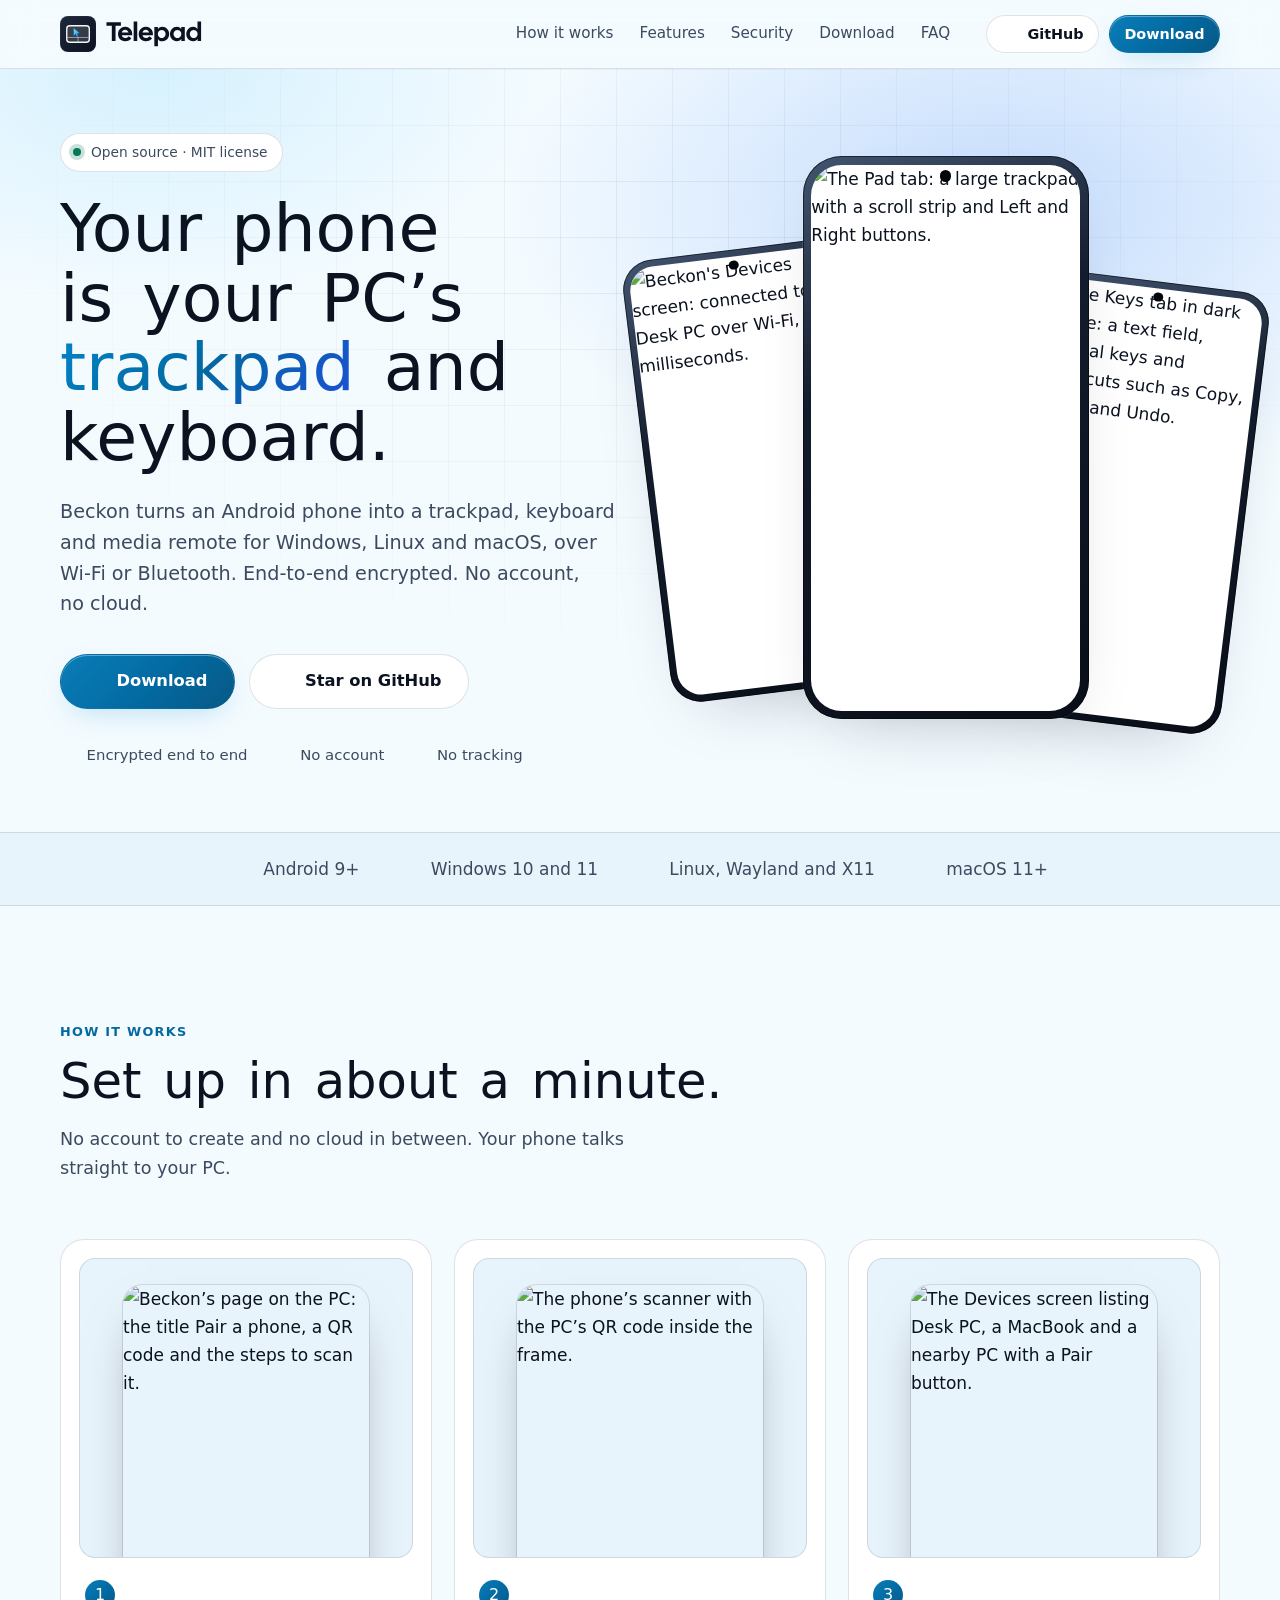
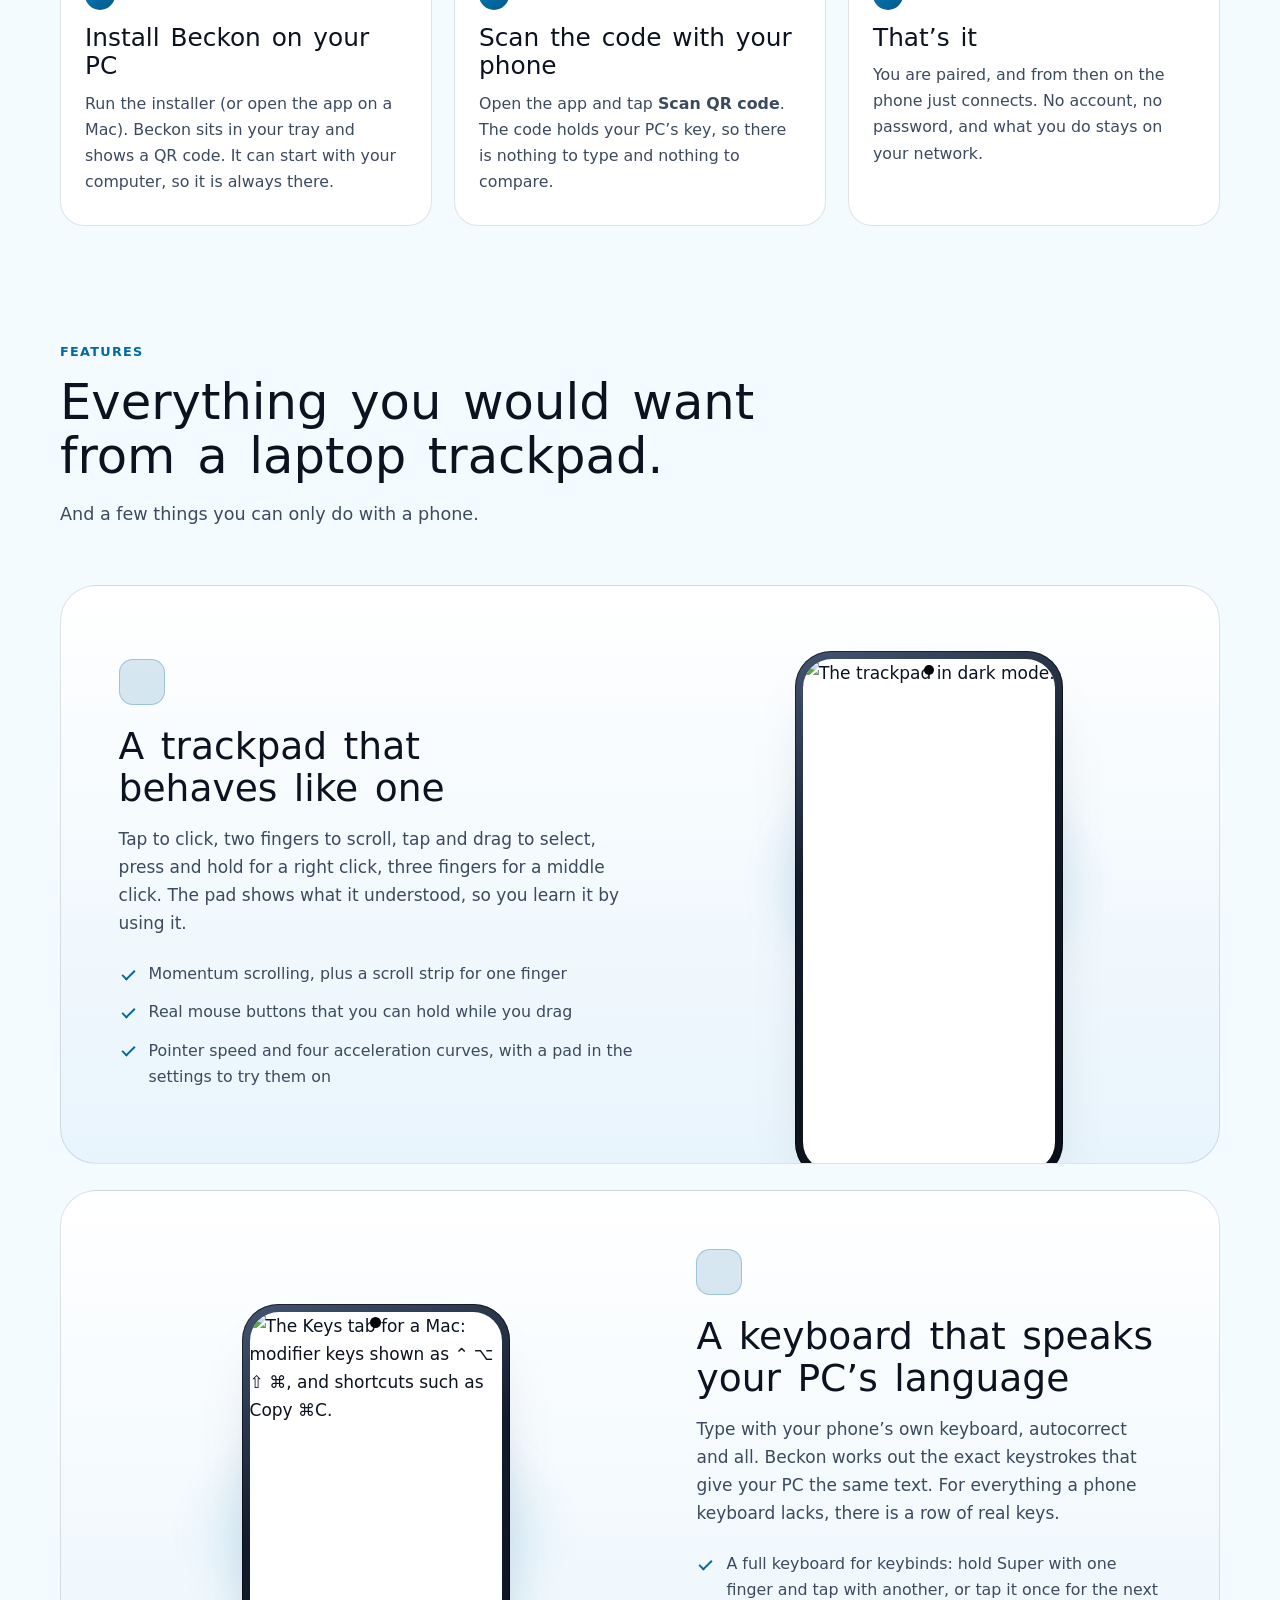
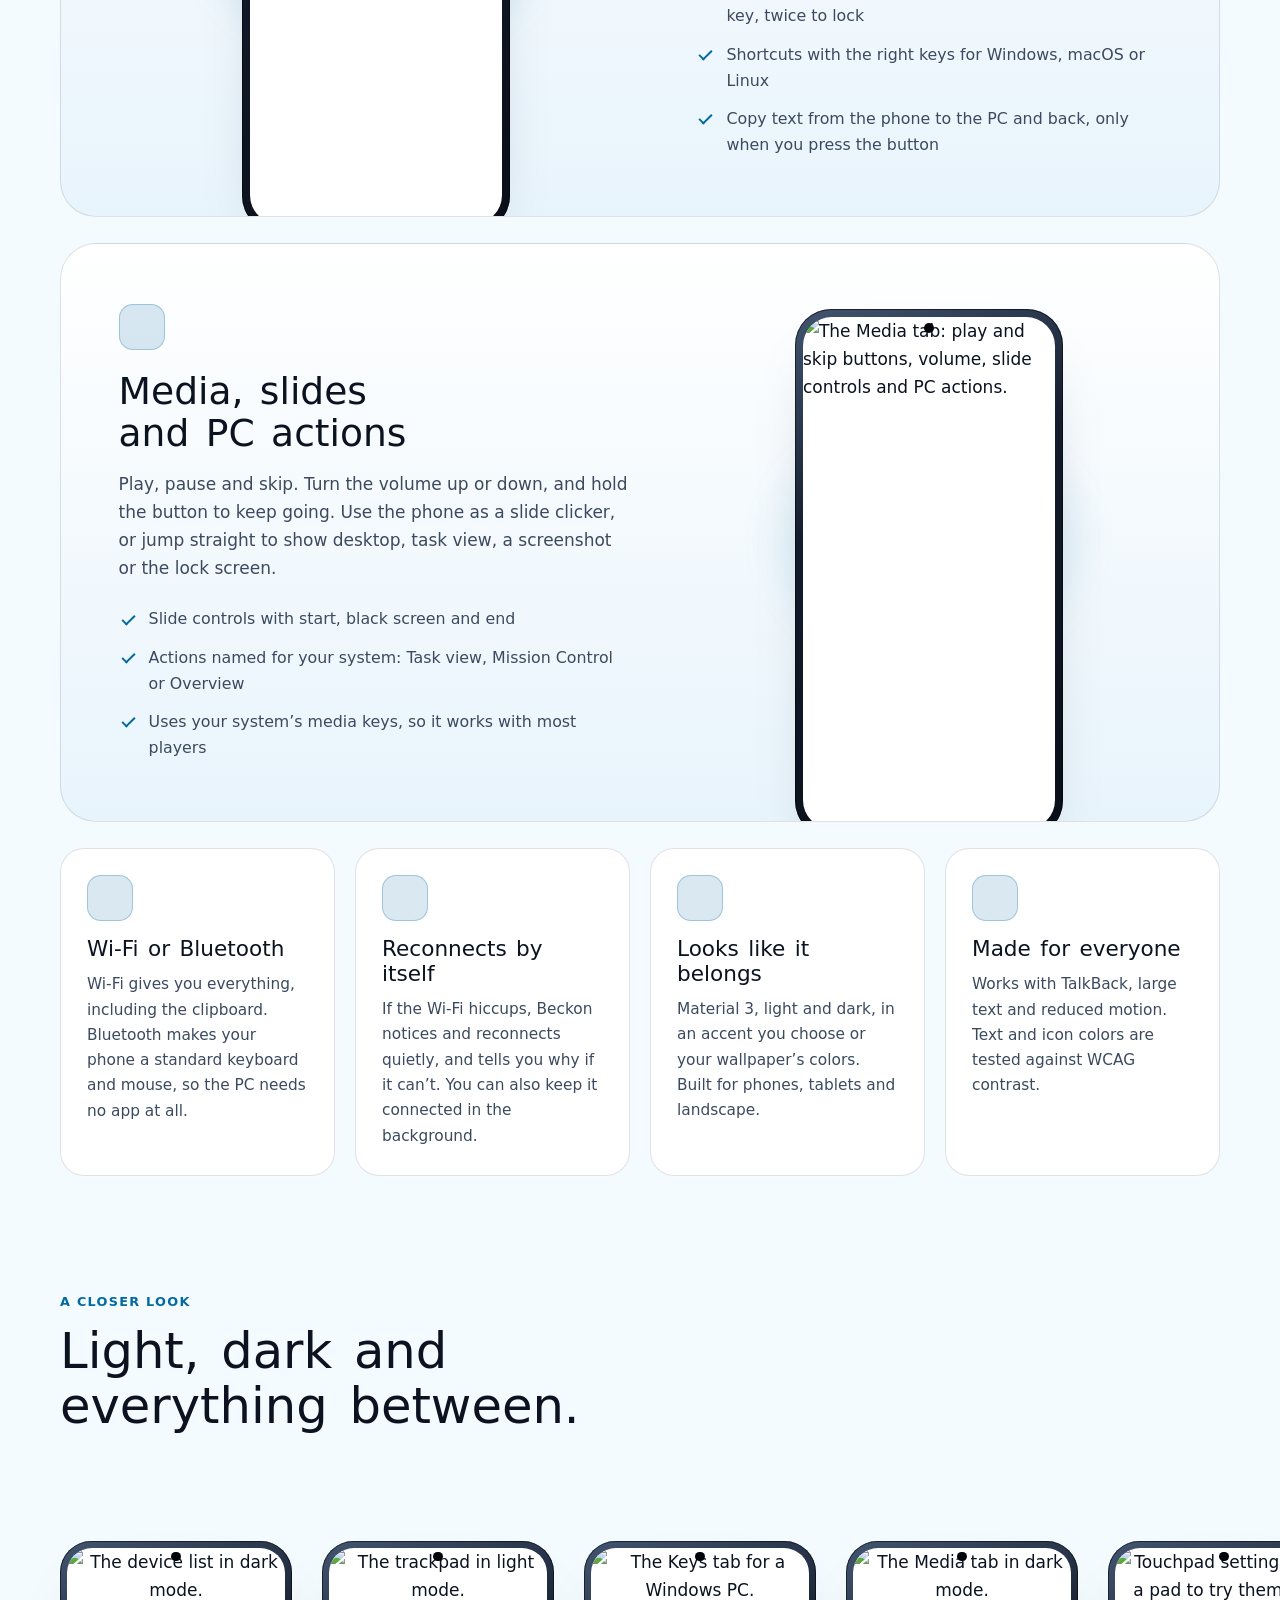
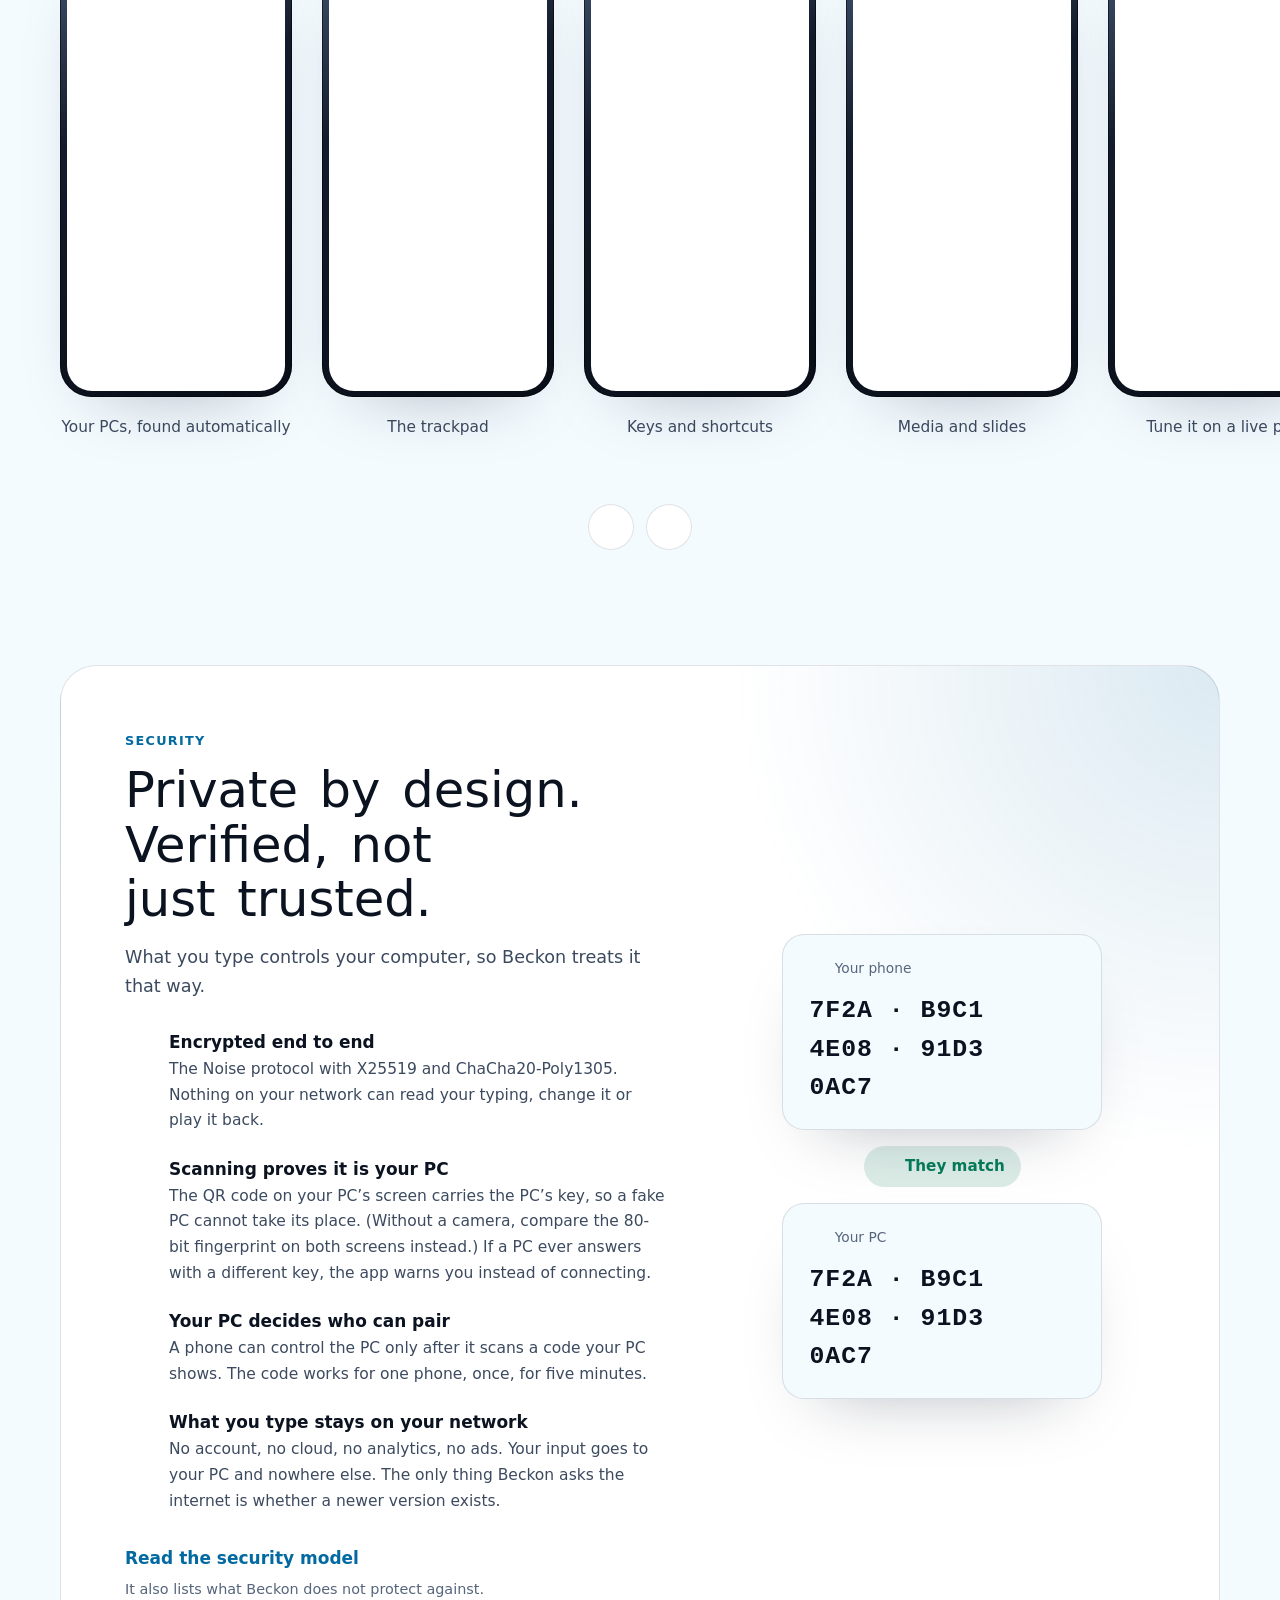
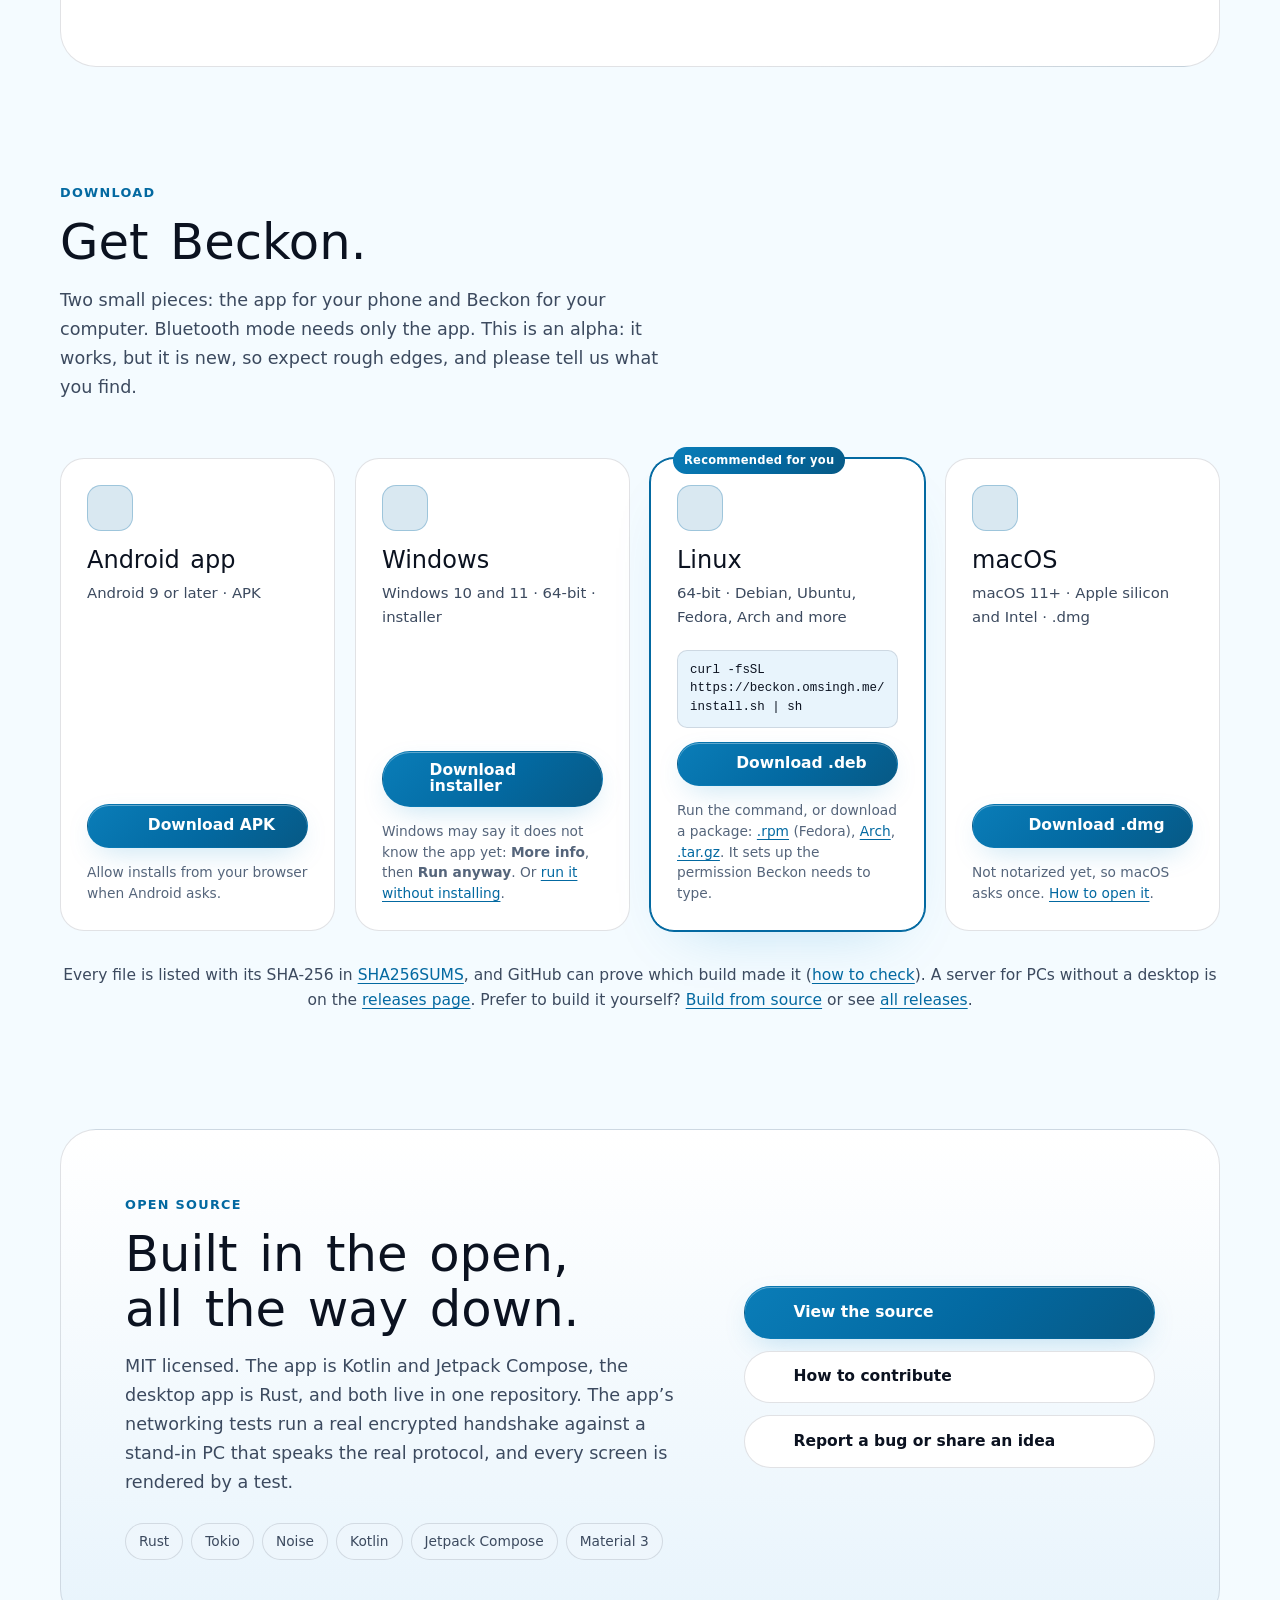
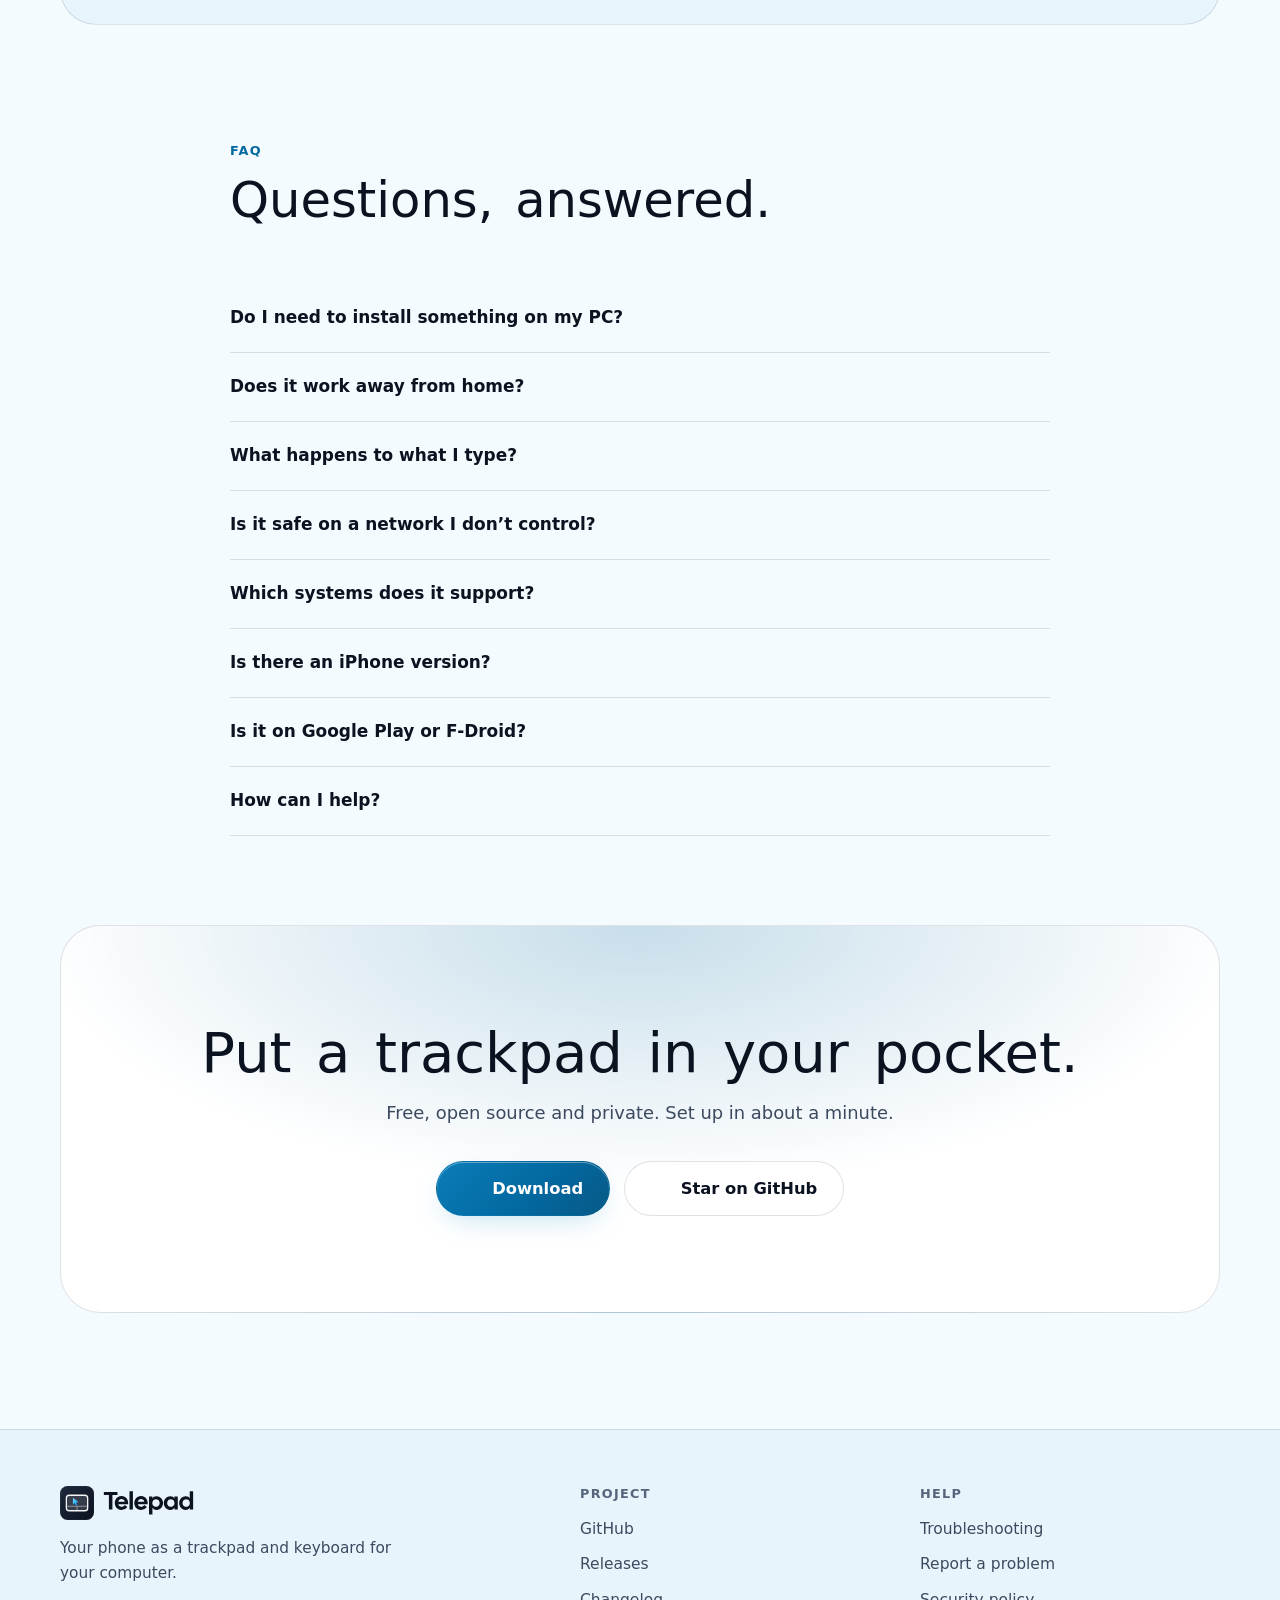
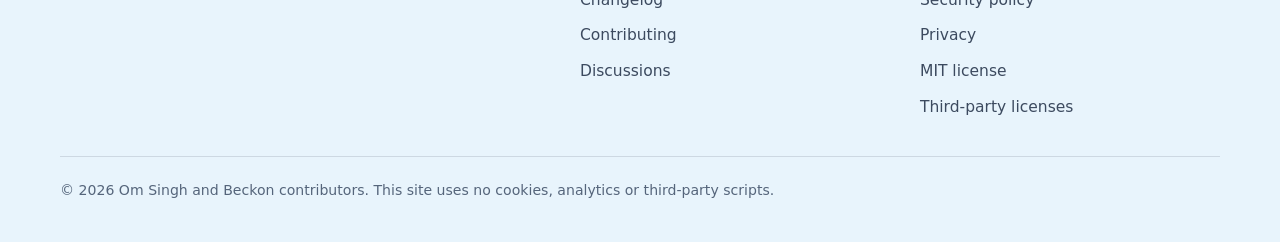
==== website/index.html @ 931a1b6a "Rename Telepad to Beckon: paths, identifiers, strings, env vars, URLs Mechanical rename with the cas" ====
<!doctype html>
<html lang="en">
<head>
  <meta charset="utf-8">
  <meta name="viewport" content="width=device-width, initial-scale=1">
  <title>Beckon: your phone as a trackpad and keyboard for your PC</title>
  <meta name="description" content="Beckon turns your Android phone into a trackpad, keyboard and media remote for Windows, Linux and macOS. Open source, end-to-end encrypted, no account.">
  <meta name="color-scheme" content="dark light">
  <meta name="theme-color" media="(prefers-color-scheme: dark)" content="#060a13">
  <meta name="theme-color" media="(prefers-color-scheme: light)" content="#f4fbff">
  <link rel="canonical" href="https://beckon.omsingh.me/">

  <link rel="icon" href="assets/img/favicon.svg" type="image/svg+xml">
  <link rel="icon" href="assets/img/favicon.ico" sizes="32x32">
  <link rel="apple-touch-icon" href="assets/img/apple-touch-icon.png">
  <link rel="manifest" href="site.webmanifest">

  <meta property="og:type" content="website">
  <meta property="og:site_name" content="Beckon">
  <meta property="og:title" content="Beckon: your phone as a trackpad and keyboard for your PC">
  <meta property="og:description" content="An Android trackpad, keyboard and media remote for Windows, Linux and macOS. Open source, end-to-end encrypted, no account.">
  <meta property="og:url" content="https://beckon.omsingh.me/">
  <meta property="og:image" content="https://beckon.omsingh.me/assets/img/og.png">
  <meta property="og:image:width" content="1200">
  <meta property="og:image:height" content="630">
  <meta property="og:image:alt" content="The Beckon logo next to three phone screens showing its trackpad, keyboard and device list.">
  <meta name="twitter:card" content="summary_large_image">

  <link rel="preload" href="assets/fonts/cal-sans.woff2" as="font" type="font/woff2" crossorigin>
  <link rel="preload" href="assets/fonts/inter-var.woff2" as="font" type="font/woff2" crossorigin>
  <link rel="stylesheet" href="assets/site.css">

  <script type="application/ld+json">
  {
    "@context": "https://schema.org",
    "@type": "SoftwareApplication",
    "name": "Beckon",
    "description": "Use your Android phone as a trackpad, keyboard and media remote for Windows, Linux and macOS.",
    "applicationCategory": "UtilitiesApplication",
    "operatingSystem": "Android 9+, Windows 10+, Linux, macOS 11+",
    "license": "https://opensource.org/license/mit",
    "isAccessibleForFree": true,
    "offers": { "@type": "Offer", "price": "0", "priceCurrency": "USD" },
    "codeRepository": "https://github.com/omsingh02/beckon",
    "image": "https://beckon.omsingh.me/assets/img/og.png"
  }
  </script>
</head>
<body>
  <a class="skip" href="#main">Skip to content</a>

  <header class="site-header">
    <div class="wrap bar">
      <a class="brand" href="./" aria-label="Beckon home">
        <picture>
          <source srcset="assets/img/logo-dark.svg" media="(prefers-color-scheme: dark)">
          <img src="assets/img/logo.svg" width="170" height="43" alt="Beckon">
        </picture>
      </a>
      <nav class="nav" aria-label="Main">
        <a href="#how">How it works</a>
        <a href="#features">Features</a>
        <a href="#security">Security</a>
        <a href="#download">Download</a>
        <a href="#faq">FAQ</a>
      </nav>
      <div class="bar-actions">
        <a class="btn btn-small btn-secondary" href="https://github.com/omsingh02/beckon">
          <svg class="ic" aria-hidden="true"><use href="assets/img/icons.svg#i-star"/></svg>
          <span>GitHub</span>
        </a>
        <a class="btn btn-small btn-primary bar-download" href="#download">Download</a>
      </div>
    </div>
  </header>

  <main id="main">

    <!-- Hero -->
    <section class="hero">
      <div class="wrap hero-grid">
        <div class="hero-copy">
          <p class="eyebrow"><span class="dot" aria-hidden="true"></span> Open source · MIT license</p>
          <h1>Your phone is your PC’s <span class="grad">trackpad</span> and keyboard.</h1>
          <p class="lede">Beckon turns an Android phone into a trackpad, keyboard and media remote for Windows, Linux and macOS, over Wi‑Fi or Bluetooth. End-to-end encrypted. No account, no cloud.</p>
          <div class="cta-row">
            <a class="btn btn-primary btn-large" href="#download">
              <svg class="ic" aria-hidden="true"><use href="assets/img/icons.svg#i-download"/></svg>
              Download
            </a>
            <a class="btn btn-secondary btn-large" href="https://github.com/omsingh02/beckon">
              <svg class="ic" aria-hidden="true"><use href="assets/img/icons.svg#i-star"/></svg>
              Star on GitHub
            </a>
          </div>
          <ul class="trust">
            <li><svg class="ic" aria-hidden="true"><use href="assets/img/icons.svg#i-lock"/></svg> Encrypted end to end</li>
            <li><svg class="ic" aria-hidden="true"><use href="assets/img/icons.svg#i-user-off"/></svg> No account</li>
            <li><svg class="ic" aria-hidden="true"><use href="assets/img/icons.svg#i-eye-off"/></svg> No tracking</li>
          </ul>
        </div>

        <div class="hero-art">
          <div class="art-glow" aria-hidden="true"></div>
          <figure class="device d-left">
            <picture>
              <source srcset="assets/img/screens/devices-connected.avif" type="image/avif">
              <img src="assets/img/screens/devices-connected.webp" width="640" height="1300" alt="Beckon's Devices screen: connected to Desk PC over Wi‑Fi, 4 milliseconds." decoding="async">
            </picture>
          </figure>
          <figure class="device d-right">
            <picture>
              <source srcset="assets/img/screens/remote-keys-dark.avif" type="image/avif">
              <img src="assets/img/screens/remote-keys-dark.webp" width="640" height="1300" alt="The Keys tab in dark mode: a text field, special keys and shortcuts such as Copy, Paste and Undo." decoding="async">
            </picture>
          </figure>
          <figure class="device d-center">
            <picture>
              <source srcset="assets/img/screens/remote-pad.avif" type="image/avif">
              <img src="assets/img/screens/remote-pad.webp" width="640" height="1300" alt="The Pad tab: a large trackpad with a scroll strip and Left and Right buttons." fetchpriority="high" decoding="async">
            </picture>
          </figure>
        </div>
      </div>
    </section>

    <!-- Platforms -->
    <section class="platforms" aria-label="Supported systems">
      <div class="wrap">
        <ul>
          <li><svg class="ic" aria-hidden="true"><use href="assets/img/icons.svg#i-phone"/></svg> Android 9+</li>
          <li><svg class="ic" aria-hidden="true"><use href="assets/img/icons.svg#i-monitor"/></svg> Windows 10 and 11</li>
          <li><svg class="ic" aria-hidden="true"><use href="assets/img/icons.svg#i-terminal"/></svg> Linux, Wayland and X11</li>
          <li><svg class="ic" aria-hidden="true"><use href="assets/img/icons.svg#i-laptop"/></svg> macOS 11+</li>
        </ul>
      </div>
    </section>

    <!-- How it works -->
    <section class="section" id="how">
      <div class="wrap">
        <header class="section-head reveal">
          <p class="kicker">How it works</p>
          <h2>Set up in about a minute.</h2>
          <p>No account to create and no cloud in between. Your phone talks straight to your PC.</p>
        </header>

        <ol class="steps">
          <li class="step reveal">
            <div class="step-art step-shot">
              <picture>
                <source srcset="assets/img/screens/pc-page.avif" type="image/avif">
                <img src="assets/img/screens/pc-page.webp" width="640" height="1120" alt="Beckon’s page on the PC: the title Pair a phone, a QR code and the steps to scan it." loading="lazy" decoding="async">
              </picture>
            </div>
            <span class="step-n">1</span>
            <h3>Install Beckon on your PC</h3>
            <p>Run the installer (or open the app on a Mac). Beckon sits in your tray and shows a QR code. It can start with your computer, so it is always there.</p>
          </li>
          <li class="step reveal">
            <div class="step-art step-shot from-middle">
              <picture>
                <source srcset="assets/img/screens/scan-qr.avif" type="image/avif">
                <img src="assets/img/screens/scan-qr.webp" width="640" height="1300" alt="The phone’s scanner with the PC’s QR code inside the frame." loading="lazy" decoding="async">
              </picture>
            </div>
            <span class="step-n">2</span>
            <h3>Scan the code with your phone</h3>
            <p>Open the app and tap <b>Scan QR code</b>. The code holds your PC’s key, so there is nothing to type and nothing to compare.</p>
          </li>
          <li class="step reveal">
            <div class="step-art step-shot">
              <picture>
                <source srcset="assets/img/screens/devices-connected.avif" type="image/avif">
                <img src="assets/img/screens/devices-connected.webp" width="640" height="1300" alt="The Devices screen listing Desk PC, a MacBook and a nearby PC with a Pair button." loading="lazy" decoding="async">
              </picture>
            </div>
            <span class="step-n">3</span>
            <h3>That’s it</h3>
            <p>You are paired, and from then on the phone just connects. No account, no password, and what you do stays on your network.</p>
          </li>
        </ol>
      </div>
    </section>

    <!-- Features -->
    <section class="section" id="features">
      <div class="wrap">
        <header class="section-head reveal">
          <p class="kicker">Features</p>
          <h2>Everything you would want from a laptop trackpad.</h2>
          <p>And a few things you can only do with a phone.</p>
        </header>

        <article class="feature reveal">
          <div class="feature-text">
            <span class="badge"><svg class="ic" aria-hidden="true"><use href="assets/img/icons.svg#i-touchpad"/></svg></span>
            <h3>A trackpad that behaves like one</h3>
            <p>Tap to click, two fingers to scroll, tap and drag to select, press and hold for a right click, three fingers for a middle click. The pad shows what it understood, so you learn it by using it.</p>
            <ul class="ticks">
              <li>Momentum scrolling, plus a scroll strip for one finger</li>
              <li>Real mouse buttons that you can hold while you drag</li>
              <li>Pointer speed and four acceleration curves, with a pad in the settings to try them on</li>
            </ul>
          </div>
          <div class="feature-art">
            <figure class="device d-feature">
              <picture>
                <source srcset="assets/img/screens/remote-pad-dark.avif" type="image/avif">
                <img src="assets/img/screens/remote-pad-dark.webp" width="640" height="1300" alt="The trackpad in dark mode." loading="lazy" decoding="async">
              </picture>
            </figure>
          </div>
        </article>

        <article class="feature feature-flip reveal">
          <div class="feature-text">
            <span class="badge"><svg class="ic" aria-hidden="true"><use href="assets/img/icons.svg#i-keyboard"/></svg></span>
            <h3>A keyboard that speaks your PC’s language</h3>
            <p>Type with your phone’s own keyboard, autocorrect and all. Beckon works out the exact keystrokes that give your PC the same text. For everything a phone keyboard lacks, there is a row of real keys.</p>
            <ul class="ticks">
              <li>A full keyboard for keybinds: hold Super with one finger and tap with another, or tap it once for the next key, twice to lock</li>
              <li>Shortcuts with the right keys for Windows, macOS or Linux</li>
              <li>Copy text from the phone to the PC and back, only when you press the button</li>
            </ul>
          </div>
          <div class="feature-art">
            <figure class="device d-feature">
              <picture>
                <source srcset="assets/img/screens/remote-keys-mac.avif" type="image/avif">
                <img src="assets/img/screens/remote-keys-mac.webp" width="640" height="1300" alt="The Keys tab for a Mac: modifier keys shown as ⌃ ⌥ ⇧ ⌘, and shortcuts such as Copy ⌘C." loading="lazy" decoding="async">
              </picture>
            </figure>
          </div>
        </article>

        <article class="feature reveal">
          <div class="feature-text">
            <span class="badge"><svg class="ic" aria-hidden="true"><use href="assets/img/icons.svg#i-play"/></svg></span>
            <h3>Media, slides and PC actions</h3>
            <p>Play, pause and skip. Turn the volume up or down, and hold the button to keep going. Use the phone as a slide clicker, or jump straight to show desktop, task view, a screenshot or the lock screen.</p>
            <ul class="ticks">
              <li>Slide controls with start, black screen and end</li>
              <li>Actions named for your system: Task view, Mission Control or Overview</li>
              <li>Uses your system’s media keys, so it works with most players</li>
            </ul>
          </div>
          <div class="feature-art">
            <figure class="device d-feature">
              <picture>
                <source srcset="assets/img/screens/remote-media.avif" type="image/avif">
                <img src="assets/img/screens/remote-media.webp" width="640" height="1300" alt="The Media tab: play and skip buttons, volume, slide controls and PC actions." loading="lazy" decoding="async">
              </picture>
            </figure>
          </div>
        </article>

        <div class="minis">
          <article class="mini reveal">
            <span class="badge"><svg class="ic" aria-hidden="true"><use href="assets/img/icons.svg#i-wifi"/></svg></span>
            <h3>Wi‑Fi or Bluetooth</h3>
            <p>Wi‑Fi gives you everything, including the clipboard. Bluetooth makes your phone a standard keyboard and mouse, so the PC needs no app at all.</p>
          </article>
          <article class="mini reveal">
            <span class="badge"><svg class="ic" aria-hidden="true"><use href="assets/img/icons.svg#i-refresh"/></svg></span>
            <h3>Reconnects by itself</h3>
            <p>If the Wi‑Fi hiccups, Beckon notices and reconnects quietly, and tells you why if it can’t. You can also keep it connected in the background.</p>
          </article>
          <article class="mini reveal">
            <span class="badge"><svg class="ic" aria-hidden="true"><use href="assets/img/icons.svg#i-palette"/></svg></span>
            <h3>Looks like it belongs</h3>
            <p>Material 3, light and dark, in an accent you choose or your wallpaper’s colors. Built for phones, tablets and landscape.</p>
          </article>
          <article class="mini reveal">
            <span class="badge"><svg class="ic" aria-hidden="true"><use href="assets/img/icons.svg#i-access"/></svg></span>
            <h3>Made for everyone</h3>
            <p>Works with TalkBack, large text and reduced motion. Text and icon colors are tested against WCAG contrast.</p>
          </article>
        </div>
      </div>
    </section>

    <!-- Gallery -->
    <section class="section section-tight" id="gallery" aria-labelledby="gallery-title">
      <div class="wrap">
        <header class="section-head reveal">
          <p class="kicker">A closer look</p>
          <h2 id="gallery-title">Light, dark and everything between.</h2>
        </header>
      </div>
      <div class="gallery-wrap">
        <div class="gallery" id="gallery-track" tabindex="0" role="group" aria-label="App screenshots, scroll sideways">
          <figure class="shot">
            <div class="device d-gallery"><picture><source srcset="assets/img/screens/devices-list-dark.avif" type="image/avif"><img src="assets/img/screens/devices-list-dark.webp" width="640" height="1300" alt="The device list in dark mode." loading="lazy" decoding="async"></picture></div>
            <figcaption>Your PCs, found automatically</figcaption>
          </figure>
          <figure class="shot">
            <div class="device d-gallery"><picture><source srcset="assets/img/screens/remote-pad.avif" type="image/avif"><img src="assets/img/screens/remote-pad.webp" width="640" height="1300" alt="The trackpad in light mode." loading="lazy" decoding="async"></picture></div>
            <figcaption>The trackpad</figcaption>
          </figure>
          <figure class="shot">
            <div class="device d-gallery"><picture><source srcset="assets/img/screens/remote-keys.avif" type="image/avif"><img src="assets/img/screens/remote-keys.webp" width="640" height="1300" alt="The Keys tab for a Windows PC." loading="lazy" decoding="async"></picture></div>
            <figcaption>Keys and shortcuts</figcaption>
          </figure>
          <figure class="shot">
            <div class="device d-gallery"><picture><source srcset="assets/img/screens/remote-media-dark.avif" type="image/avif"><img src="assets/img/screens/remote-media-dark.webp" width="640" height="1300" alt="The Media tab in dark mode." loading="lazy" decoding="async"></picture></div>
            <figcaption>Media and slides</figcaption>
          </figure>
          <figure class="shot">
            <div class="device d-gallery"><picture><source srcset="assets/img/screens/settings-touchpad.avif" type="image/avif"><img src="assets/img/screens/settings-touchpad.webp" width="640" height="1300" alt="Touchpad settings with a pad to try them on." loading="lazy" decoding="async"></picture></div>
            <figcaption>Tune it on a live pad</figcaption>
          </figure>
          <figure class="shot">
            <div class="device d-gallery"><picture><source srcset="assets/img/screens/settings-appearance.avif" type="image/avif"><img src="assets/img/screens/settings-appearance.webp" width="640" height="1300" alt="Appearance settings: theme and accent color." loading="lazy" decoding="async"></picture></div>
            <figcaption>Your accent color</figcaption>
          </figure>
          <figure class="shot">
            <div class="device d-gallery"><picture><source srcset="assets/img/screens/settings-privacy.avif" type="image/avif"><img src="assets/img/screens/settings-privacy.webp" width="640" height="1300" alt="Privacy and security settings listing paired PCs and their fingerprints." loading="lazy" decoding="async"></picture></div>
            <figcaption>You decide who is paired</figcaption>
          </figure>
          <figure class="shot">
            <div class="device d-gallery"><picture><source srcset="assets/img/screens/onboarding.avif" type="image/avif"><img src="assets/img/screens/onboarding.webp" width="640" height="1300" alt="The first screen of the walkthrough." loading="lazy" decoding="async"></picture></div>
            <figcaption>A short walkthrough</figcaption>
          </figure>
          <figure class="shot">
            <div class="device d-tablet"><picture><source srcset="assets/img/screens/remote-pad-tablet.avif" type="image/avif"><img src="assets/img/screens/remote-pad-tablet.webp" width="900" height="1368" alt="The trackpad on a tablet, with a larger pad." loading="lazy" decoding="async"></picture></div>
            <figcaption>Tablets get a bigger pad</figcaption>
          </figure>
          <figure class="shot">
            <div class="device d-landscape"><picture><source srcset="assets/img/screens/remote-pad-landscape.avif" type="image/avif"><img src="assets/img/screens/remote-pad-landscape.webp" width="1100" height="448" alt="The trackpad with the phone held sideways." loading="lazy" decoding="async"></picture></div>
            <figcaption>And sideways, too</figcaption>
          </figure>
        </div>
        <div class="gallery-controls">
          <button class="icon-btn" type="button" data-gallery="prev" aria-label="Scroll screenshots left"><svg class="ic" aria-hidden="true"><use href="assets/img/icons.svg#i-left"/></svg></button>
          <button class="icon-btn" type="button" data-gallery="next" aria-label="Scroll screenshots right"><svg class="ic" aria-hidden="true"><use href="assets/img/icons.svg#i-arrow"/></svg></button>
        </div>
      </div>
    </section>

    <!-- Security -->
    <section class="section" id="security">
      <div class="wrap">
        <div class="security reveal">
          <div class="security-copy">
            <p class="kicker">Security</p>
            <h2>Private by design. Verified, not just trusted.</h2>
            <p class="lead">What you type controls your computer, so Beckon treats it that way.</p>
            <ul class="points">
              <li>
                <svg class="ic" aria-hidden="true"><use href="assets/img/icons.svg#i-lock"/></svg>
                <div><h3>Encrypted end to end</h3><p>The Noise protocol with X25519 and ChaCha20-Poly1305. Nothing on your network can read your typing, change it or play it back.</p></div>
              </li>
              <li>
                <svg class="ic" aria-hidden="true"><use href="assets/img/icons.svg#i-key"/></svg>
                <div><h3>Scanning proves it is your PC</h3><p>The QR code on your PC’s screen carries the PC’s key, so a fake PC cannot take its place. (Without a camera, compare the 80-bit fingerprint on both screens instead.) If a PC ever answers with a different key, the app warns you instead of connecting.</p></div>
              </li>
              <li>
                <svg class="ic" aria-hidden="true"><use href="assets/img/icons.svg#i-shield"/></svg>
                <div><h3>Your PC decides who can pair</h3><p>A phone can control the PC only after it scans a code your PC shows. The code works for one phone, once, for five minutes.</p></div>
              </li>
              <li>
                <svg class="ic" aria-hidden="true"><use href="assets/img/icons.svg#i-cloud-off"/></svg>
                <div><h3>What you type stays on your network</h3><p>No account, no cloud, no analytics, no ads. Your input goes to your PC and nowhere else. The only thing Beckon asks the internet is whether a newer version exists.</p></div>
              </li>
            </ul>
            <a class="link-arrow" href="https://github.com/omsingh02/beckon/blob/main/SECURITY.md">Read the security model <svg class="ic" aria-hidden="true"><use href="assets/img/icons.svg#i-arrow"/></svg></a>
            <p class="fine">It also lists what Beckon does not protect against.</p>
          </div>

          <div class="security-art" role="img" aria-label="Two devices showing the same fingerprint code, 7F2A B9C1 4E08 91D3 0AC7, with a check mark between them.">
            <div class="fp-card">
              <span class="fp-label"><svg class="ic" aria-hidden="true"><use href="assets/img/icons.svg#i-phone"/></svg> Your phone</span>
              <code>7F2A · B9C1<br>4E08 · 91D3<br>0AC7</code>
            </div>
            <div class="fp-match">
              <svg class="ic" aria-hidden="true"><use href="assets/img/icons.svg#i-check"/></svg>
              <span>They match</span>
            </div>
            <div class="fp-card">
              <span class="fp-label"><svg class="ic" aria-hidden="true"><use href="assets/img/icons.svg#i-monitor"/></svg> Your PC</span>
              <code>7F2A · B9C1<br>4E08 · 91D3<br>0AC7</code>
            </div>
          </div>
        </div>
      </div>
    </section>

    <!-- Download -->
    <section class="section" id="download">
      <div class="wrap">
        <header class="section-head reveal">
          <p class="kicker">Download</p>
          <h2>Get Beckon.</h2>
          <p>Two small pieces: the app for your phone and Beckon for your computer. Bluetooth mode needs only the app. This is an alpha: it works, but it is new, so expect rough edges, and please tell us what you find.</p>
        </header>

        <div class="downloads">
          <article class="dl reveal" data-os="android">
            <span class="badge"><svg class="ic" aria-hidden="true"><use href="assets/img/icons.svg#i-phone"/></svg></span>
            <h3>Android app</h3>
            <p class="dl-meta">Android 9 or later · APK</p>
            <a class="btn btn-primary" href="https://github.com/omsingh02/beckon/releases/download/v2.0.0-alpha.4/beckon-android.apk"><svg class="ic" aria-hidden="true"><use href="assets/img/icons.svg#i-download"/></svg> Download APK</a>
            <p class="dl-note">Allow installs from your browser when Android asks.</p>
          </article>
          <article class="dl reveal" data-os="windows">
            <span class="badge"><svg class="ic" aria-hidden="true"><use href="assets/img/icons.svg#i-monitor"/></svg></span>
            <h3>Windows</h3>
            <p class="dl-meta">Windows 10 and 11 · 64-bit · installer</p>
            <a class="btn btn-primary" href="https://github.com/omsingh02/beckon/releases/download/v2.0.0-alpha.4/beckon-windows-x86_64-setup.exe"><svg class="ic" aria-hidden="true"><use href="assets/img/icons.svg#i-download"/></svg> Download installer</a>
            <p class="dl-note">Windows may say it does not know the app yet: <b>More info</b>, then <b>Run anyway</b>. Or <a href="https://github.com/omsingh02/beckon/releases/download/v2.0.0-alpha.4/beckon-windows-x86_64.exe">run it without installing</a>.</p>
          </article>
          <article class="dl reveal" data-os="linux">
            <span class="badge"><svg class="ic" aria-hidden="true"><use href="assets/img/icons.svg#i-terminal"/></svg></span>
            <h3>Linux</h3>
            <p class="dl-meta">64-bit · Debian, Ubuntu, Fedora, Arch and more</p>
            <code class="dl-cmd">curl -fsSL https://beckon.omsingh.me/install.sh | sh</code>
            <a class="btn btn-primary" href="https://github.com/omsingh02/beckon/releases/download/v2.0.0-alpha.4/beckon-linux-x86_64.deb"><svg class="ic" aria-hidden="true"><use href="assets/img/icons.svg#i-download"/></svg> Download .deb</a>
            <p class="dl-note">Run the command, or download a package: <a href="https://github.com/omsingh02/beckon/releases/download/v2.0.0-alpha.4/beckon-linux-x86_64.rpm">.rpm</a> (Fedora), <a href="https://github.com/omsingh02/beckon/releases/download/v2.0.0-alpha.4/beckon-linux-x86_64.pkg.tar.zst">Arch</a>, <a href="https://github.com/omsingh02/beckon/releases/download/v2.0.0-alpha.4/beckon-linux-x86_64.tar.gz">.tar.gz</a>. It sets up the permission Beckon needs to type.</p>
          </article>
          <article class="dl reveal" data-os="macos">
            <span class="badge"><svg class="ic" aria-hidden="true"><use href="assets/img/icons.svg#i-laptop"/></svg></span>
            <h3>macOS</h3>
            <p class="dl-meta">macOS 11+ · Apple silicon and Intel · .dmg</p>
            <a class="btn btn-primary" href="https://github.com/omsingh02/beckon/releases/download/v2.0.0-alpha.4/beckon-macos-universal.dmg"><svg class="ic" aria-hidden="true"><use href="assets/img/icons.svg#i-download"/></svg> Download .dmg</a>
            <p class="dl-note">Not notarized yet, so macOS asks once. <a href="https://github.com/omsingh02/beckon#macos">How to open it</a>.</p>
          </article>
        </div>

        <p class="dl-foot reveal">
          Every file is listed with its SHA-256 in <a href="https://github.com/omsingh02/beckon/releases/download/v2.0.0-alpha.4/SHA256SUMS">SHA256SUMS</a>, and GitHub can prove which build made it (<a href="https://github.com/omsingh02/beckon#checking-a-download">how to check</a>). A server for PCs without a desktop is on the <a href="https://github.com/omsingh02/beckon/releases">releases page</a>.
          Prefer to build it yourself? <a href="https://github.com/omsingh02/beckon#building-from-source">Build from source</a> or see <a href="https://github.com/omsingh02/beckon/releases">all releases</a>.
        </p>
      </div>
    </section>

    <!-- Open source -->
    <section class="section" id="open">
      <div class="wrap">
        <div class="open reveal">
          <div>
            <p class="kicker">Open source</p>
            <h2>Built in the open, all the way down.</h2>
            <p class="lead">MIT licensed. The app is Kotlin and Jetpack Compose, the desktop app is Rust, and both live in one repository. The app’s networking tests run a real encrypted handshake against a stand-in PC that speaks the real protocol, and every screen is rendered by a test.</p>
            <ul class="chips" aria-label="Built with">
              <li>Rust</li><li>Tokio</li><li>Noise</li><li>Kotlin</li><li>Jetpack Compose</li><li>Material 3</li>
            </ul>
          </div>
          <div class="open-actions">
            <a class="btn btn-primary" href="https://github.com/omsingh02/beckon"><svg class="ic" aria-hidden="true"><use href="assets/img/icons.svg#i-code"/></svg> View the source</a>
            <a class="btn btn-secondary" href="https://github.com/omsingh02/beckon/blob/main/CONTRIBUTING.md"><svg class="ic" aria-hidden="true"><use href="assets/img/icons.svg#i-layers"/></svg> How to contribute</a>
            <a class="btn btn-secondary" href="https://github.com/omsingh02/beckon/issues/new/choose"><svg class="ic" aria-hidden="true"><use href="assets/img/icons.svg#i-sparkle"/></svg> Report a bug or share an idea</a>
          </div>
        </div>
      </div>
    </section>

    <!-- FAQ -->
    <section class="section" id="faq">
      <div class="wrap narrow">
        <header class="section-head reveal">
          <p class="kicker">FAQ</p>
          <h2>Questions, answered.</h2>
        </header>
        <div class="faq reveal">
          <details>
            <summary>Do I need to install something on my PC? <svg class="ic" aria-hidden="true"><use href="assets/img/icons.svg#i-chevron"/></svg></summary>
            <p>For Wi‑Fi mode, yes: Beckon for your computer, a small app that sits in the tray (the menu bar on a Mac) and can start with your computer. Bluetooth mode needs nothing on the PC: your phone shows up as a Bluetooth keyboard and mouse.</p>
          </details>
          <details>
            <summary>Does it work away from home? <svg class="ic" aria-hidden="true"><use href="assets/img/icons.svg#i-chevron"/></svg></summary>
            <p>Beckon is made for a trusted local network: your phone and your PC on the same Wi‑Fi, or paired over Bluetooth. It is not meant to be reachable from the internet, and you should not forward its port.</p>
          </details>
          <details>
            <summary>What happens to what I type? <svg class="ic" aria-hidden="true"><use href="assets/img/icons.svg#i-chevron"/></svg></summary>
            <p>It goes straight to your PC, encrypted. There is no server in between, and nothing is sent to the developers or anyone else. The app has no analytics, ads or accounts. The one thing it asks the internet is GitHub&rsquo;s public list of releases, once a day, to tell you when a newer version exists; that request carries no identifier, and you can switch it off.</p>
          </details>
          <details>
            <summary>Is it safe on a network I don’t control? <svg class="ic" aria-hidden="true"><use href="assets/img/icons.svg#i-chevron"/></svg></summary>
            <p>Once a phone is paired, other devices on the network can’t type on your PC, and they can’t read what you send. Do your first pairing on a network you trust, because that is the moment your PC lets a new phone in. Some public networks stop devices from seeing each other. Bluetooth works there.</p>
          </details>
          <details>
            <summary>Which systems does it support? <svg class="ic" aria-hidden="true"><use href="assets/img/icons.svg#i-chevron"/></svg></summary>
            <p>The phone must run Android 9 or later. The PC can run Windows 10 or 11, Linux (X11 and Wayland, through the kernel’s <code>uinput</code>) or macOS 11 and later. The Windows and macOS versions are built and tested on every change, but have had less hands-on testing than Linux, so please tell us if anything is odd.</p>
          </details>
          <details>
            <summary>Is there an iPhone version? <svg class="ic" aria-hidden="true"><use href="assets/img/icons.svg#i-chevron"/></svg></summary>
            <p>Not at the moment. Beckon is Android only.</p>
          </details>
          <details>
            <summary>Is it on Google Play or F-Droid? <svg class="ic" aria-hidden="true"><use href="assets/img/icons.svg#i-chevron"/></svg></summary>
            <p>Not yet. Download the signed APK from the GitHub releases. Every file is listed with its checksum, and has a build attestation that shows it was built from this repository.</p>
          </details>
          <details>
            <summary>How can I help? <svg class="ic" aria-hidden="true"><use href="assets/img/icons.svg#i-chevron"/></svg></summary>
            <p>Try it and tell us what you find. Bug reports, ideas, translations and patches are all welcome, and the <a href="https://github.com/omsingh02/beckon/blob/main/CONTRIBUTING.md">contributing guide</a> explains how to build and test both halves.</p>
          </details>
        </div>
      </div>
    </section>

    <!-- Final call -->
    <section class="final">
      <div class="wrap final-box reveal">
        <h2>Put a trackpad in your pocket.</h2>
        <p>Free, open source and private. Set up in about a minute.</p>
        <div class="cta-row cta-center">
          <a class="btn btn-primary btn-large" href="#download"><svg class="ic" aria-hidden="true"><use href="assets/img/icons.svg#i-download"/></svg> Download</a>
          <a class="btn btn-secondary btn-large" href="https://github.com/omsingh02/beckon"><svg class="ic" aria-hidden="true"><use href="assets/img/icons.svg#i-star"/></svg> Star on GitHub</a>
        </div>
      </div>
    </section>
  </main>

  <footer class="site-footer">
    <div class="wrap foot">
      <div class="foot-brand">
        <picture>
          <source srcset="assets/img/logo-dark.svg" media="(prefers-color-scheme: dark)">
          <img src="assets/img/logo.svg" width="136" height="34" alt="Beckon" loading="lazy">
        </picture>
        <p>Your phone as a trackpad and keyboard for your computer.</p>
      </div>
      <nav class="foot-links" aria-label="Project">
        <h2>Project</h2>
        <a href="https://github.com/omsingh02/beckon">GitHub</a>
        <a href="https://github.com/omsingh02/beckon/releases">Releases</a>
        <a href="https://github.com/omsingh02/beckon/blob/main/CHANGELOG.md">Changelog</a>
        <a href="https://github.com/omsingh02/beckon/blob/main/CONTRIBUTING.md">Contributing</a>
        <a href="https://github.com/omsingh02/beckon/discussions">Discussions</a>
      </nav>
      <nav class="foot-links" aria-label="Help">
        <h2>Help</h2>
        <a href="https://github.com/omsingh02/beckon#troubleshooting">Troubleshooting</a>
        <a href="https://github.com/omsingh02/beckon/issues/new/choose">Report a problem</a>
        <a href="https://github.com/omsingh02/beckon/blob/main/SECURITY.md">Security policy</a>
        <a href="https://github.com/omsingh02/beckon/blob/main/PRIVACY.md">Privacy</a>
        <a href="https://github.com/omsingh02/beckon/blob/main/LICENSE">MIT license</a>
        <a href="https://github.com/omsingh02/beckon/blob/main/THIRD_PARTY_LICENSES.md">Third-party licenses</a>
      </nav>
    </div>
    <div class="wrap foot-legal">
      <p>© 2026 Om Singh and Beckon contributors. This site uses no cookies, analytics or third-party scripts.</p>
    </div>
  </footer>

  <script src="assets/site.js" defer></script>
</body>
</html>
---- website/assets/site.css ----
/* Beckon landing page. No frameworks, no third-party requests. */

@font-face {
  font-family: "Cal Sans";
  src: url("fonts/cal-sans.woff2") format("woff2");
  font-weight: 400;
  font-display: swap;
}
@font-face {
  font-family: "Inter";
  src: url("fonts/inter-var.woff2") format("woff2");
  font-weight: 400 700;
  font-display: swap;
}

:root {
  color-scheme: dark light;

  --display: "Cal Sans", "Inter", system-ui, sans-serif;
  --sans: "Inter", system-ui, -apple-system, "Segoe UI", Roboto, "Helvetica Neue", Arial, sans-serif;
  --mono: ui-monospace, "SF Mono", SFMono-Regular, Menlo, Consolas, "Liberation Mono", monospace;

  --bg: #060a13;
  --bg-2: #0a111d;
  --surface: #0e1626;
  --surface-2: #131d31;
  --line: rgba(148, 163, 184, 0.16);
  --text: #e8eef8;
  --text-2: #a9b6ca;
  --text-3: #8392a9;
  --accent: #38bdf8;
  --accent-2: #7dd3fc;
  --success: #34d399;
  --grad: linear-gradient(135deg, #7dd3fc 0%, #38bdf8 45%, #3b82f6 100%);
  --btn: linear-gradient(135deg, #9be5ff 0%, #4cc3fa 55%, #29a9ea 100%);
  --btn-ink: #04121f;
  --glow: rgba(56, 189, 248, 0.38);
  --grid: rgba(148, 163, 184, 0.07);
  --header: rgba(6, 10, 19, 0.72);
  --shadow: 0 30px 80px -40px rgba(0, 0, 0, 0.8);

  --radius: 24px;
  --ease: cubic-bezier(0.2, 0.7, 0.2, 1);
}

@media (prefers-color-scheme: light) {
  :root {
    --bg: #f4fbff;
    --bg-2: #e8f4fc;
    --surface: #ffffff;
    --surface-2: #eef6fc;
    --line: rgba(15, 23, 42, 0.12);
    --text: #0b1220;
    --text-2: #3c4a5f;
    --text-3: #55657b;
    --accent: #0369a1;
    --accent-2: #0284c7;
    --success: #047857;
    --grad: linear-gradient(135deg, #0284c7 0%, #0369a1 50%, #1d4ed8 100%);
    --btn: linear-gradient(135deg, #0a7db8 0%, #0369a1 55%, #075985 100%);
    --btn-ink: #ffffff;
    --glow: rgba(2, 132, 199, 0.28);
    --grid: rgba(15, 23, 42, 0.06);
    --header: rgba(244, 251, 255, 0.78);
    --shadow: 0 30px 70px -40px rgba(15, 23, 42, 0.35);
  }
}

*, *::before, *::after { box-sizing: border-box; }

html {
  -webkit-text-size-adjust: 100%;
  scroll-padding-top: 88px;
}
@media (prefers-reduced-motion: no-preference) {
  html { scroll-behavior: smooth; }
}

body {
  margin: 0;
  background: var(--bg);
  color: var(--text);
  font: 400 1.0625rem/1.65 var(--sans);
  -webkit-font-smoothing: antialiased;
  text-rendering: optimizeLegibility;
  overflow-x: hidden;
}

img, picture, svg { display: block; max-width: 100%; }
h1, h2, h3, p, ul, ol, figure { margin: 0; }
ul, ol { padding: 0; list-style: none; }
a { color: var(--accent); text-underline-offset: 3px; }
a:hover { text-decoration-thickness: 2px; }
code { font: 500 0.92em var(--mono); background: var(--surface-2); padding: 0.1em 0.4em; border-radius: 6px; }
b { font-weight: 600; }

:focus-visible { outline: 2px solid var(--accent); outline-offset: 3px; border-radius: 8px; }

.wrap { width: min(1160px, 100% - 48px); margin-inline: auto; }
.narrow { width: min(820px, 100% - 48px); }

.skip {
  position: absolute; left: 16px; top: -60px; z-index: 100;
  background: var(--accent); color: var(--btn-ink);
  padding: 10px 16px; border-radius: 10px; font-weight: 600; text-decoration: none;
}
.skip:focus { top: 12px; }

.ic { width: 1.25em; height: 1.25em; flex: none; }

/* Buttons */
.btn {
  display: inline-flex; align-items: center; justify-content: center; gap: 0.55em;
  padding: 0.75em 1.2em; border-radius: 999px;
  font: 600 0.97rem/1 var(--sans); text-decoration: none; cursor: pointer;
  border: 1px solid transparent;
  transition: transform 0.2s var(--ease), box-shadow 0.2s var(--ease), border-color 0.2s, background 0.2s, filter 0.2s;
}
.btn:hover { transform: translateY(-1px); text-decoration: none; }
.btn-primary {
  background: var(--btn); color: var(--btn-ink);
  box-shadow: 0 10px 30px -10px var(--glow), inset 0 1px 0 rgba(255, 255, 255, 0.35);
}
.btn-primary:hover { filter: brightness(1.06); box-shadow: 0 14px 36px -10px var(--glow), inset 0 1px 0 rgba(255, 255, 255, 0.4); }
.btn-secondary { background: var(--surface); color: var(--text); border-color: var(--line); }
.btn-secondary:hover { border-color: var(--accent); }
.btn-large { padding: 1em 1.6em; font-size: 1.02rem; }
.btn-small { padding: 0.62em 1em; font-size: 0.9rem; }

/* Header */
.site-header {
  position: sticky; top: 0; z-index: 50;
  background: var(--header);
  -webkit-backdrop-filter: saturate(1.4) blur(16px); backdrop-filter: saturate(1.4) blur(16px);
  border-bottom: 1px solid var(--line);
}
.bar { display: flex; align-items: center; gap: 24px; height: 68px; }
.brand { display: block; line-height: 0; border-radius: 10px; }
.brand img { height: 36px; width: auto; }
.nav { display: flex; gap: 2px; margin-left: auto; }
.nav a {
  padding: 8px 12px; border-radius: 999px; color: var(--text-2);
  font-size: 0.95rem; font-weight: 500; text-decoration: none; transition: color 0.2s, background 0.2s;
}
.nav a:hover { color: var(--text); background: var(--surface-2); }
.bar-actions { display: flex; gap: 10px; }

/* Hero */
.hero { position: relative; isolation: isolate; padding-block: clamp(32px, 5vw, 72px) clamp(40px, 5vw, 64px); }
.hero::before {
  content: ""; position: absolute; inset: 0; z-index: -2;
  background:
    radial-gradient(55% 55% at 78% 18%, rgba(59, 130, 246, 0.26), transparent 70%),
    radial-gradient(45% 45% at 12% 0%, rgba(56, 189, 248, 0.16), transparent 70%);
}
.hero::after {
  content: ""; position: absolute; inset: 0; z-index: -1;
  background-image: linear-gradient(var(--grid) 1px, transparent 1px), linear-gradient(90deg, var(--grid) 1px, transparent 1px);
  background-size: 56px 56px;
  -webkit-mask-image: radial-gradient(ellipse 75% 70% at 55% 25%, #000 15%, transparent 78%);
  mask-image: radial-gradient(ellipse 75% 70% at 55% 25%, #000 15%, transparent 78%);
}
.hero-grid { display: grid; grid-template-columns: 1.02fr 0.98fr; gap: 40px; align-items: center; }

.eyebrow {
  display: inline-flex; align-items: center; gap: 10px;
  padding: 7px 14px 7px 12px; border-radius: 999px;
  background: var(--surface); border: 1px solid var(--line);
  color: var(--text-2); font-size: 0.86rem; font-weight: 500;
}
.eyebrow .dot { width: 8px; height: 8px; border-radius: 50%; background: var(--success); box-shadow: 0 0 0 4px color-mix(in srgb, var(--success) 22%, transparent); }

h1, h2, h3.display { font-family: var(--display); font-weight: 400; }
h1, h2, .step h3, .feature h3, .mini h3, .dl h3 { word-spacing: 0.12em; }
h1 {
  margin-top: 22px;
  font-size: clamp(2.5rem, 5.2vw, 4.3rem); line-height: 1.05; letter-spacing: 0;
  text-wrap: balance;
}
.grad { background: var(--grad); -webkit-background-clip: text; background-clip: text; color: transparent; }
.lede { margin-top: 24px; max-width: 33em; color: var(--text-2); font-size: clamp(1.05rem, 1.5vw, 1.22rem); line-height: 1.6; text-wrap: pretty; }
.cta-row { display: flex; flex-wrap: wrap; gap: 14px; margin-top: 34px; }
.cta-center { justify-content: center; }
.trust { display: flex; flex-wrap: wrap; gap: 10px 26px; margin-top: 34px; color: var(--text-2); font-size: 0.93rem; }
.trust li { display: inline-flex; align-items: center; gap: 8px; }
.trust .ic { color: var(--accent); }

/* Phones */
.device {
  --w: 260px;
  position: relative; width: var(--w);
  padding: calc(var(--w) * 0.03);
  border-radius: calc(var(--w) * 0.135);
  background: linear-gradient(155deg, #435571 0%, #131c2c 36%, #090e18 100%);
  box-shadow: 0 0 0 1px rgba(255, 255, 255, 0.1), inset 0 0 0 1px rgba(0, 0, 0, 0.55), var(--shadow);
}
.device img { width: 100%; height: auto; border-radius: calc(var(--w) * 0.108); background: var(--surface); }
.device::after {
  content: ""; position: absolute; top: calc(var(--w) * 0.05); left: 50%;
  width: calc(var(--w) * 0.04); height: calc(var(--w) * 0.04); margin-left: calc(var(--w) * -0.02);
  border-radius: 50%; background: #02050a; box-shadow: 0 0 0 2px rgba(255, 255, 255, 0.05);
}

.hero-art { position: relative; height: clamp(520px, 46vw, 610px); }
.art-glow {
  position: absolute; inset: 4% 2%; z-index: 0;
  background: radial-gradient(closest-side at 50% 48%, var(--glow), transparent 72%);
  filter: blur(14px);
}
.hero-art .device { position: absolute; }
.d-center { --w: 286px; top: 0; left: 50%; margin-left: -143px; z-index: 3; }
.d-left { --w: 226px; top: 92px; left: 50%; margin-left: -300px; transform: rotate(-7deg); z-index: 2; }
.d-right { --w: 226px; top: 124px; left: 50%; margin-left: 74px; transform: rotate(7deg); z-index: 1; }

@keyframes bob { 50% { translate: 0 -12px; } }
@media (prefers-reduced-motion: no-preference) {
  .d-center { animation: bob 7s ease-in-out infinite; }
  .d-left { animation: bob 8s ease-in-out -2s infinite; }
  .d-right { animation: bob 9s ease-in-out -4s infinite; }
}

/* Supported systems */
.platforms { border-block: 1px solid var(--line); background: var(--bg-2); }
.platforms ul { display: flex; flex-wrap: wrap; justify-content: center; gap: 12px 40px; padding-block: 22px; color: var(--text-2); font-weight: 500; }
.platforms li { display: inline-flex; align-items: center; gap: 10px; }
.platforms .ic { color: var(--accent); }

/* Sections */
.section { padding-block: clamp(64px, 9vw, 120px) 0; }
.section:last-of-type { padding-bottom: clamp(64px, 9vw, 120px); }
.section-head { max-width: 46rem; margin-bottom: clamp(32px, 5vw, 56px); }
.kicker { color: var(--accent); font-size: 0.8rem; font-weight: 600; letter-spacing: 0.1em; text-transform: uppercase; }
h2 { margin-top: 12px; font-size: clamp(2rem, 4.2vw, 3.1rem); line-height: 1.1; letter-spacing: 0; text-wrap: balance; }
.section-head p:not(.kicker) { margin-top: 16px; color: var(--text-2); font-size: 1.1rem; max-width: 36em; }
.lead { margin-top: 16px; color: var(--text-2); font-size: 1.1rem; }

/* How it works */
.steps { display: grid; grid-template-columns: repeat(3, 1fr); gap: 22px; }
.step {
  display: flex; flex-direction: column; padding: 18px 18px 30px;
  background: var(--surface); border: 1px solid var(--line); border-radius: var(--radius);
}
.step-art {
  height: 300px; margin-bottom: 22px; overflow: hidden;
  background: var(--bg-2); border-radius: 16px; border: 1px solid var(--line);
  display: grid; place-items: start center;
}
.step-shot picture { width: 246px; margin-top: 26px; }
.step-shot img {
  width: 246px; height: 380px; object-fit: cover; object-position: 50% 0;
  border-radius: 20px 20px 0 0;
  box-shadow: 0 0 0 1px var(--line), 0 24px 50px -24px rgba(0, 0, 0, 0.55);
}
.step-shot.from-bottom img { object-position: 50% 100%; }
.step-shot.from-middle img { object-position: 50% 50%; }
.step-n {
  display: grid; place-items: center; width: 30px; height: 30px; margin: 0 6px 14px;
  border-radius: 50%; background: var(--btn); color: var(--btn-ink);
  font: 400 1rem var(--display);
}
.step h3 { margin: 0 6px; font: 400 1.55rem/1.15 var(--display); }
.step p { margin: 10px 6px 0; color: var(--text-2); font-size: 0.99rem; }

.terminal { width: 100%; height: 100%; background: #050912; color: #cfe3f7; font: 400 0.8rem/1.65 var(--mono); }
.terminal-bar { display: flex; gap: 7px; padding: 13px 15px; }
.terminal-bar span { width: 10px; height: 10px; border-radius: 50%; background: #26334a; }
.terminal pre { margin: 0; padding: 4px 18px 18px; white-space: pre; overflow: hidden; font: inherit; }
.terminal b { color: #fff; font-weight: 500; }
.terminal em { font-style: normal; color: #7dd3fc; }

/* Feature rows */
.feature {
  position: relative; overflow: hidden;
  display: grid; grid-template-columns: 1.05fr 0.95fr; gap: clamp(24px, 5vw, 64px); align-items: center;
  margin-bottom: 26px; padding: clamp(28px, 4.5vw, 60px) clamp(28px, 4.5vw, 60px) 0;
  background: linear-gradient(180deg, var(--surface), var(--bg-2));
  border: 1px solid var(--line); border-radius: 36px;
}
.feature-text { padding-bottom: clamp(28px, 4.5vw, 60px); }
.feature-flip .feature-text { order: 2; }
.feature-art {
  position: relative; align-self: end; display: flex; justify-content: center; align-items: flex-start;
  height: clamp(420px, 42vw, 520px); overflow: hidden;
}
.feature-art::before {
  content: ""; position: absolute; inset: 10% 0 0; z-index: 0;
  background: radial-gradient(closest-side at 50% 40%, var(--glow), transparent 75%); filter: blur(12px);
}
.d-feature { --w: 268px; position: relative; z-index: 1; margin-top: 8px; }
.badge {
  display: inline-grid; place-items: center; width: 46px; height: 46px; margin-bottom: 20px;
  border-radius: 14px; color: var(--accent);
  background: color-mix(in srgb, var(--accent) 15%, transparent);
  box-shadow: inset 0 0 0 1px color-mix(in srgb, var(--accent) 28%, transparent);
}
.badge .ic { width: 24px; height: 24px; }
.feature h3 { font: 400 clamp(1.7rem, 3vw, 2.35rem)/1.12 var(--display); text-wrap: balance; }
.feature p { margin-top: 16px; color: var(--text-2); }
.ticks { display: grid; gap: 12px; margin-top: 24px; }
.ticks li { position: relative; padding-left: 30px; color: var(--text-2); font-size: 0.99rem; }
.ticks li::before {
  content: ""; position: absolute; left: 6px; top: 0.34em; width: 7px; height: 13px;
  border: solid var(--accent); border-width: 0 2.4px 2.4px 0; transform: rotate(45deg);
}

.minis { display: grid; grid-template-columns: repeat(4, 1fr); gap: 20px; }
.mini { padding: 26px; background: var(--surface); border: 1px solid var(--line); border-radius: var(--radius); transition: transform 0.3s var(--ease), border-color 0.3s; }
.mini:hover { transform: translateY(-3px); border-color: color-mix(in srgb, var(--accent) 45%, var(--line)); }
.mini .badge { margin-bottom: 16px; }
.mini h3 { font: 400 1.35rem/1.15 var(--display); }
.mini p { margin-top: 10px; color: var(--text-2); font-size: 0.96rem; }

/* Gallery */
.section-tight { overflow: hidden; }
.gallery-wrap { position: relative; }
.gallery {
  display: flex; align-items: center; gap: 30px; overflow-x: auto; scroll-snap-type: x mandatory;
  padding: 28px max(24px, calc((100vw - 1160px) / 2)) 36px;
  scroll-padding-inline: max(24px, calc((100vw - 1160px) / 2));
  scrollbar-width: thin; scrollbar-color: var(--line) transparent;
  -webkit-overflow-scrolling: touch;
}
.shot { flex: none; scroll-snap-align: start; text-align: center; }
.d-gallery { --w: 232px; margin-inline: auto; }
.d-tablet { --w: 338px; padding: 10px; border-radius: 28px; margin-inline: auto; }
.d-tablet img { border-radius: 19px; }
.d-landscape { --w: 470px; padding: 9px; border-radius: 34px; margin-inline: auto; }
.d-landscape img { border-radius: 26px; }
.d-tablet::after, .d-landscape::after { display: none; }
.shot figcaption { margin-top: 18px; color: var(--text-2); font-size: 0.96rem; font-weight: 500; }
.gallery-controls { display: flex; justify-content: center; gap: 12px; margin-top: 4px; }
.icon-btn {
  display: grid; place-items: center; width: 46px; height: 46px; padding: 0; cursor: pointer;
  border-radius: 50%; border: 1px solid var(--line); background: var(--surface); color: var(--text);
  transition: border-color 0.2s, transform 0.2s var(--ease);
}
.icon-btn:hover { border-color: var(--accent); transform: translateY(-1px); }

/* Security */
.security {
  display: grid; grid-template-columns: 1.12fr 0.88fr; gap: clamp(32px, 5vw, 64px); align-items: center;
  padding: clamp(28px, 5vw, 68px);
  background:
    radial-gradient(60% 70% at 100% 0%, color-mix(in srgb, var(--accent) 14%, transparent), transparent 70%),
    var(--surface);
  border: 1px solid var(--line); border-radius: 36px;
}
.points { display: grid; gap: 24px; margin: 30px 0; }
.points li { display: grid; grid-template-columns: 28px 1fr; gap: 16px; }
.points .ic { width: 26px; height: 26px; margin-top: 2px; color: var(--accent); }
.points h3 { font: 600 1.06rem/1.3 var(--sans); }
.points p { margin-top: 4px; color: var(--text-2); font-size: 0.97rem; }
.link-arrow { display: inline-flex; align-items: center; gap: 8px; font-weight: 600; text-decoration: none; }
.fine { margin-top: 6px; color: var(--text-3); font-size: 0.9rem; }
.link-arrow:hover { text-decoration: underline; }
.link-arrow .ic { width: 1.1em; height: 1.1em; transition: transform 0.2s var(--ease); }
.link-arrow:hover .ic { transform: translateX(3px); }

.security-art { display: grid; justify-items: center; gap: 16px; }
.fp-card {
  width: min(320px, 100%); padding: 22px 26px;
  background: var(--bg); border: 1px solid var(--line); border-radius: 22px;
  box-shadow: var(--shadow);
}
.fp-label { display: flex; align-items: center; gap: 8px; margin-bottom: 12px; color: var(--text-3); font-size: 0.86rem; font-weight: 500; }
.fp-card code { display: block; padding: 0; background: none; font: 600 1.55rem/1.55 var(--mono); letter-spacing: 0.04em; color: var(--text); }
.fp-match { display: inline-flex; align-items: center; gap: 8px; padding: 8px 16px; border-radius: 999px; font-weight: 600; font-size: 0.95rem; color: var(--success); background: color-mix(in srgb, var(--success) 14%, transparent); }
.fp-match .ic { width: 1.1em; height: 1.1em; }

/* Downloads */
.downloads { display: grid; grid-template-columns: repeat(4, 1fr); gap: 20px; }
.dl {
  position: relative; display: flex; flex-direction: column; padding: 26px;
  background: var(--surface); border: 1px solid var(--line); border-radius: var(--radius);
  transition: border-color 0.3s, box-shadow 0.3s;
}
.dl .badge { margin-bottom: 16px; }
.dl h3 { font: 400 1.5rem/1.15 var(--display); }
.dl-meta { margin: 6px 0 20px; color: var(--text-2); font-size: 0.93rem; }
.dl .btn { margin-top: auto; }
.dl-cmd {
  display: block; margin: 0 0 14px; padding: 10px 12px; overflow-wrap: anywhere; user-select: all;
  background: var(--bg-2); border: 1px solid var(--line); border-radius: 10px;
  font: 400 0.78rem/1.5 var(--mono); color: var(--text);
}
.dl-note { margin-top: 14px; min-height: 3em; color: var(--text-3); font-size: 0.86rem; line-height: 1.5; }
.dl.is-recommended { border-color: var(--accent); box-shadow: 0 0 0 1px var(--accent), 0 26px 60px -34px var(--glow); }
.dl.is-recommended::after {
  content: "Recommended for you"; position: absolute; top: -12px; left: 22px;
  padding: 4px 11px; border-radius: 999px; background: var(--btn); color: var(--btn-ink);
  font-size: 0.72rem; font-weight: 700; letter-spacing: 0.02em;
}
.dl-foot { margin-top: 32px; text-align: center; color: var(--text-2); font-size: 0.97rem; }

/* Open source */
.open {
  display: grid; grid-template-columns: 1.15fr 0.85fr; gap: clamp(28px, 5vw, 64px); align-items: center;
  padding: clamp(28px, 5vw, 64px);
  background: linear-gradient(180deg, var(--surface), var(--bg-2));
  border: 1px solid var(--line); border-radius: 36px;
}
.chips { display: flex; flex-wrap: wrap; gap: 8px; margin-top: 26px; }
.chips li { padding: 6px 13px; border-radius: 999px; background: var(--surface-2); border: 1px solid var(--line); color: var(--text-2); font-size: 0.86rem; font-weight: 500; }
.open-actions { display: grid; gap: 12px; }
.open-actions .btn { justify-content: flex-start; padding: 1em 1.3em; }

/* FAQ */
.faq details { border-bottom: 1px solid var(--line); }
.faq summary {
  display: flex; justify-content: space-between; align-items: center; gap: 20px;
  padding: 20px 0; cursor: pointer; list-style: none; font-weight: 600; font-size: 1.06rem;
}
.faq summary::-webkit-details-marker { display: none; }
.faq summary:hover { color: var(--accent); }
.faq summary .ic { color: var(--text-3); transition: transform 0.25s var(--ease); }
.faq details[open] summary .ic { transform: rotate(180deg); }
.faq details p { max-width: 62ch; padding-bottom: 22px; color: var(--text-2); }

/* Final call */
.final { padding-block: clamp(48px, 7vw, 96px) clamp(64px, 9vw, 120px); }
.final-box {
  padding: clamp(44px, 8vw, 96px) 24px; text-align: center; overflow: hidden; position: relative;
  background:
    radial-gradient(70% 90% at 50% 0%, color-mix(in srgb, var(--accent) 22%, transparent), transparent 75%),
    var(--surface);
  border: 1px solid var(--line); border-radius: 40px;
}
.final-box h2 { margin: 0; font-size: clamp(2.1rem, 5vw, 3.5rem); }
.final-box p { margin-top: 14px; color: var(--text-2); font-size: 1.12rem; }

/* Footer */
.site-footer { border-top: 1px solid var(--line); background: var(--bg-2); }
.foot { display: grid; grid-template-columns: 1.6fr 1fr 1fr; gap: 40px; padding-block: 56px 36px; }
.foot-brand img { height: 34px; width: auto; }
.foot-brand p { margin-top: 16px; max-width: 24em; color: var(--text-2); font-size: 0.96rem; }
.foot-links { display: grid; align-content: start; gap: 10px; }
.foot-links h2 { margin: 0 0 6px; font: 600 0.8rem var(--sans); letter-spacing: 0.1em; text-transform: uppercase; color: var(--text-3); }
.foot-links a { color: var(--text-2); text-decoration: none; font-size: 0.97rem; }
.foot-links a:hover { color: var(--text); text-decoration: underline; }
.foot-legal { padding-block: 22px 40px; border-top: 1px solid var(--line); color: var(--text-3); font-size: 0.88rem; }

/* Scroll reveal: only hide things when the script that reveals them can run. */
@media (scripting: enabled) {
  .reveal { opacity: 0; transform: translateY(20px); transition: opacity 0.8s var(--ease), transform 0.8s var(--ease); }
  .reveal.in { opacity: 1; transform: none; }
}
@media (prefers-reduced-motion: reduce) {
  .reveal, .reveal.in { opacity: 1; transform: none; transition: none; }
  .btn, .mini, .icon-btn { transition: none; }
}

/* Responsive */
@media (max-width: 1060px) {
  .minis { grid-template-columns: repeat(2, 1fr); }
  .downloads { grid-template-columns: repeat(2, 1fr); }
}
@media (max-width: 960px) {
  .nav { display: none; }
  .bar-actions { margin-left: auto; }
  .hero-grid { grid-template-columns: 1fr; gap: 24px; }
  .hero-copy { text-align: center; }
  .lede { margin-inline: auto; }
  .cta-row, .trust { justify-content: center; }
  .hero-art { height: 560px; }
  .steps { grid-template-columns: 1fr; max-width: 520px; margin-inline: auto; }
  .feature, .security, .open { grid-template-columns: 1fr; }
  .feature-flip .feature-text { order: 0; }
  .feature-art { order: 2; height: 440px; }
  .foot { grid-template-columns: 1fr 1fr; }
  .foot-brand { grid-column: 1 / -1; }
}
@media (max-width: 640px) {
  body { font-size: 1rem; }
  .wrap, .narrow { width: min(1160px, 100% - 36px); }
  .bar { gap: 12px; }
  .bar-download { display: none; }
  .hero-art { height: 500px; }
  .d-center { --w: 236px; margin-left: -118px; }
  .d-left { --w: 180px; margin-left: -190px; top: 90px; }
  .d-right { --w: 180px; margin-left: 10px; top: 110px; }
  .minis, .downloads { grid-template-columns: 1fr; }
  .feature { border-radius: 28px; }
  .feature-art { height: 380px; }
  .d-feature { --w: 236px; }
  .security, .open, .final-box { border-radius: 28px; }
  .fp-card code { font-size: 1.35rem; }
  .foot { grid-template-columns: 1fr 1fr; gap: 28px; }
  .platforms ul { gap: 10px 22px; font-size: 0.93rem; }
}

/* 404 page */
.notfound { min-height: 100vh; display: flex; flex-direction: column; justify-content: center; align-items: flex-start; padding-block: 48px; }
.notfound .brand { margin-bottom: 56px; }
.notfound h1 { margin-top: 10px; }
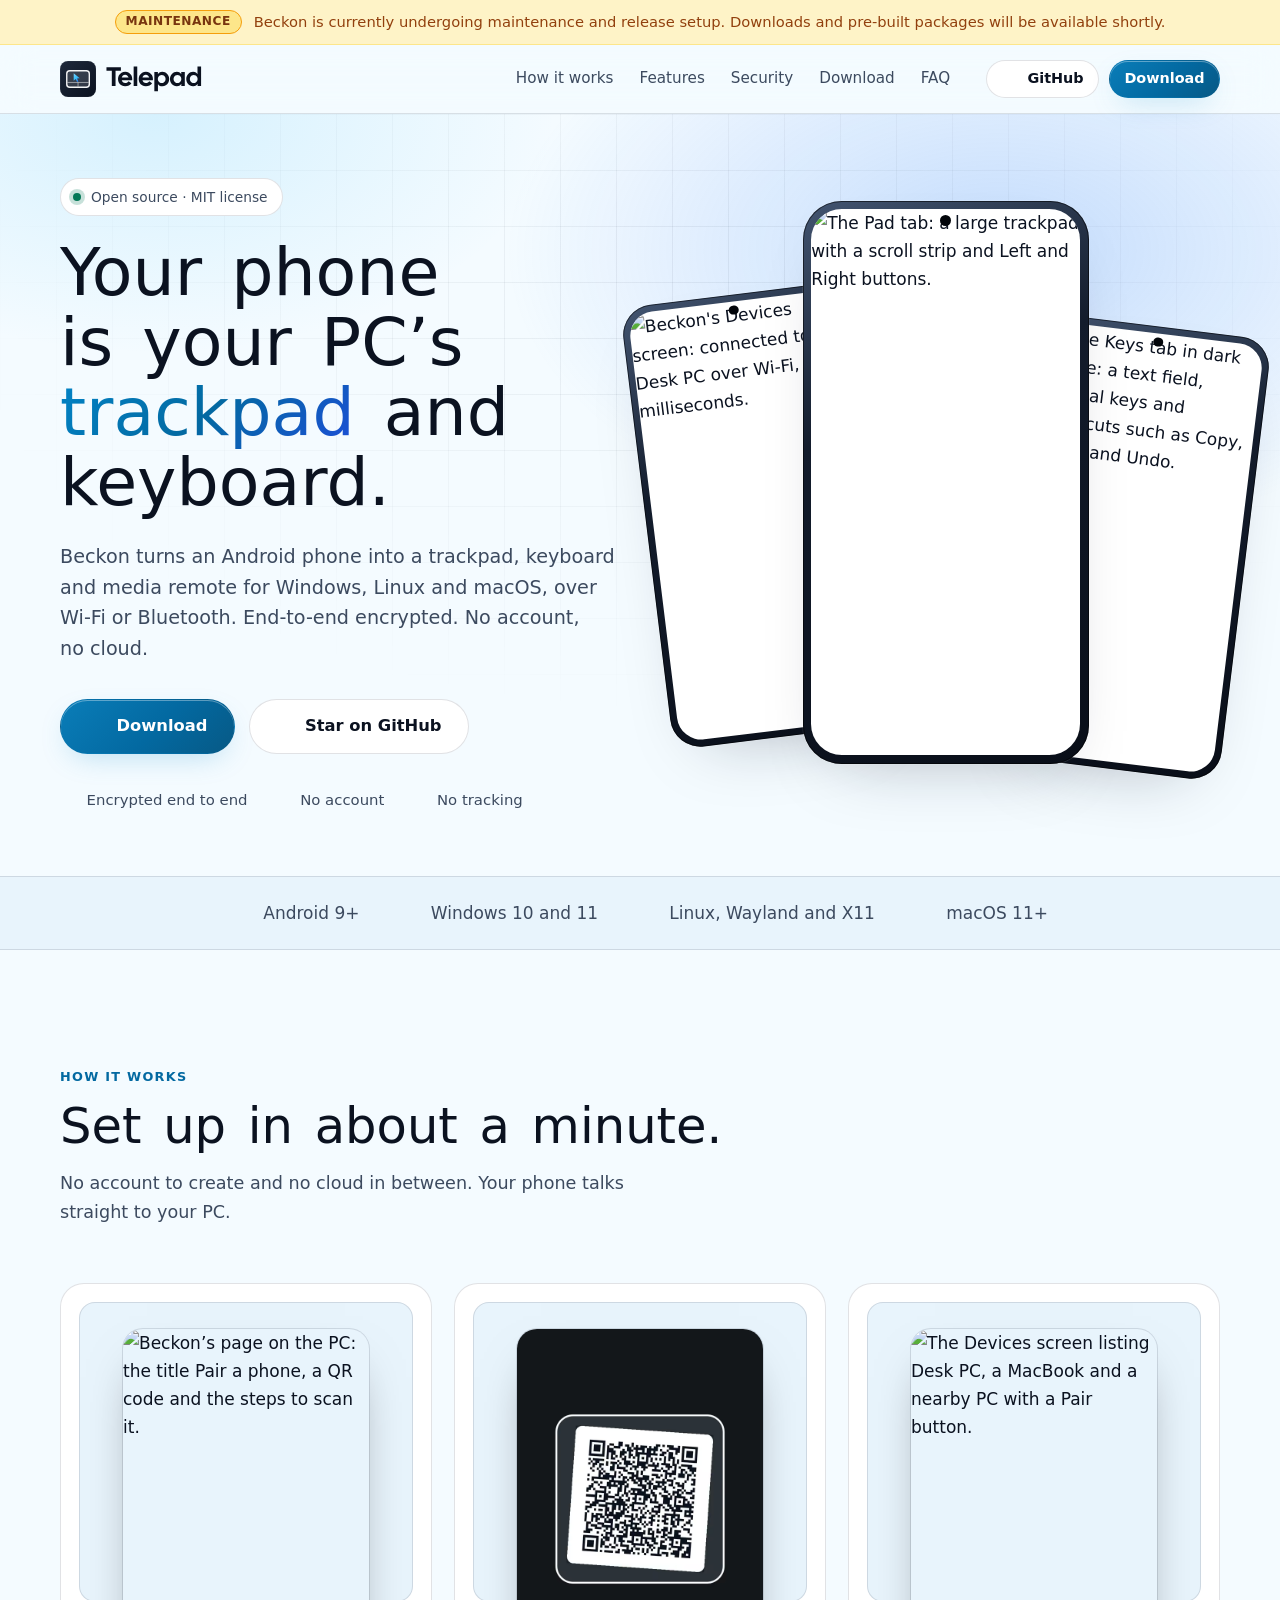
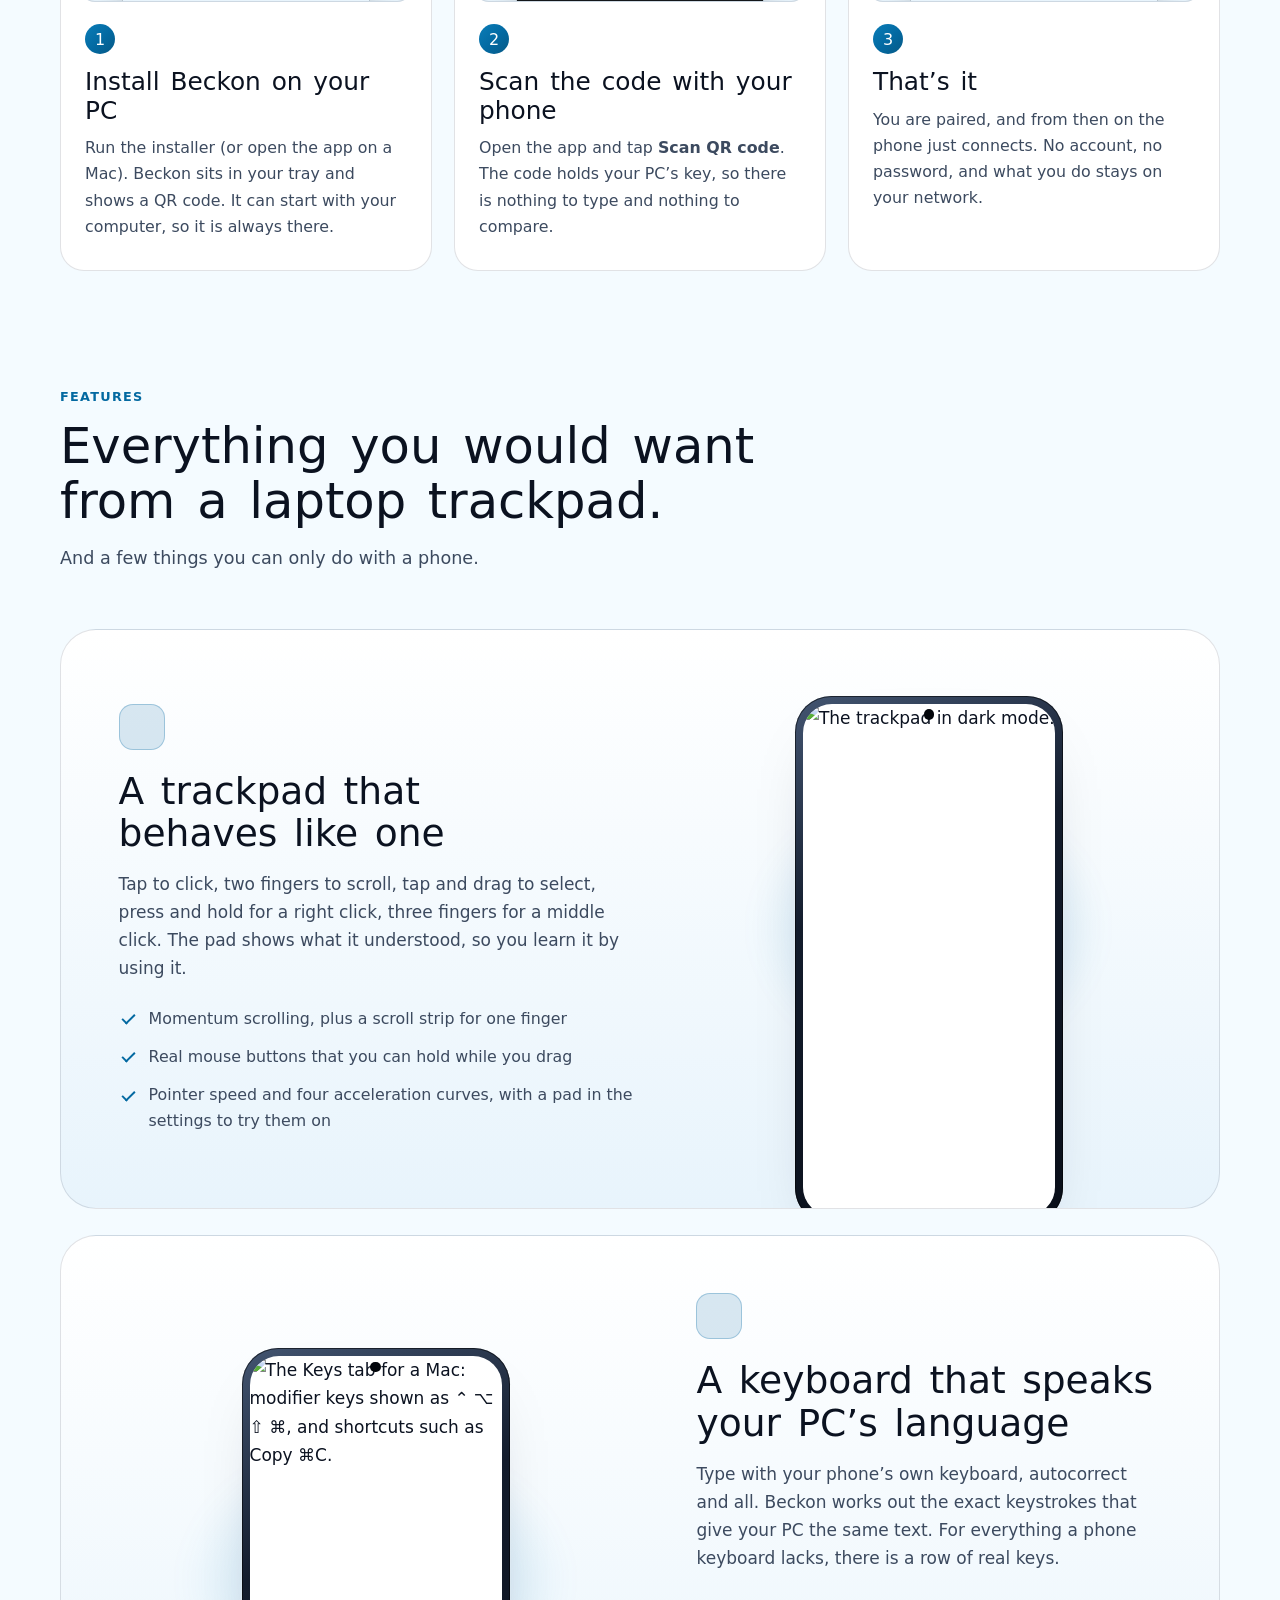
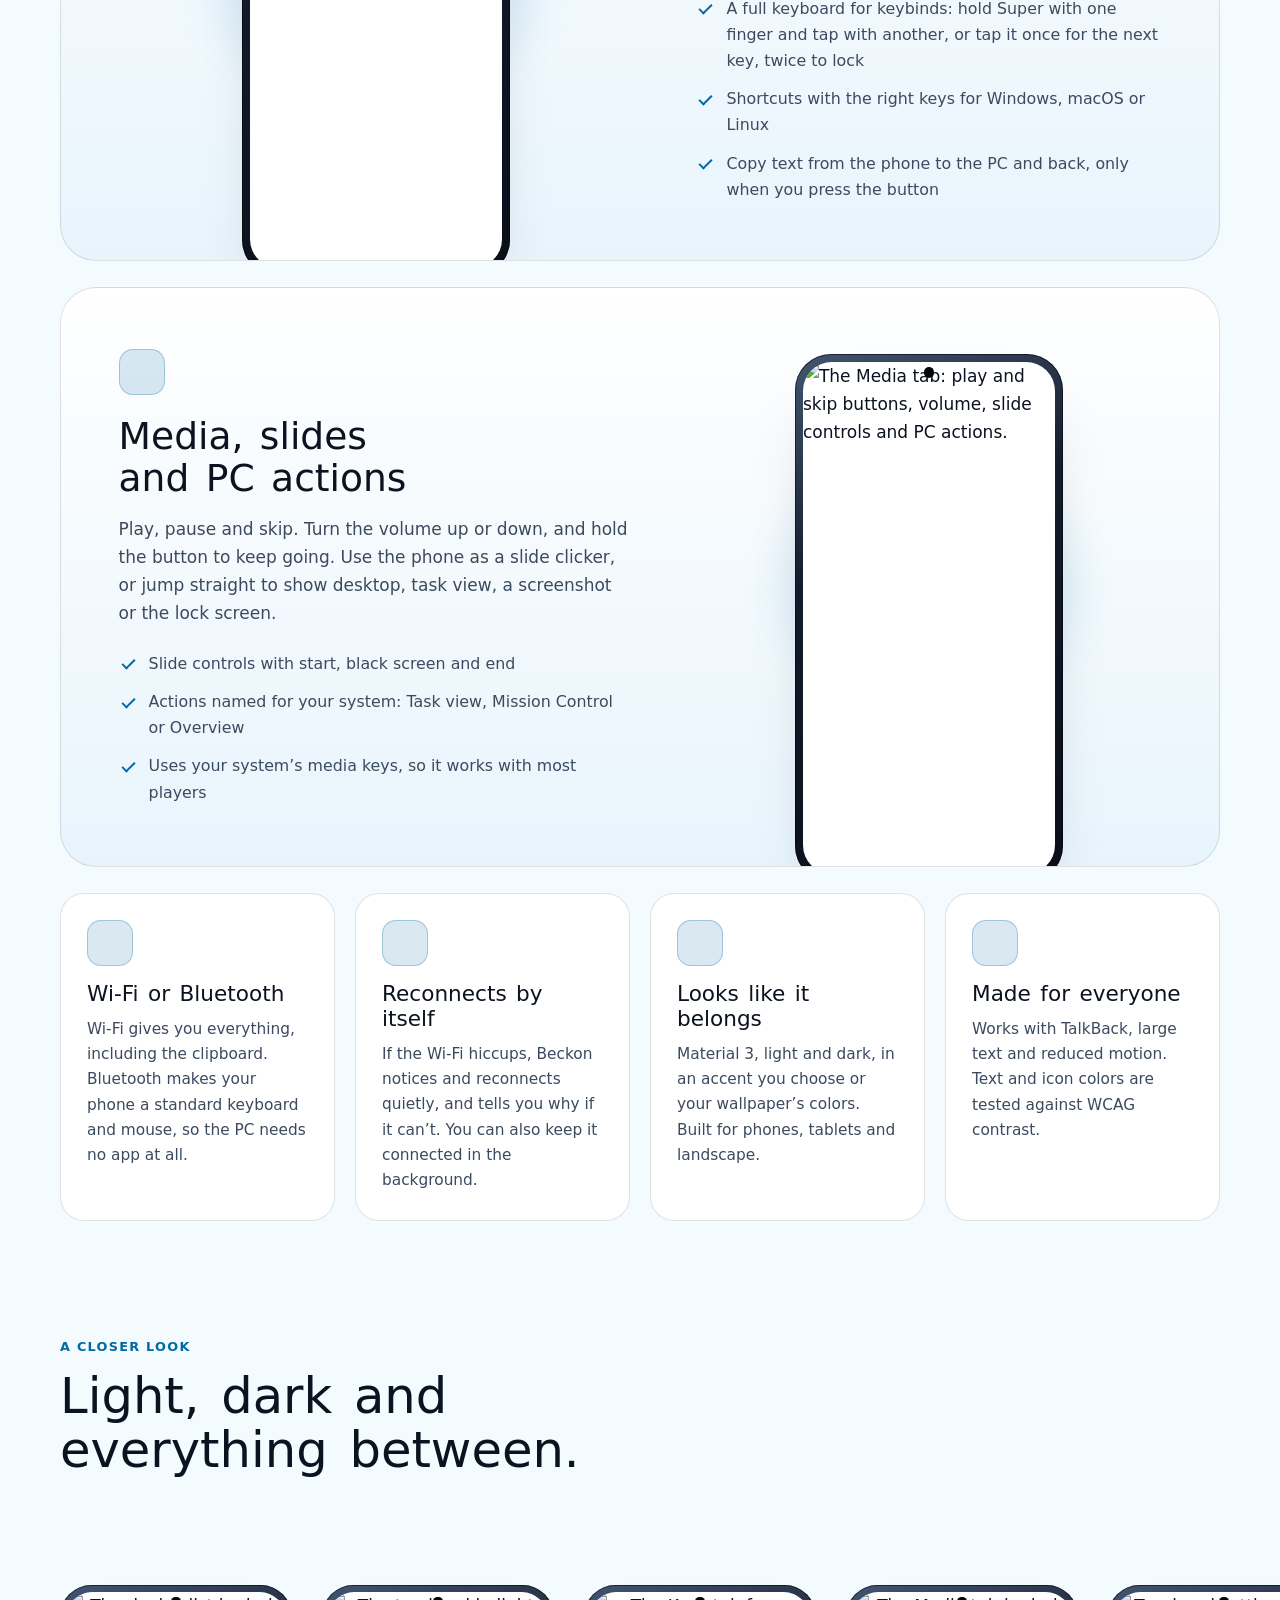
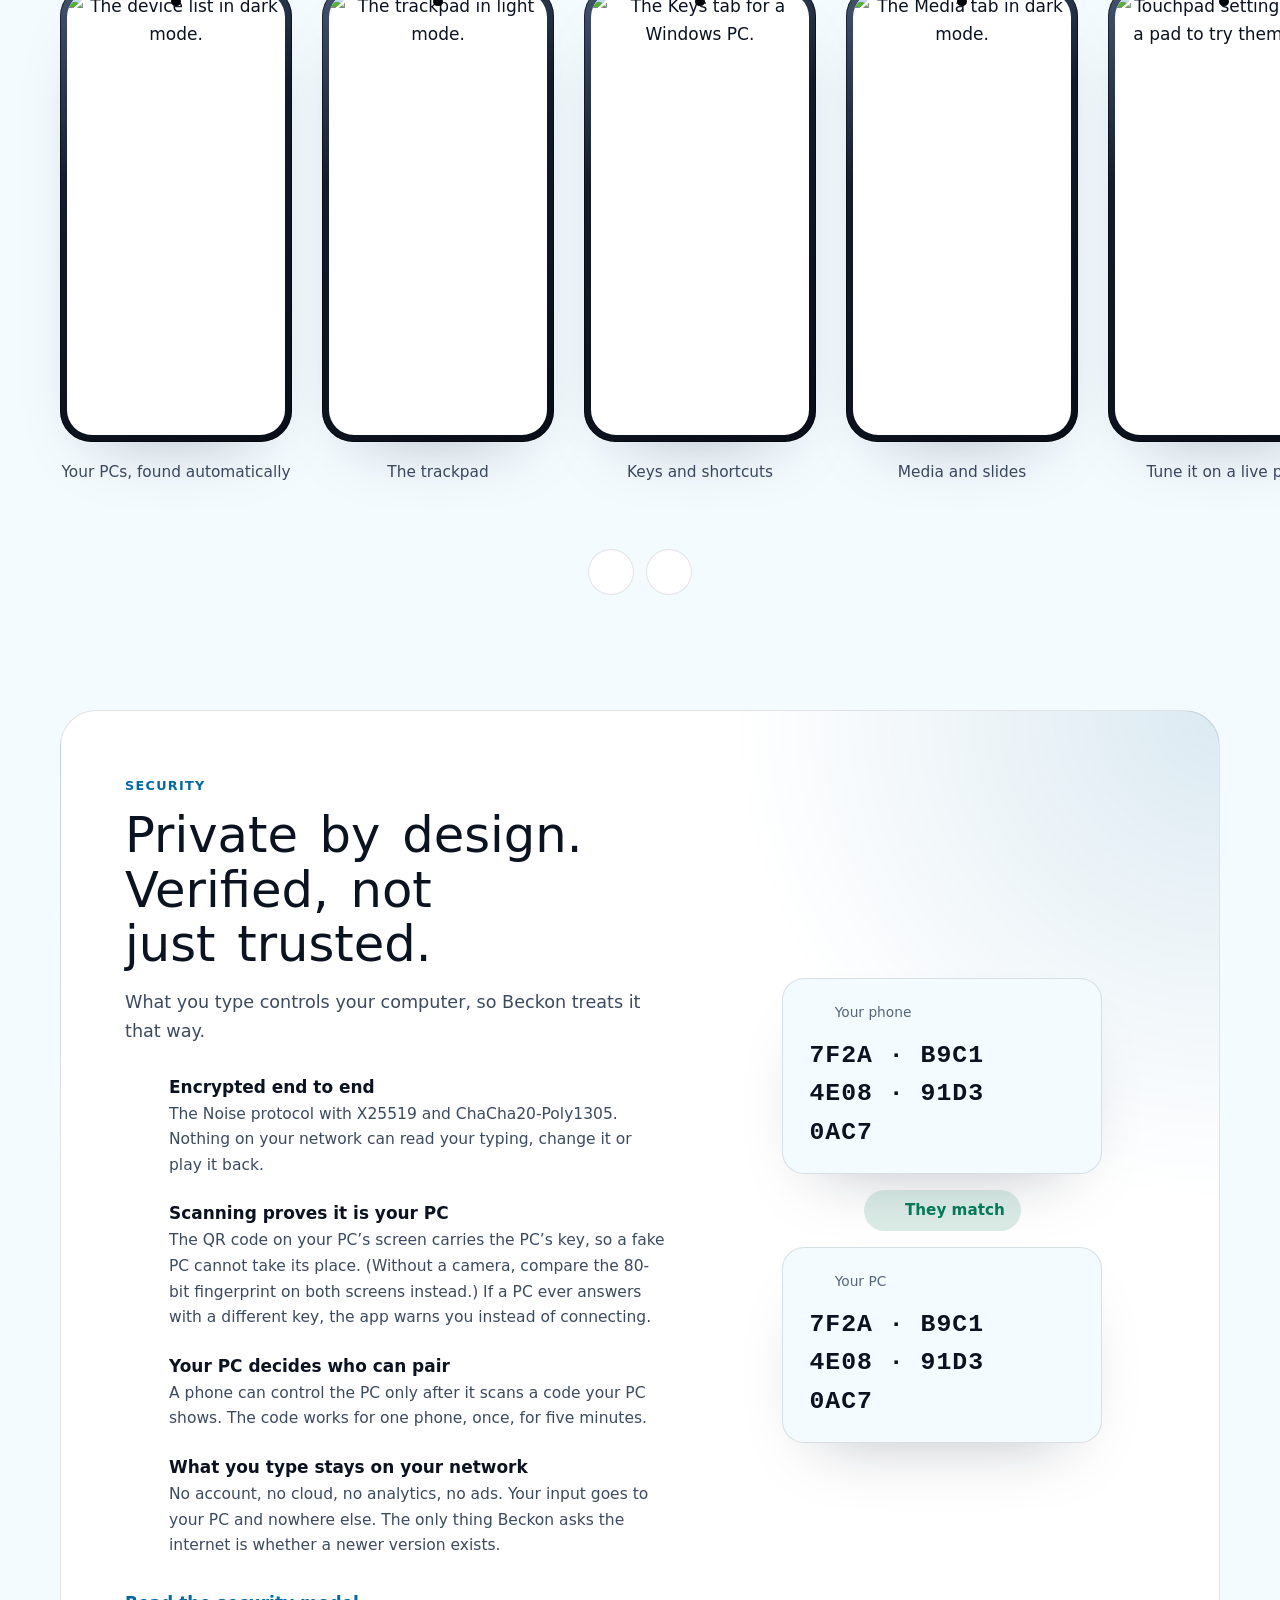
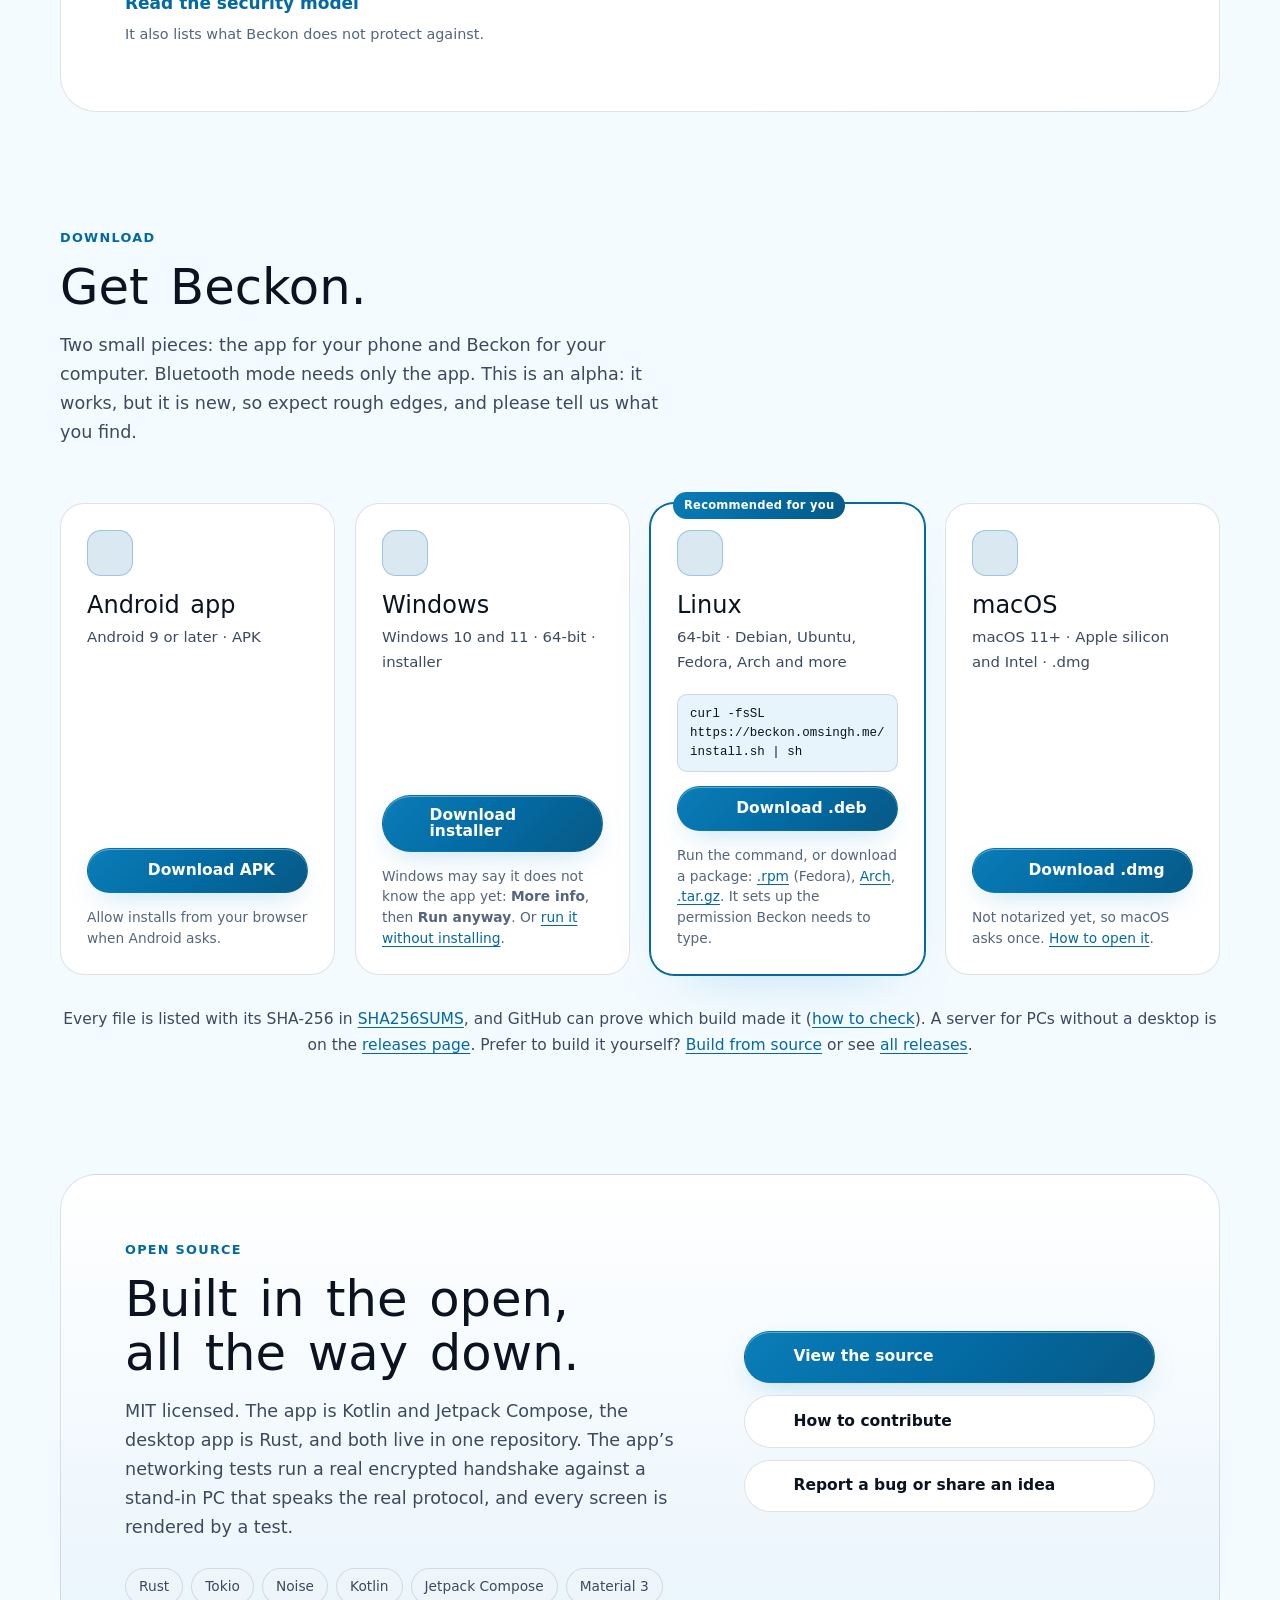
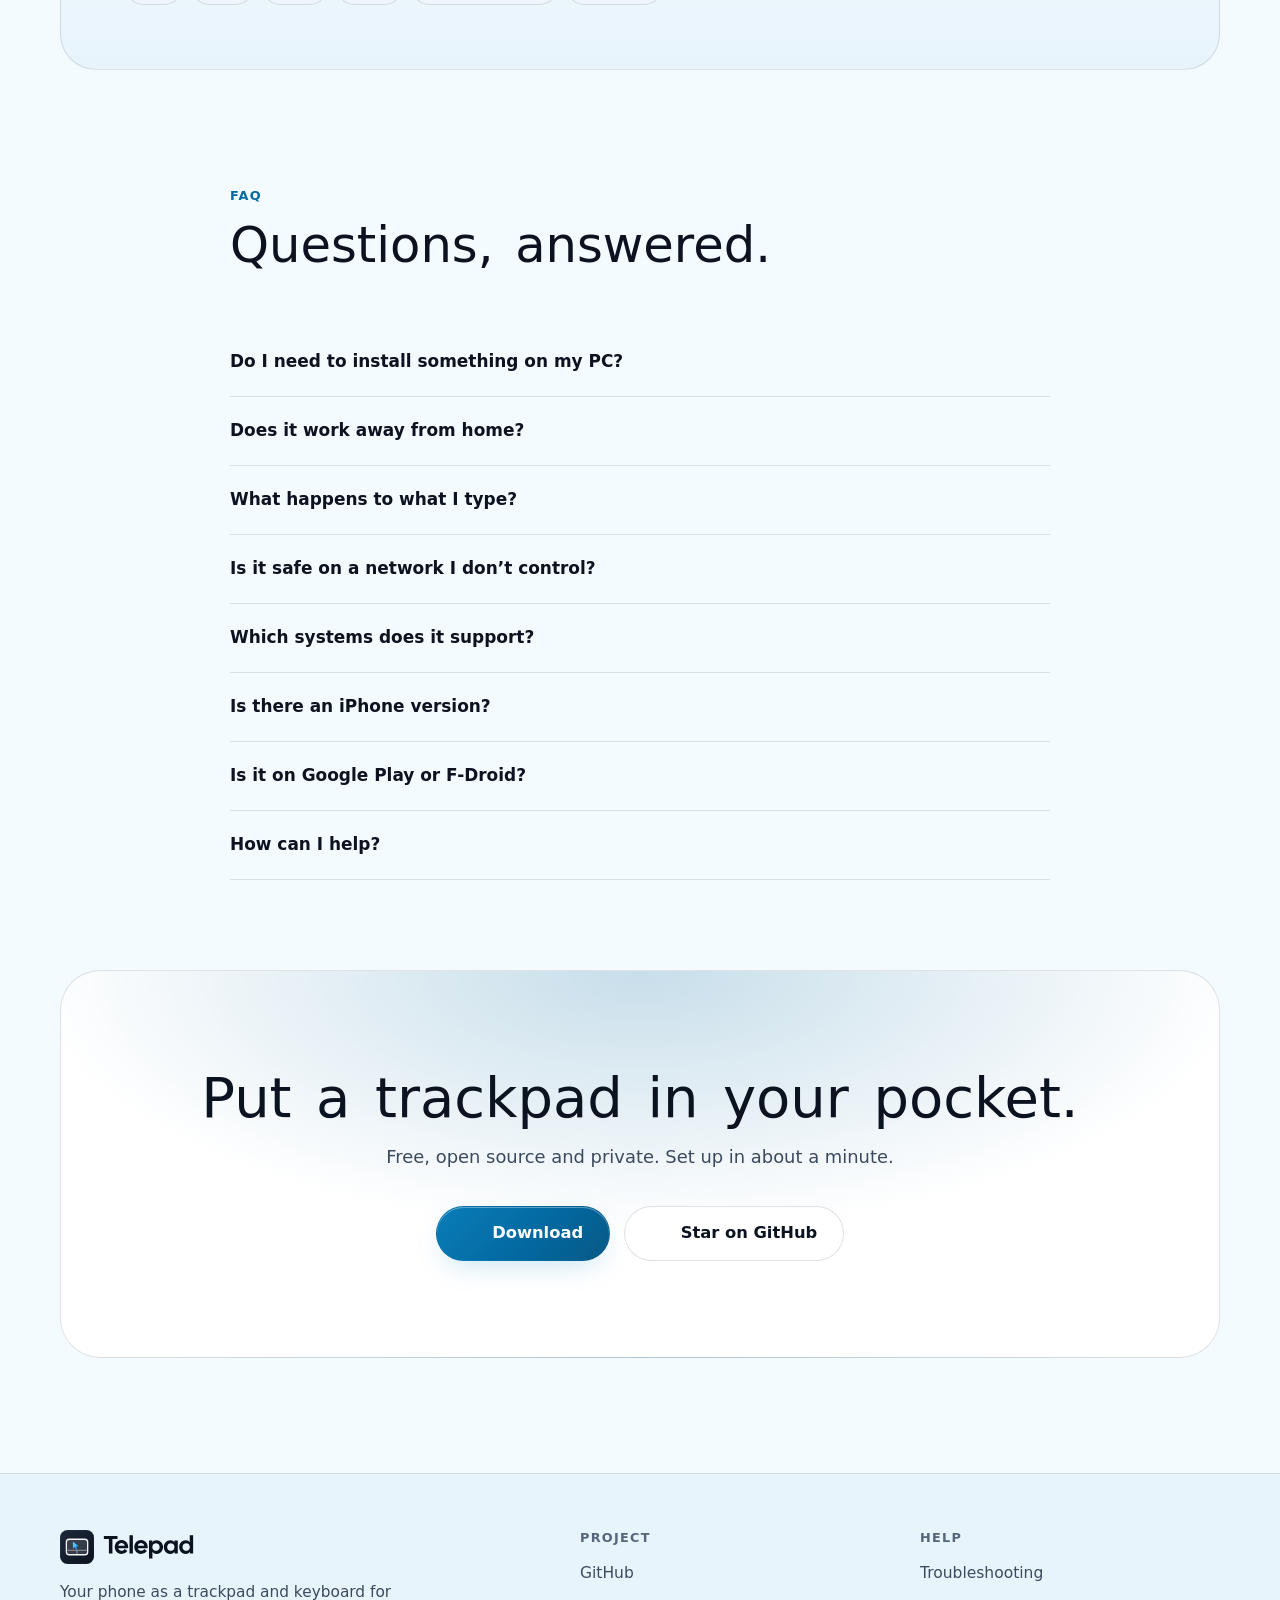
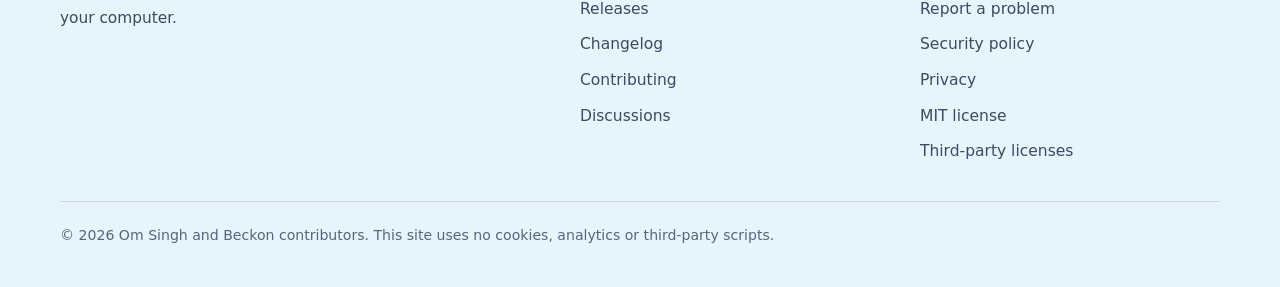
==== commit 65fe4423: "docs: add maintenance notice to README and website banner" ====
--- a/website/index.html
+++ b/website/index.html
@@ -48,6 +48,13 @@
 </head>
 <body>
   <a class="skip" href="#main">Skip to content</a>
+
+  <aside class="maintenance-banner" role="status" aria-label="Maintenance notice">
+    <div class="wrap banner-content">
+      <span class="banner-badge">Maintenance</span>
+      <span>Beckon is currently undergoing maintenance and release setup. Downloads and pre-built packages will be available shortly.</span>
+    </div>
+  </aside>
 
   <header class="site-header">
     <div class="wrap bar">
--- a/website/assets/site.css
+++ b/website/assets/site.css
@@ -127,6 +127,51 @@
 .btn-large { padding: 1em 1.6em; font-size: 1.02rem; }
 .btn-small { padding: 0.62em 1em; font-size: 0.9rem; }
 
+/* Maintenance Banner */
+.maintenance-banner {
+  background: rgba(245, 158, 11, 0.12);
+  border-bottom: 1px solid rgba(245, 158, 11, 0.28);
+  color: #fbbf24;
+  font-size: 0.92rem;
+  padding: 10px 16px;
+  text-align: center;
+  line-height: 1.45;
+}
+@media (prefers-color-scheme: light) {
+  .maintenance-banner {
+    background: #fef3c7;
+    border-bottom: 1px solid #fde68a;
+    color: #92400e;
+  }
+}
+.banner-content {
+  display: flex;
+  align-items: center;
+  justify-content: center;
+  gap: 12px;
+  flex-wrap: wrap;
+}
+.banner-badge {
+  display: inline-flex;
+  align-items: center;
+  background: rgba(245, 158, 11, 0.22);
+  border: 1px solid rgba(245, 158, 11, 0.45);
+  padding: 2px 10px;
+  border-radius: 999px;
+  font-size: 0.76rem;
+  font-weight: 700;
+  letter-spacing: 0.04em;
+  text-transform: uppercase;
+  flex-shrink: 0;
+}
+@media (prefers-color-scheme: light) {
+  .banner-badge {
+    background: #fde68a;
+    border-color: #f59e0b;
+    color: #78350f;
+  }
+}
+
 /* Header */
 .site-header {
   position: sticky; top: 0; z-index: 50;
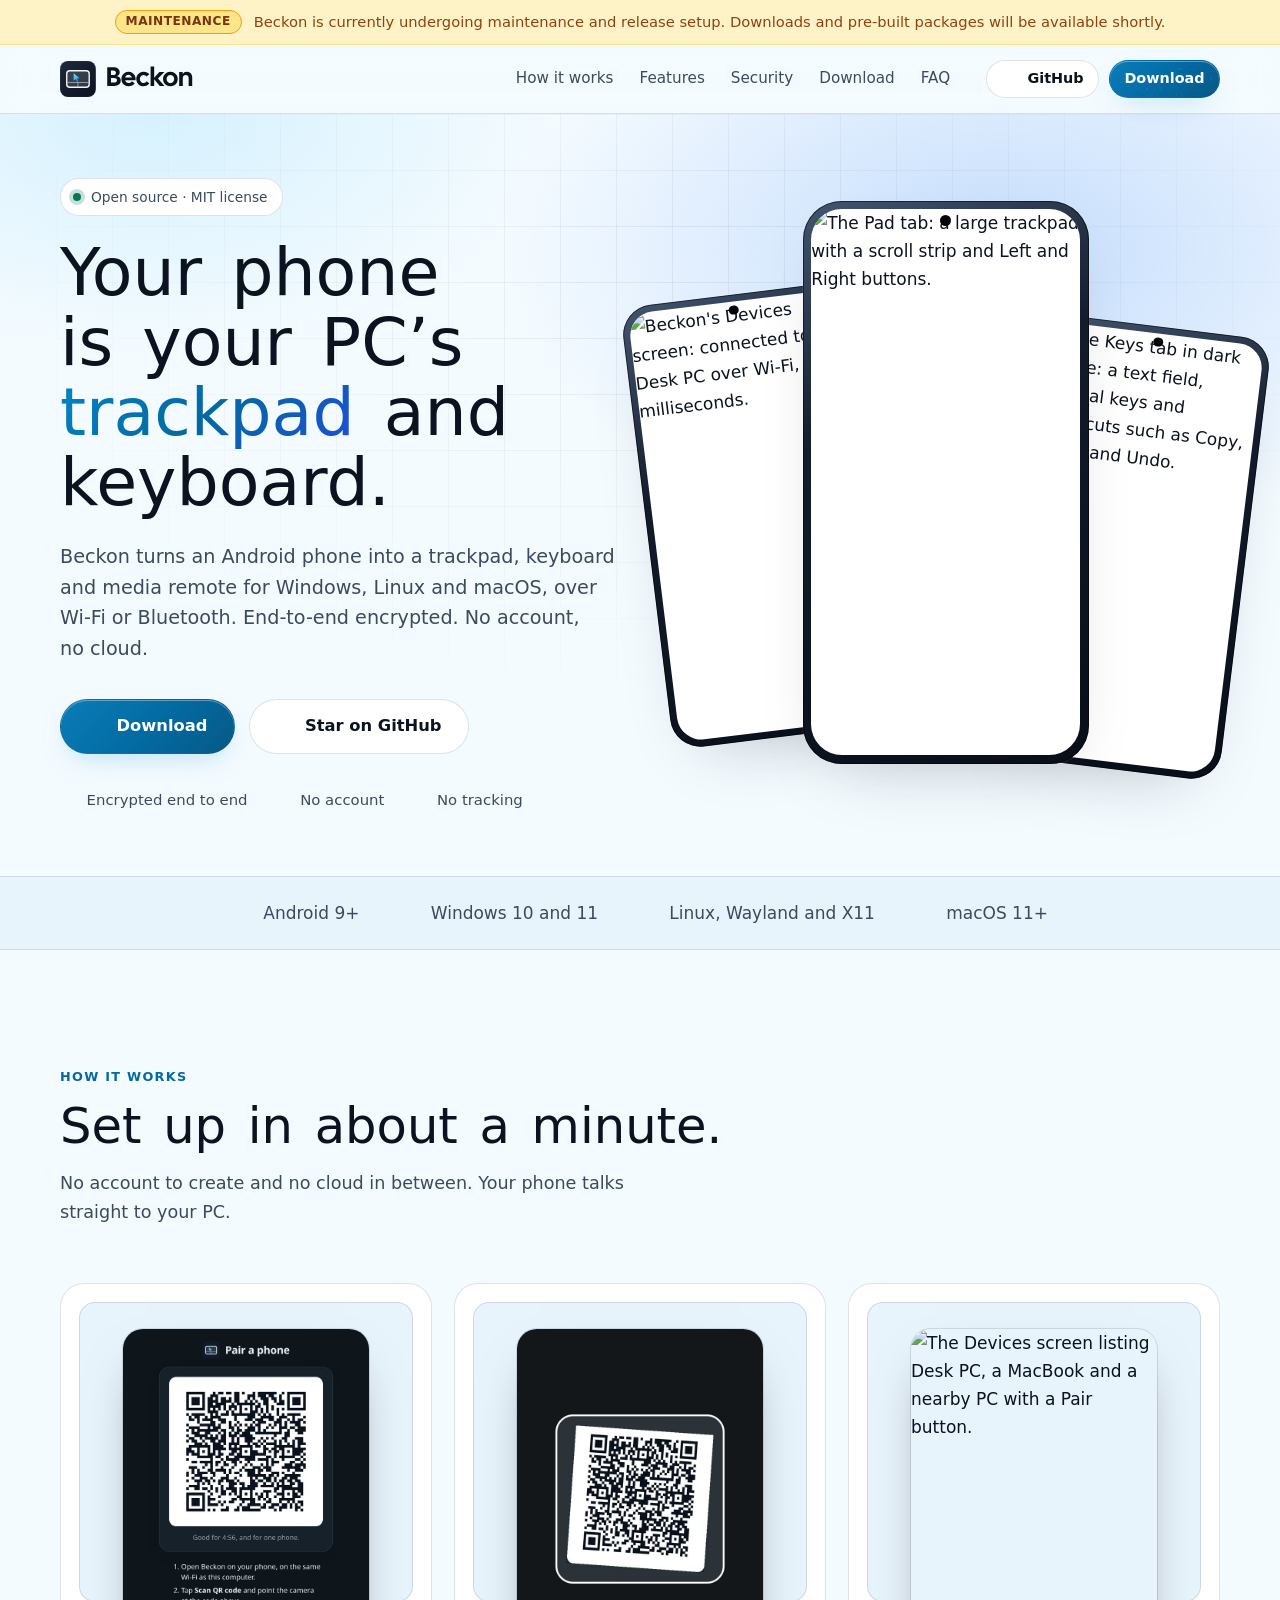
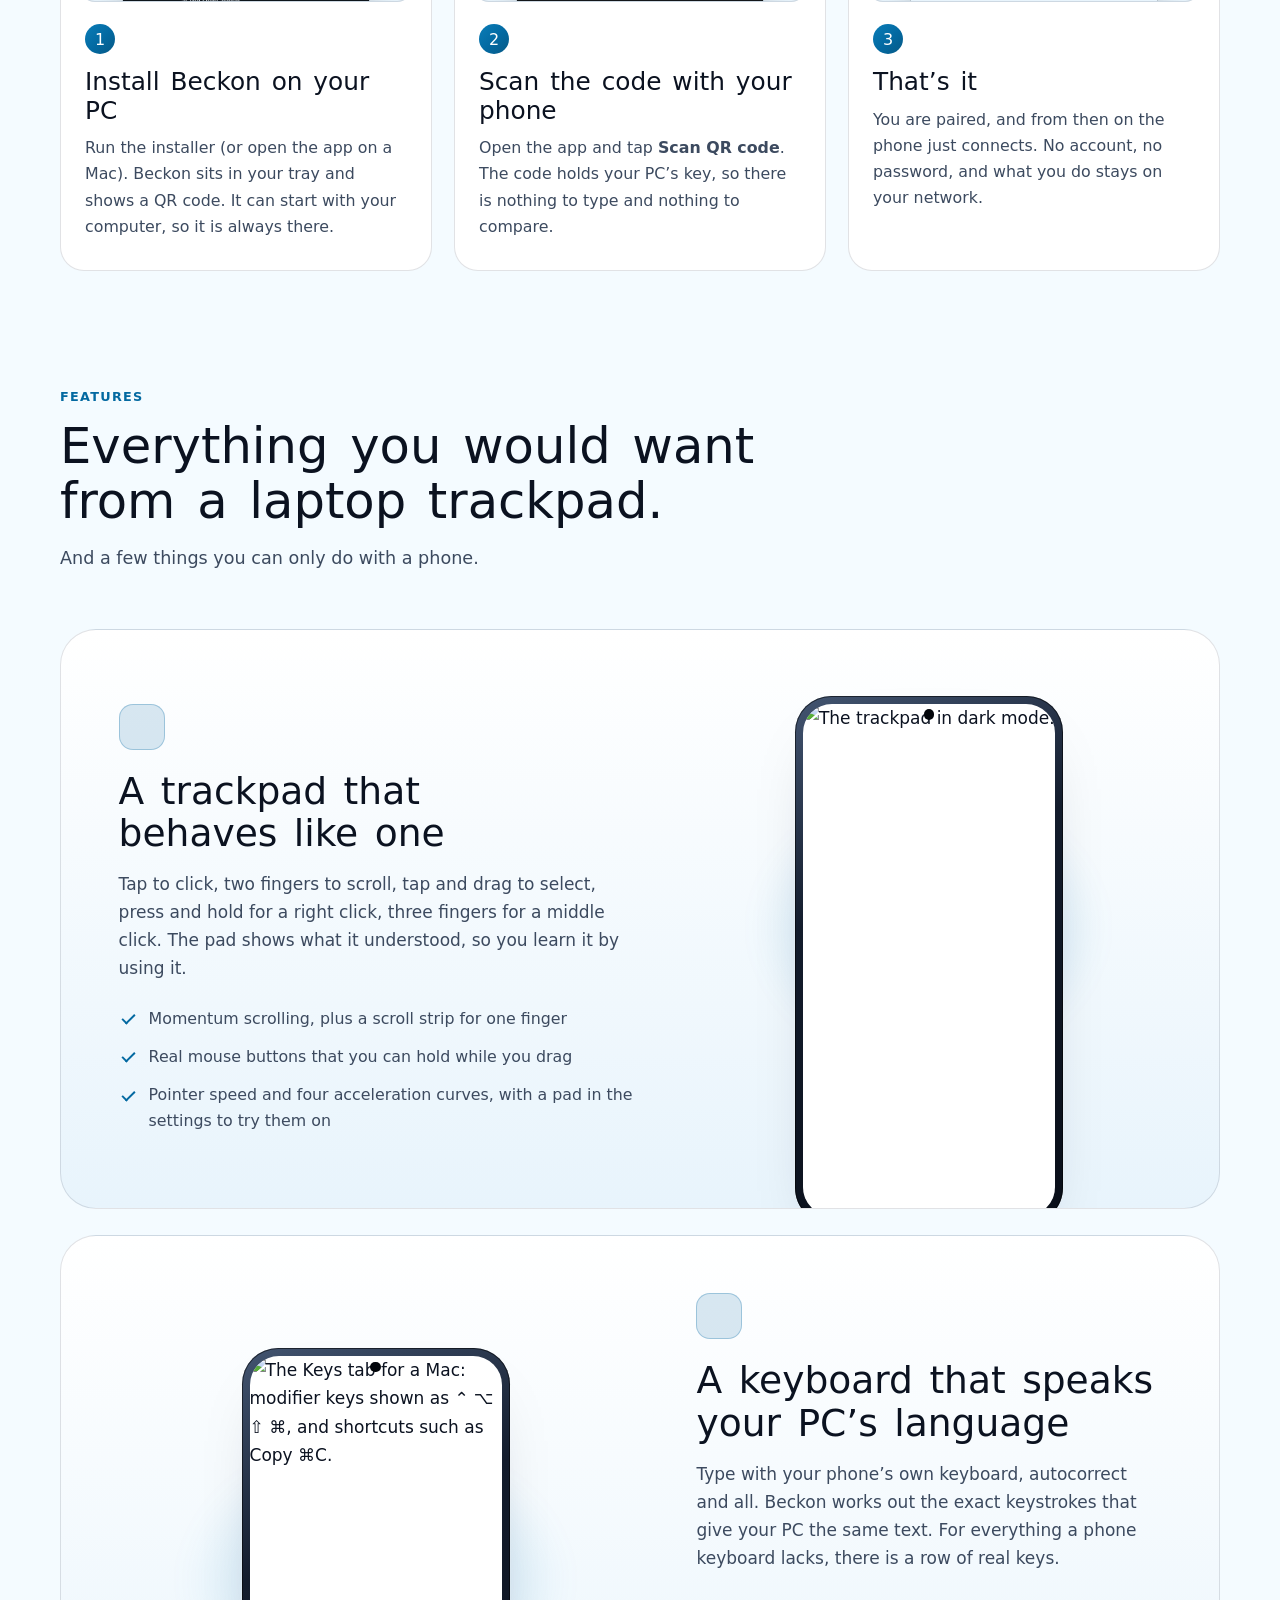
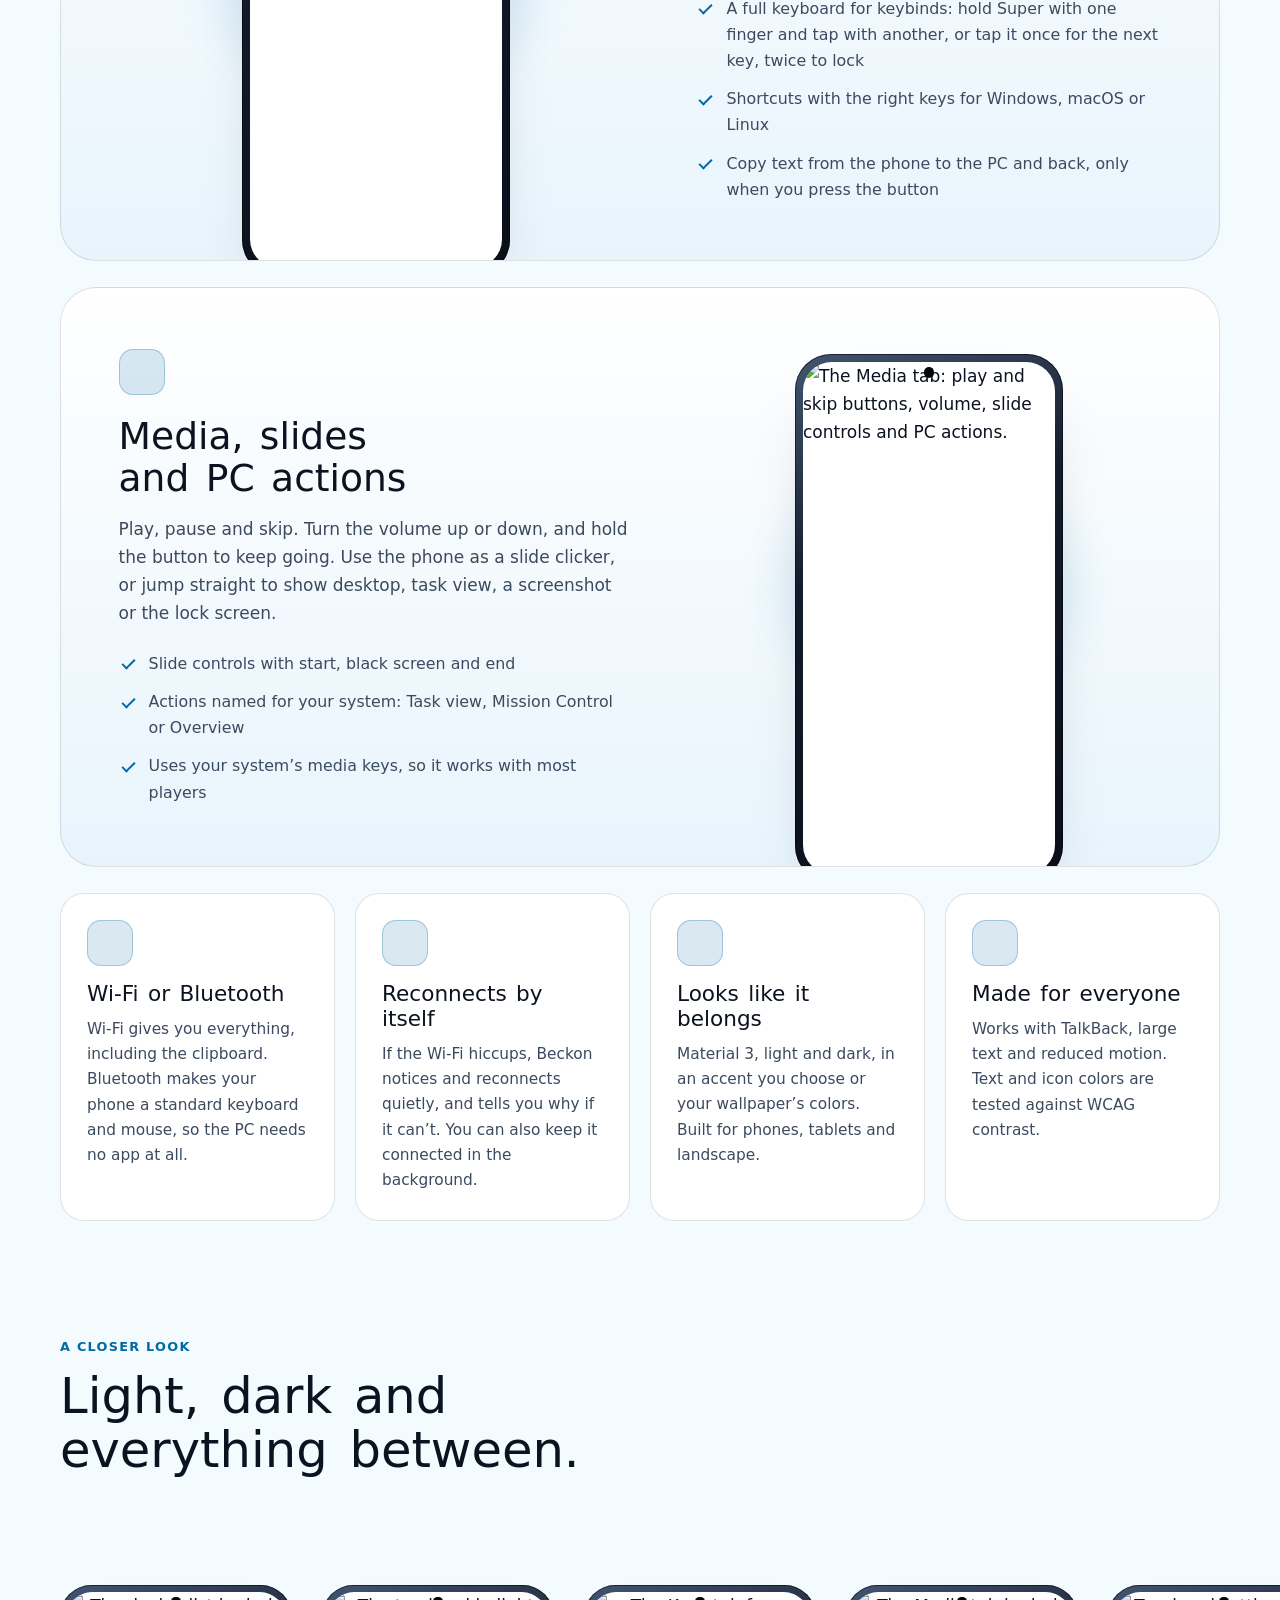
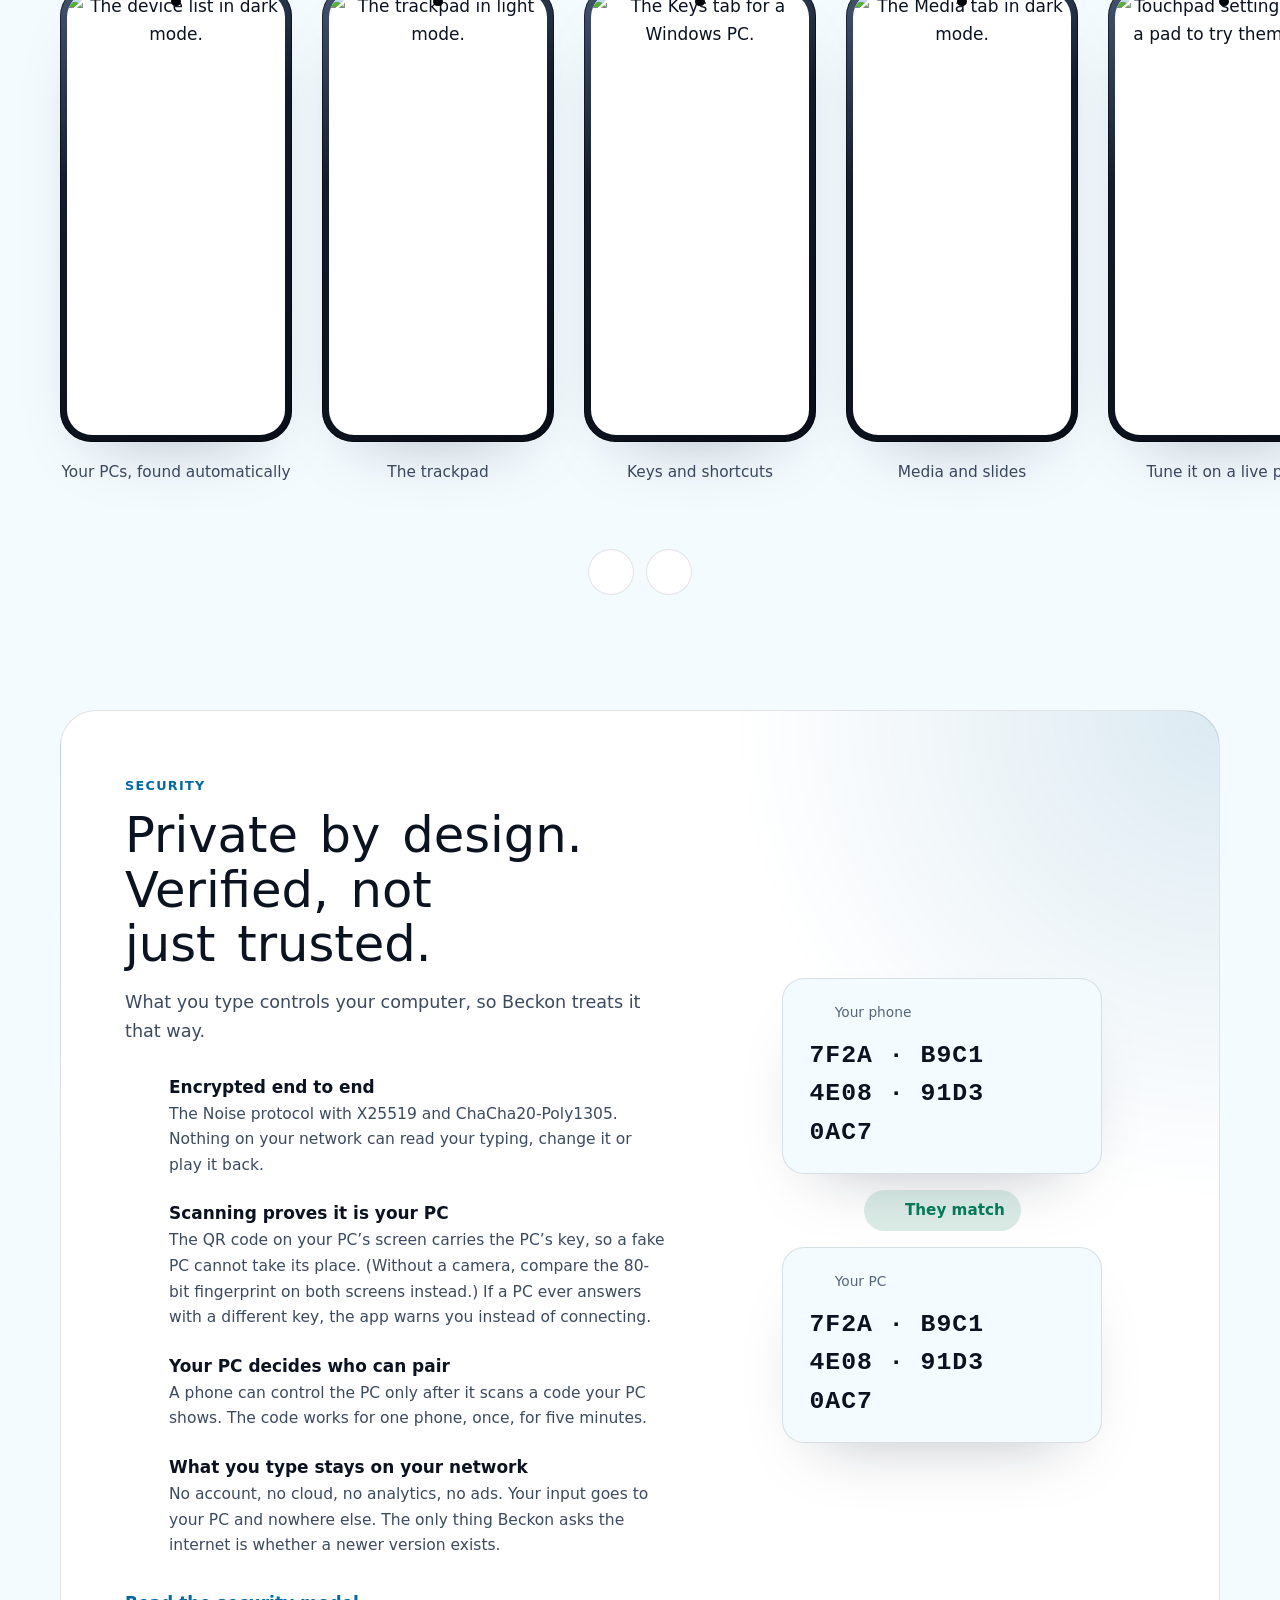
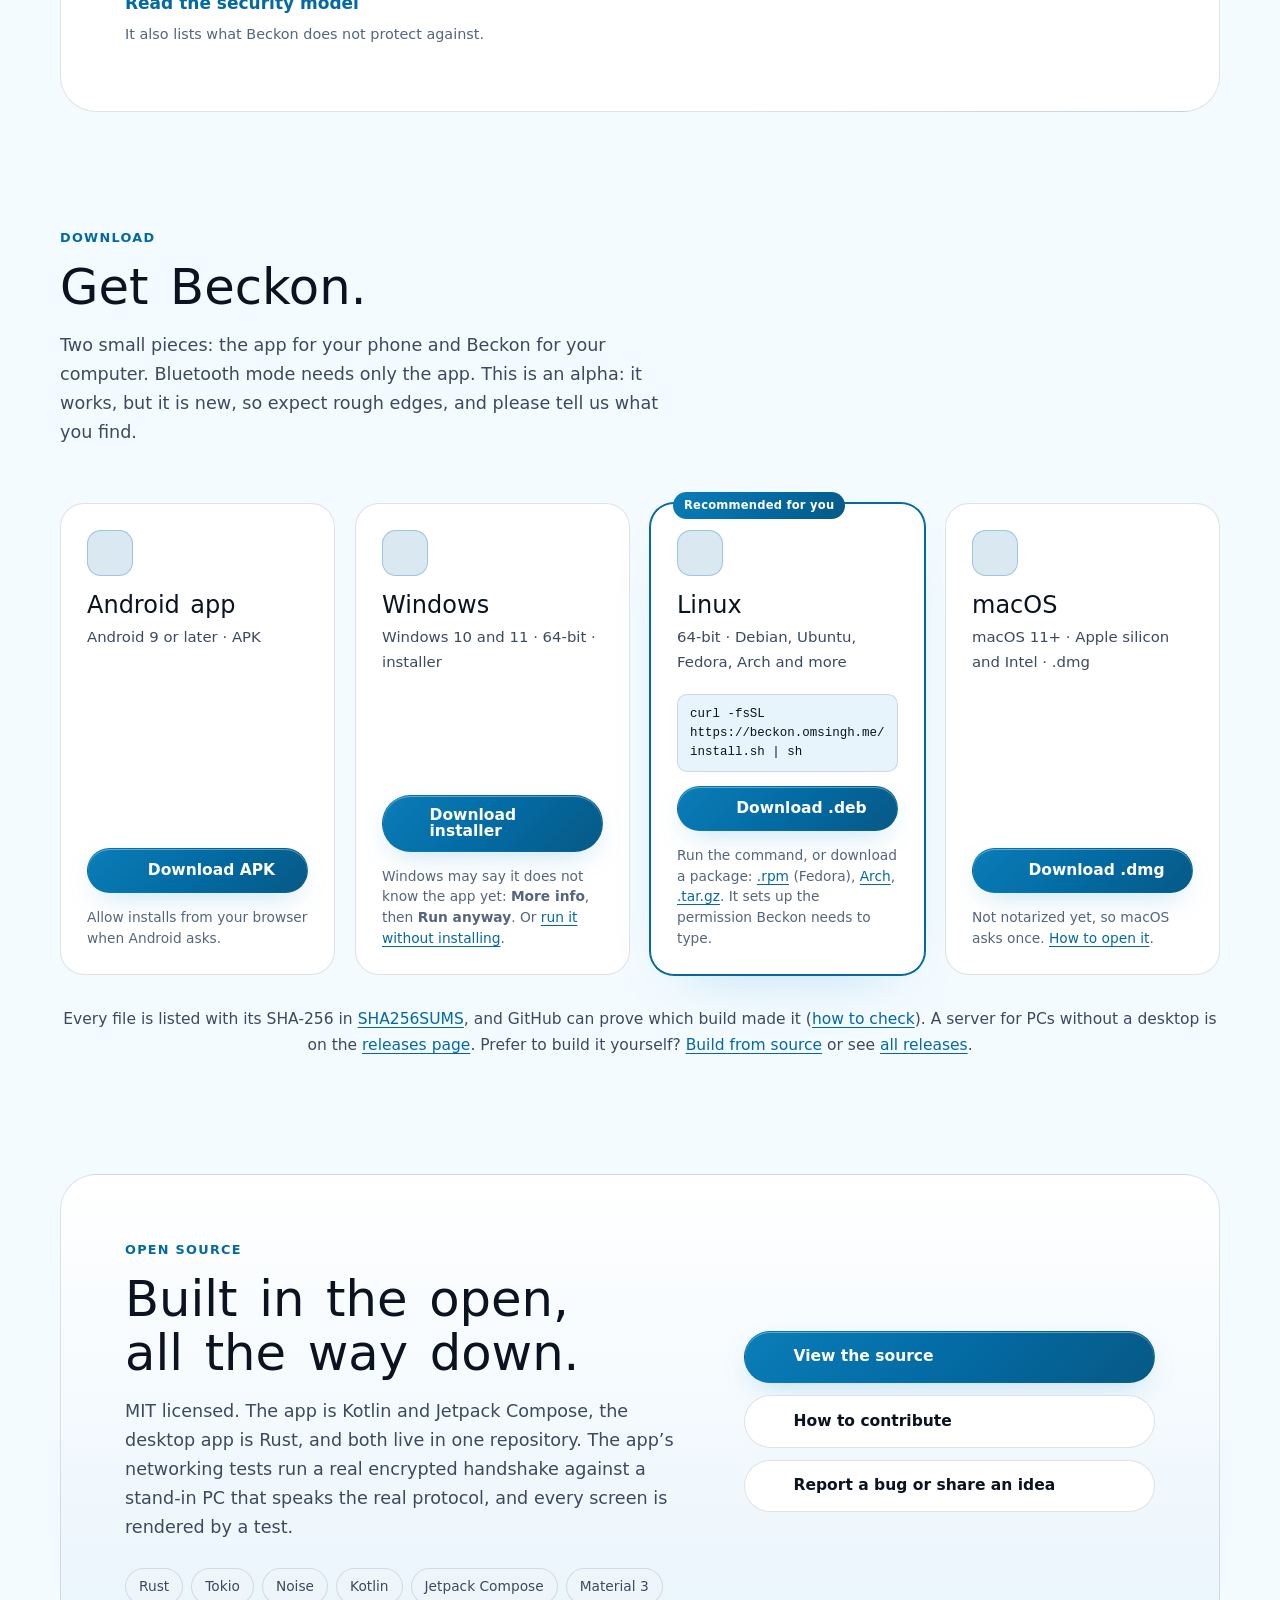
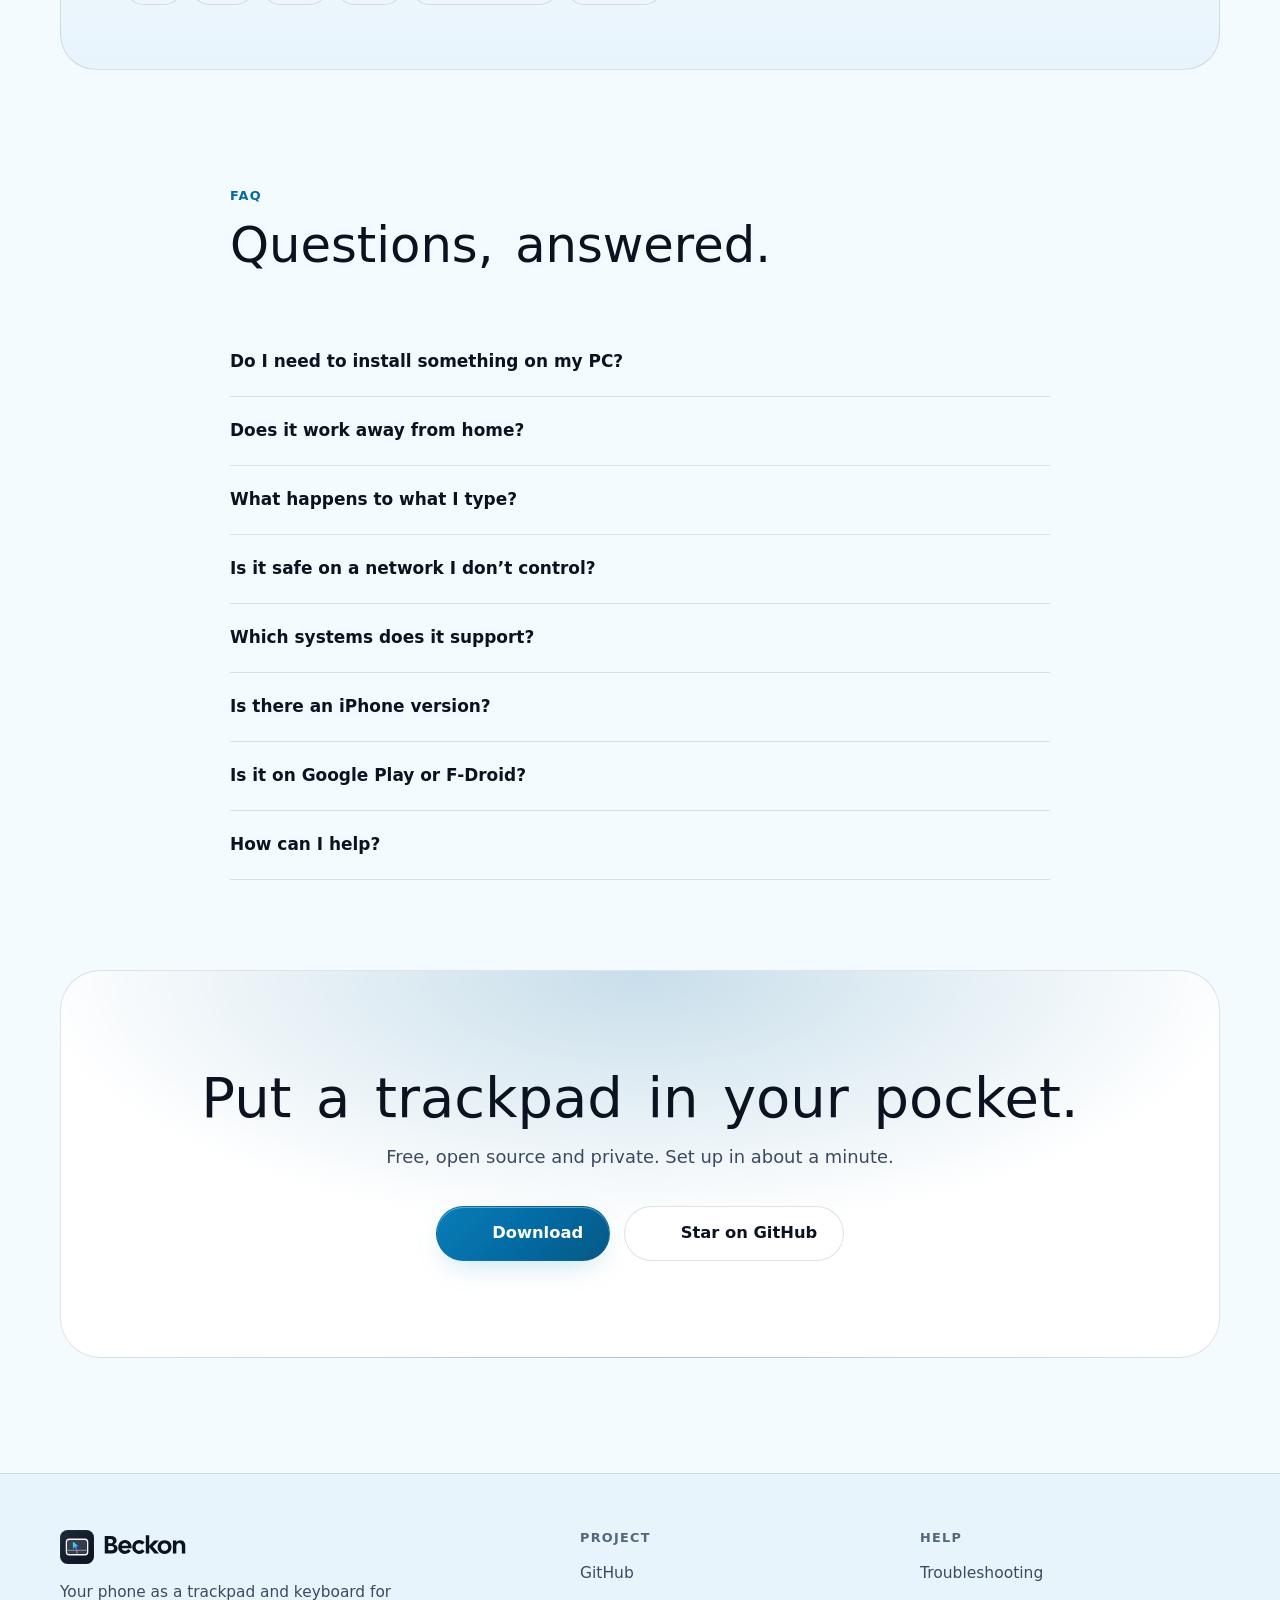
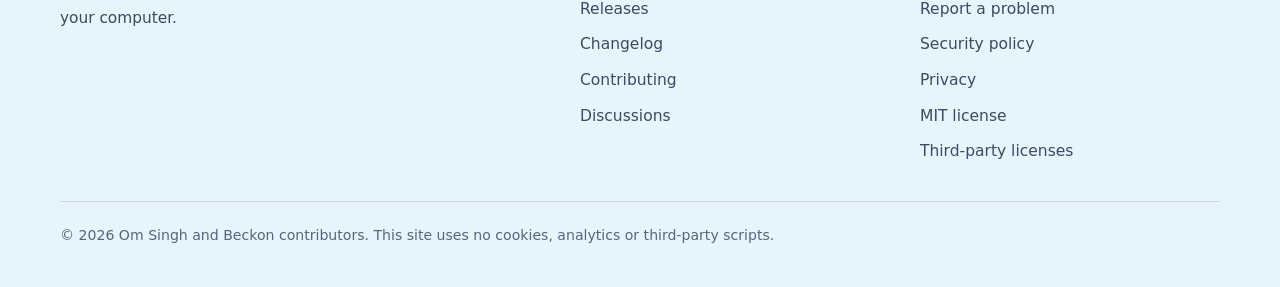
==== commit 166023a1: "Regenerate the PC page picture with the Beckon name The picture still said Telepad. Made with docs/b" ====
--- a/website/index.html
+++ b/website/index.html
@@ -157,7 +157,7 @@
             <div class="step-art step-shot">
               <picture>
                 <source srcset="assets/img/screens/pc-page.avif" type="image/avif">
-                <img src="assets/img/screens/pc-page.webp" width="640" height="1120" alt="Beckon’s page on the PC: the title Pair a phone, a QR code and the steps to scan it." loading="lazy" decoding="async">
+                <img src="assets/img/screens/pc-page.webp" width="640" height="989" alt="Beckon’s page on the PC: the title Pair a phone, a QR code and the steps to scan it." loading="lazy" decoding="async">
               </picture>
             </div>
             <span class="step-n">1</span>
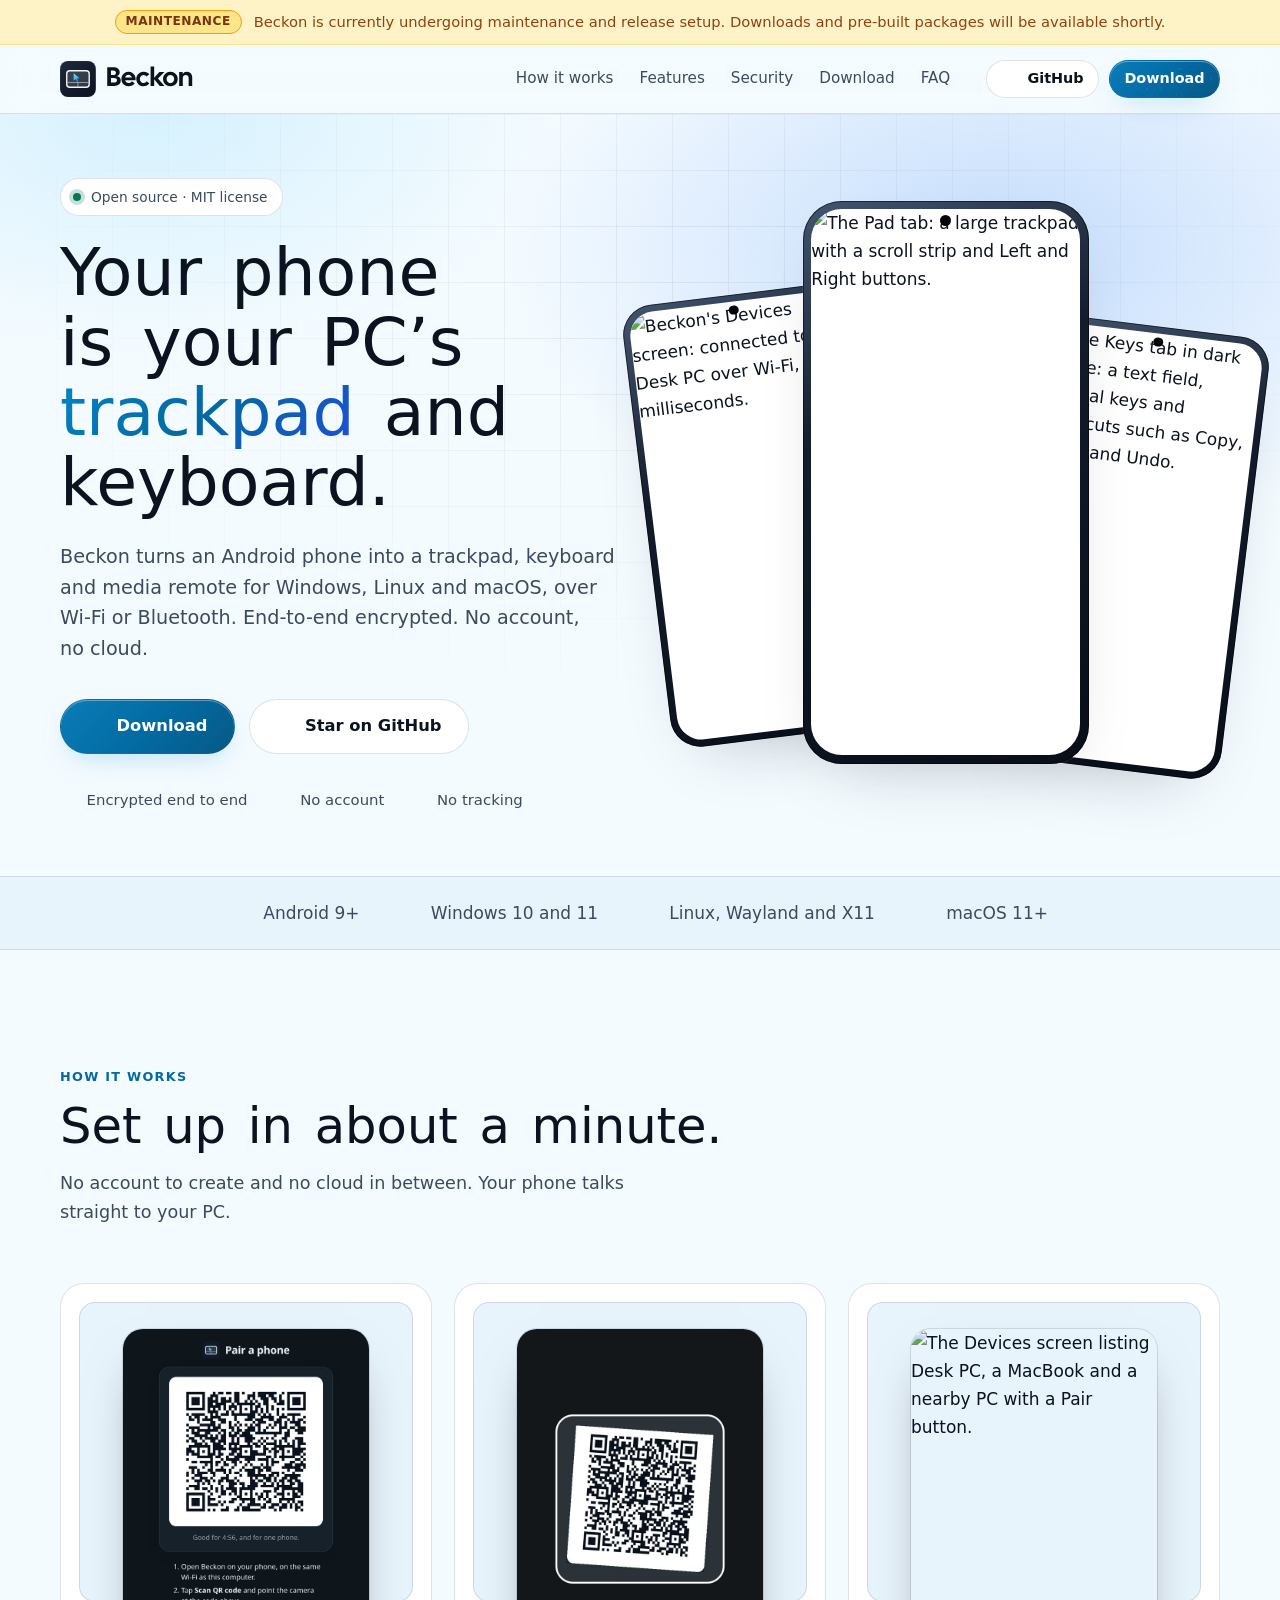
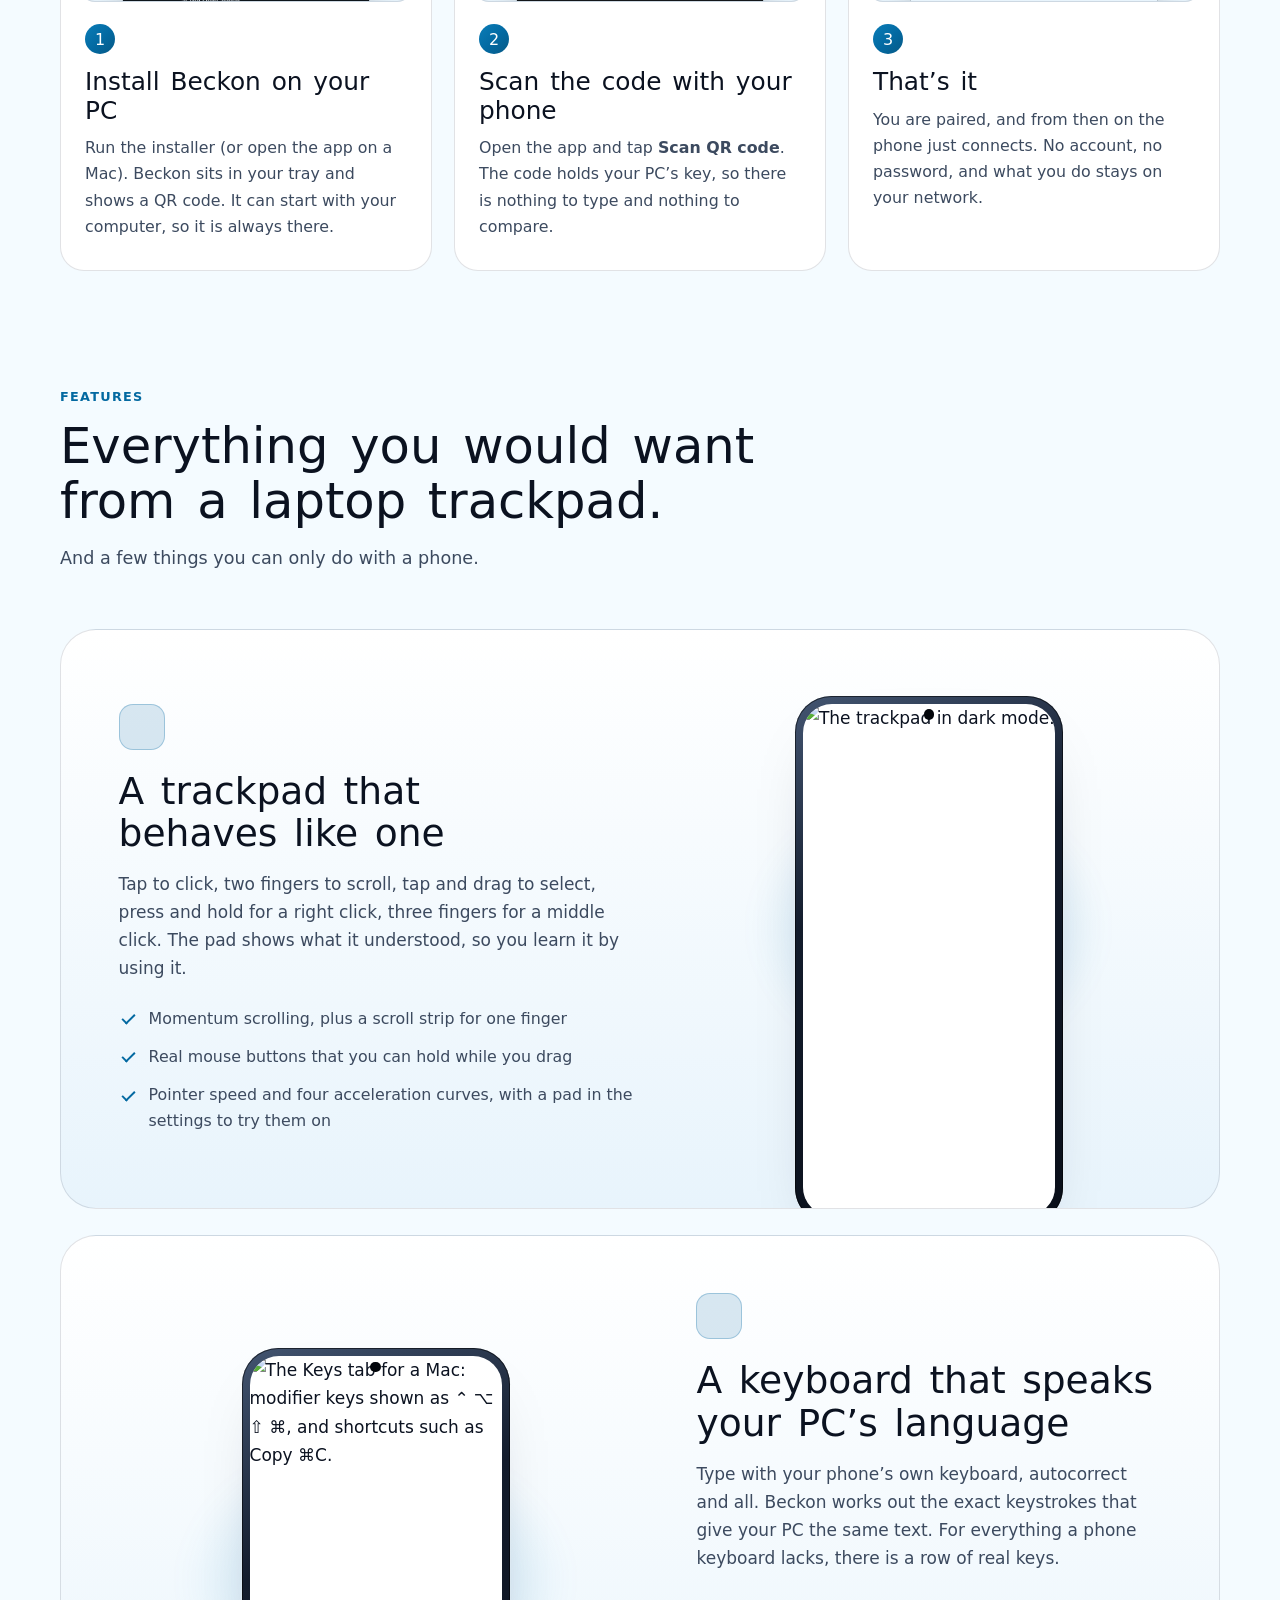
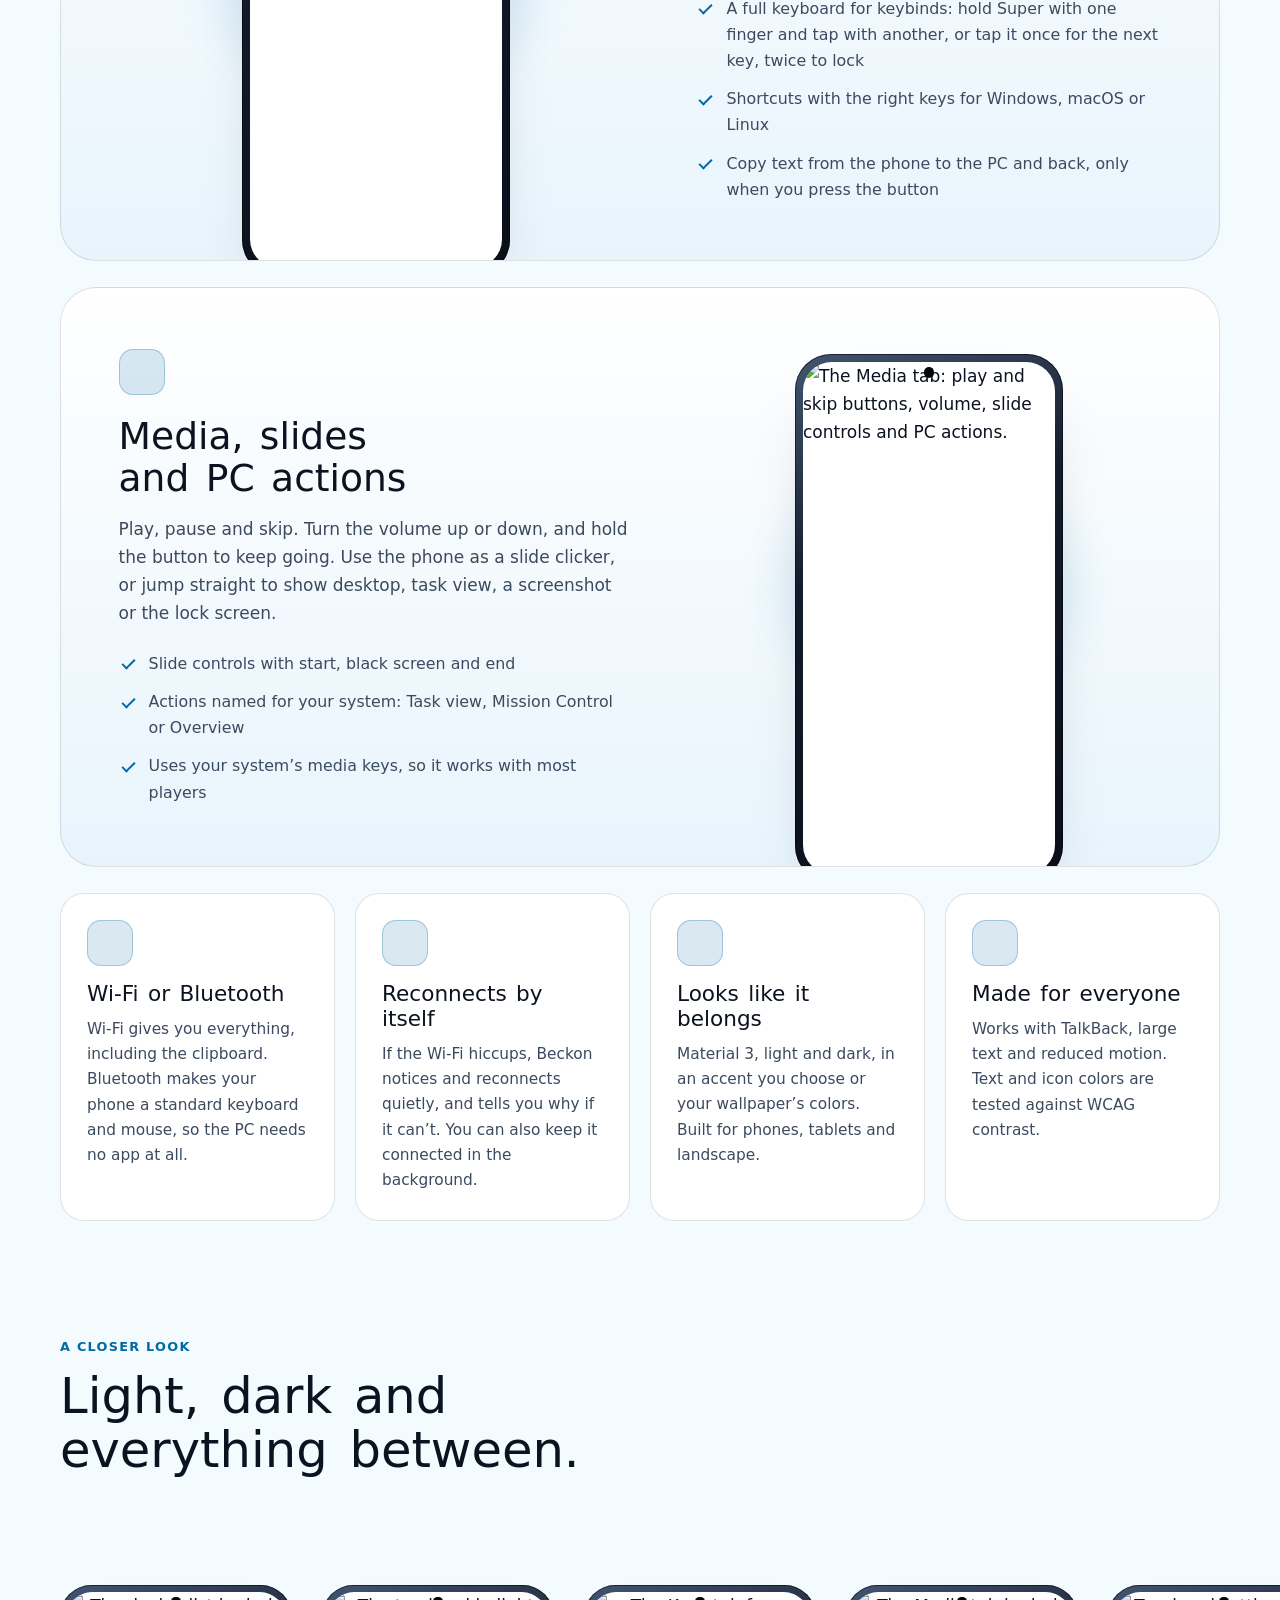
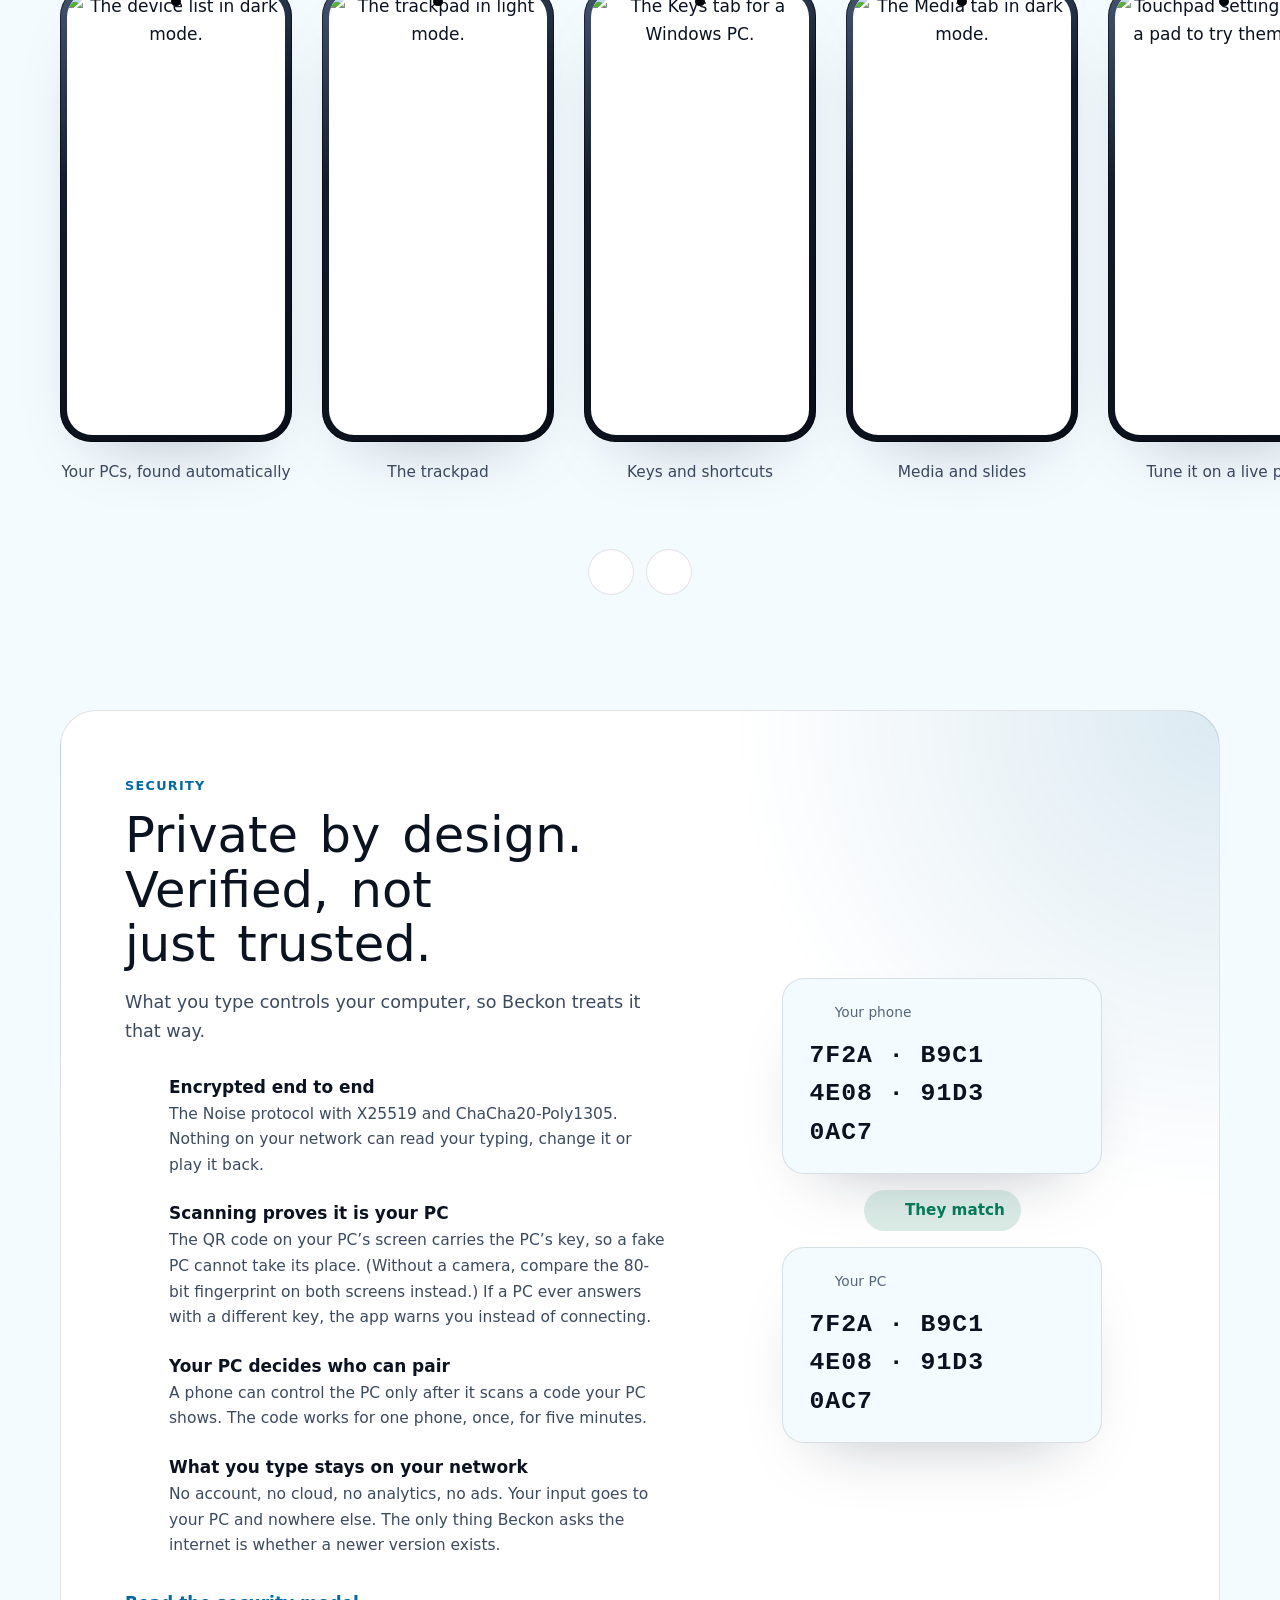
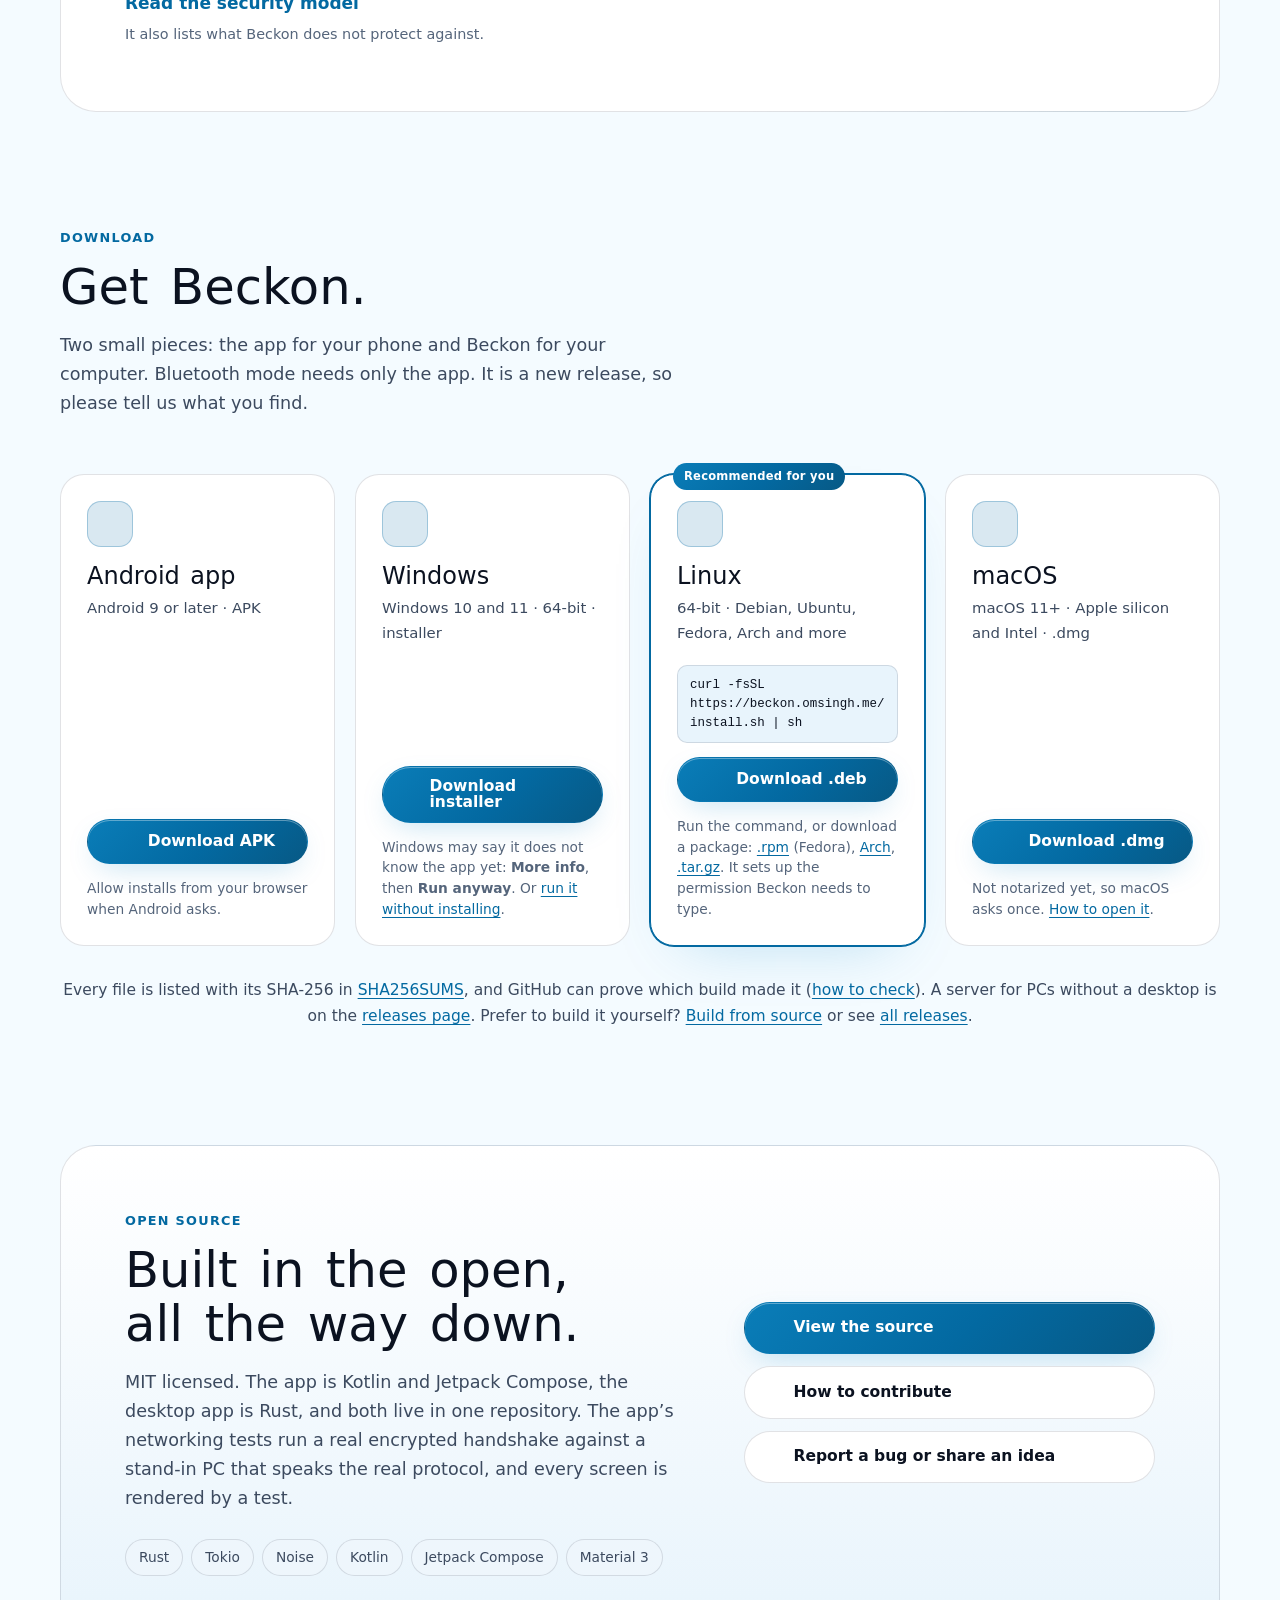
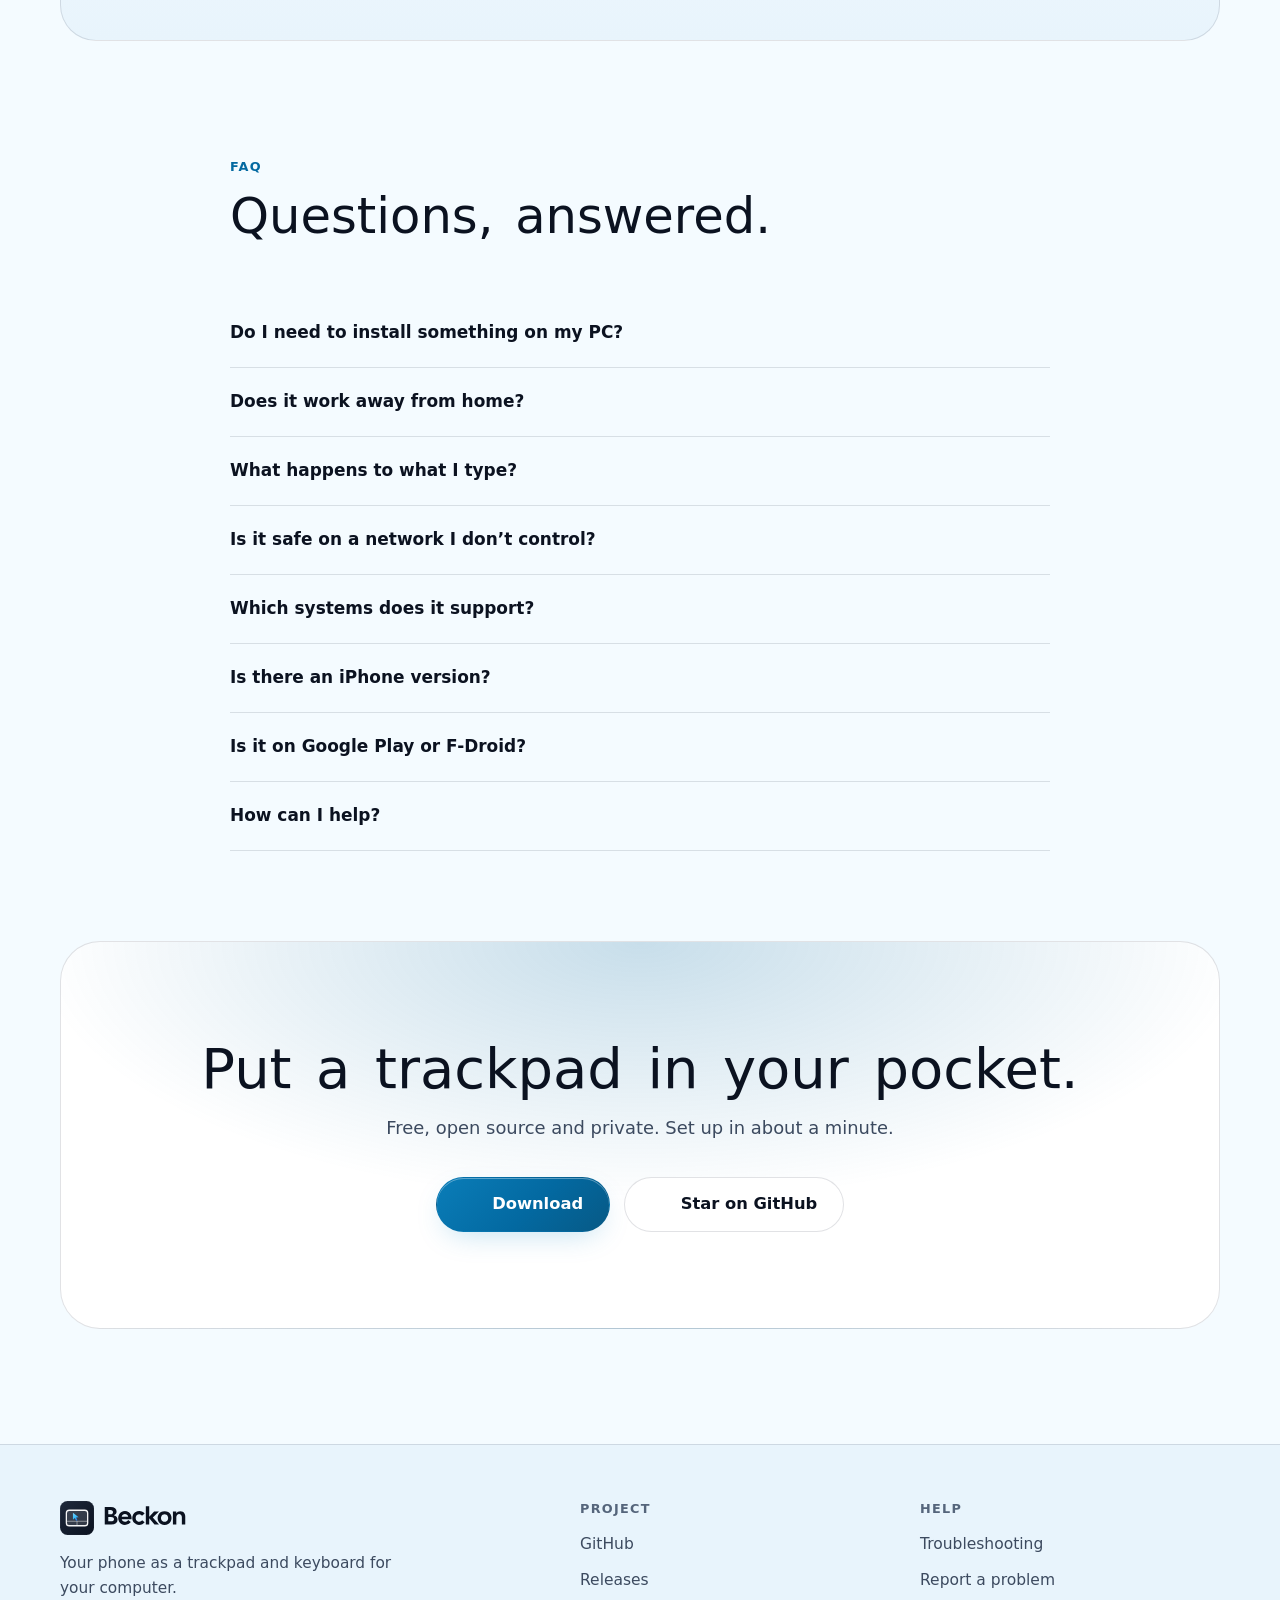
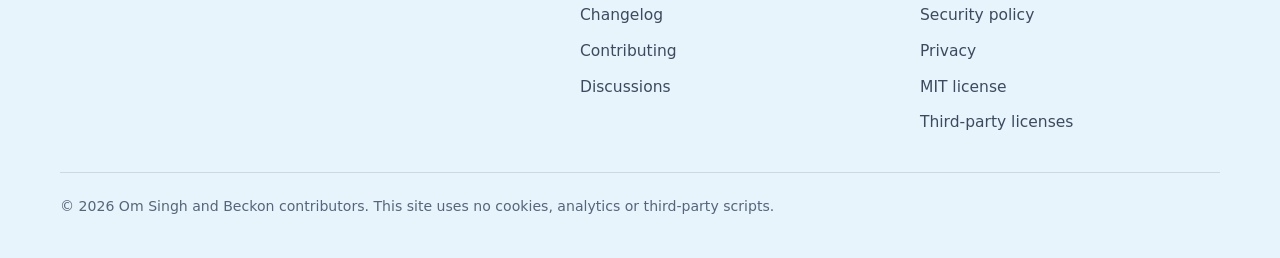
==== commit ff93ea1e: "docs(website): download the latest stable release 2.0.0 is out, so the download buttons go back to "" ====
--- a/website/index.html
+++ b/website/index.html
@@ -399,7 +399,7 @@
         <header class="section-head reveal">
           <p class="kicker">Download</p>
           <h2>Get Beckon.</h2>
-          <p>Two small pieces: the app for your phone and Beckon for your computer. Bluetooth mode needs only the app. This is an alpha: it works, but it is new, so expect rough edges, and please tell us what you find.</p>
+          <p>Two small pieces: the app for your phone and Beckon for your computer. Bluetooth mode needs only the app. It is a new release, so please tell us what you find.</p>
         </header>
 
         <div class="downloads">
@@ -407,35 +407,35 @@
             <span class="badge"><svg class="ic" aria-hidden="true"><use href="assets/img/icons.svg#i-phone"/></svg></span>
             <h3>Android app</h3>
             <p class="dl-meta">Android 9 or later · APK</p>
-            <a class="btn btn-primary" href="https://github.com/omsingh02/beckon/releases/download/v2.0.0-alpha.4/beckon-android.apk"><svg class="ic" aria-hidden="true"><use href="assets/img/icons.svg#i-download"/></svg> Download APK</a>
+            <a class="btn btn-primary" href="https://github.com/omsingh02/beckon/releases/latest/download/beckon-android.apk"><svg class="ic" aria-hidden="true"><use href="assets/img/icons.svg#i-download"/></svg> Download APK</a>
             <p class="dl-note">Allow installs from your browser when Android asks.</p>
           </article>
           <article class="dl reveal" data-os="windows">
             <span class="badge"><svg class="ic" aria-hidden="true"><use href="assets/img/icons.svg#i-monitor"/></svg></span>
             <h3>Windows</h3>
             <p class="dl-meta">Windows 10 and 11 · 64-bit · installer</p>
-            <a class="btn btn-primary" href="https://github.com/omsingh02/beckon/releases/download/v2.0.0-alpha.4/beckon-windows-x86_64-setup.exe"><svg class="ic" aria-hidden="true"><use href="assets/img/icons.svg#i-download"/></svg> Download installer</a>
-            <p class="dl-note">Windows may say it does not know the app yet: <b>More info</b>, then <b>Run anyway</b>. Or <a href="https://github.com/omsingh02/beckon/releases/download/v2.0.0-alpha.4/beckon-windows-x86_64.exe">run it without installing</a>.</p>
+            <a class="btn btn-primary" href="https://github.com/omsingh02/beckon/releases/latest/download/beckon-windows-x86_64-setup.exe"><svg class="ic" aria-hidden="true"><use href="assets/img/icons.svg#i-download"/></svg> Download installer</a>
+            <p class="dl-note">Windows may say it does not know the app yet: <b>More info</b>, then <b>Run anyway</b>. Or <a href="https://github.com/omsingh02/beckon/releases/latest/download/beckon-windows-x86_64.exe">run it without installing</a>.</p>
           </article>
           <article class="dl reveal" data-os="linux">
             <span class="badge"><svg class="ic" aria-hidden="true"><use href="assets/img/icons.svg#i-terminal"/></svg></span>
             <h3>Linux</h3>
             <p class="dl-meta">64-bit · Debian, Ubuntu, Fedora, Arch and more</p>
             <code class="dl-cmd">curl -fsSL https://beckon.omsingh.me/install.sh | sh</code>
-            <a class="btn btn-primary" href="https://github.com/omsingh02/beckon/releases/download/v2.0.0-alpha.4/beckon-linux-x86_64.deb"><svg class="ic" aria-hidden="true"><use href="assets/img/icons.svg#i-download"/></svg> Download .deb</a>
-            <p class="dl-note">Run the command, or download a package: <a href="https://github.com/omsingh02/beckon/releases/download/v2.0.0-alpha.4/beckon-linux-x86_64.rpm">.rpm</a> (Fedora), <a href="https://github.com/omsingh02/beckon/releases/download/v2.0.0-alpha.4/beckon-linux-x86_64.pkg.tar.zst">Arch</a>, <a href="https://github.com/omsingh02/beckon/releases/download/v2.0.0-alpha.4/beckon-linux-x86_64.tar.gz">.tar.gz</a>. It sets up the permission Beckon needs to type.</p>
+            <a class="btn btn-primary" href="https://github.com/omsingh02/beckon/releases/latest/download/beckon-linux-x86_64.deb"><svg class="ic" aria-hidden="true"><use href="assets/img/icons.svg#i-download"/></svg> Download .deb</a>
+            <p class="dl-note">Run the command, or download a package: <a href="https://github.com/omsingh02/beckon/releases/latest/download/beckon-linux-x86_64.rpm">.rpm</a> (Fedora), <a href="https://github.com/omsingh02/beckon/releases/latest/download/beckon-linux-x86_64.pkg.tar.zst">Arch</a>, <a href="https://github.com/omsingh02/beckon/releases/latest/download/beckon-linux-x86_64.tar.gz">.tar.gz</a>. It sets up the permission Beckon needs to type.</p>
           </article>
           <article class="dl reveal" data-os="macos">
             <span class="badge"><svg class="ic" aria-hidden="true"><use href="assets/img/icons.svg#i-laptop"/></svg></span>
             <h3>macOS</h3>
             <p class="dl-meta">macOS 11+ · Apple silicon and Intel · .dmg</p>
-            <a class="btn btn-primary" href="https://github.com/omsingh02/beckon/releases/download/v2.0.0-alpha.4/beckon-macos-universal.dmg"><svg class="ic" aria-hidden="true"><use href="assets/img/icons.svg#i-download"/></svg> Download .dmg</a>
+            <a class="btn btn-primary" href="https://github.com/omsingh02/beckon/releases/latest/download/beckon-macos-universal.dmg"><svg class="ic" aria-hidden="true"><use href="assets/img/icons.svg#i-download"/></svg> Download .dmg</a>
             <p class="dl-note">Not notarized yet, so macOS asks once. <a href="https://github.com/omsingh02/beckon#macos">How to open it</a>.</p>
           </article>
         </div>
 
         <p class="dl-foot reveal">
-          Every file is listed with its SHA-256 in <a href="https://github.com/omsingh02/beckon/releases/download/v2.0.0-alpha.4/SHA256SUMS">SHA256SUMS</a>, and GitHub can prove which build made it (<a href="https://github.com/omsingh02/beckon#checking-a-download">how to check</a>). A server for PCs without a desktop is on the <a href="https://github.com/omsingh02/beckon/releases">releases page</a>.
+          Every file is listed with its SHA-256 in <a href="https://github.com/omsingh02/beckon/releases/latest/download/SHA256SUMS">SHA256SUMS</a>, and GitHub can prove which build made it (<a href="https://github.com/omsingh02/beckon#checking-a-download">how to check</a>). A server for PCs without a desktop is on the <a href="https://github.com/omsingh02/beckon/releases">releases page</a>.
           Prefer to build it yourself? <a href="https://github.com/omsingh02/beckon#building-from-source">Build from source</a> or see <a href="https://github.com/omsingh02/beckon/releases">all releases</a>.
         </p>
       </div>
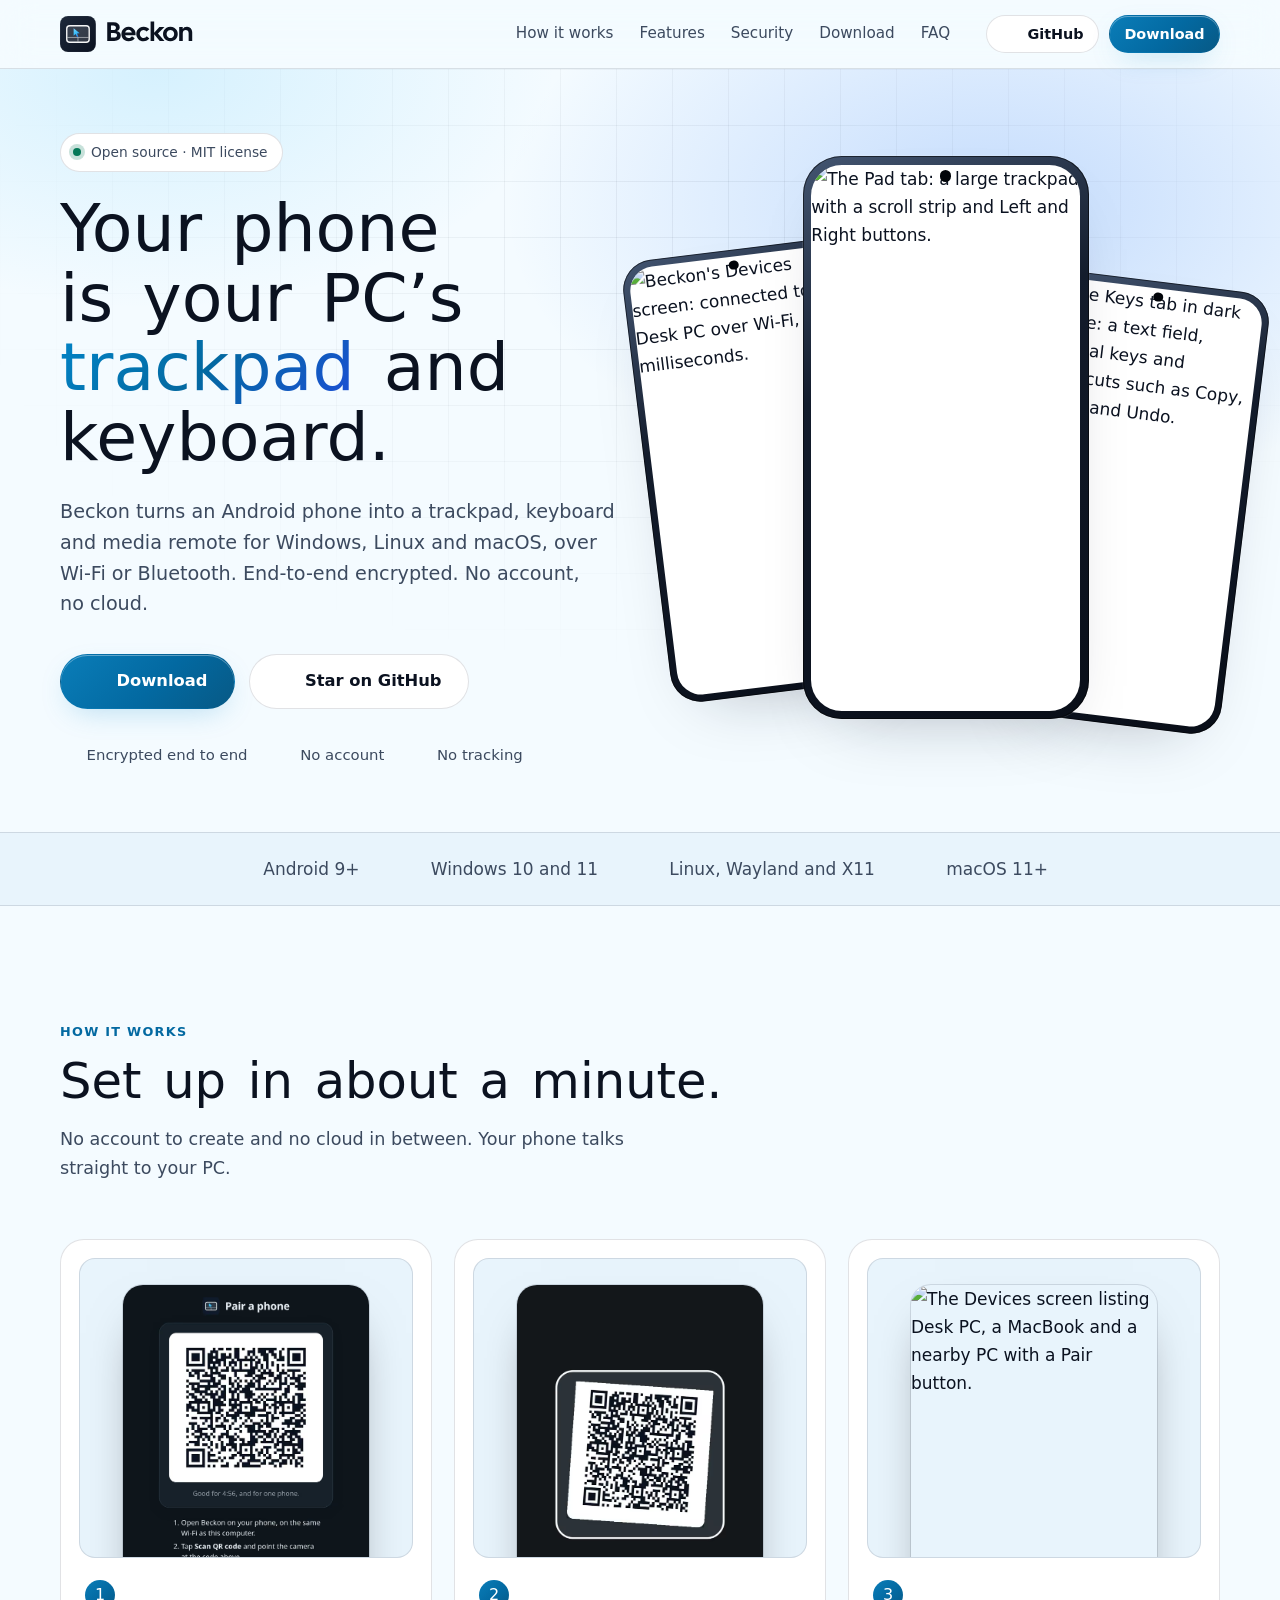
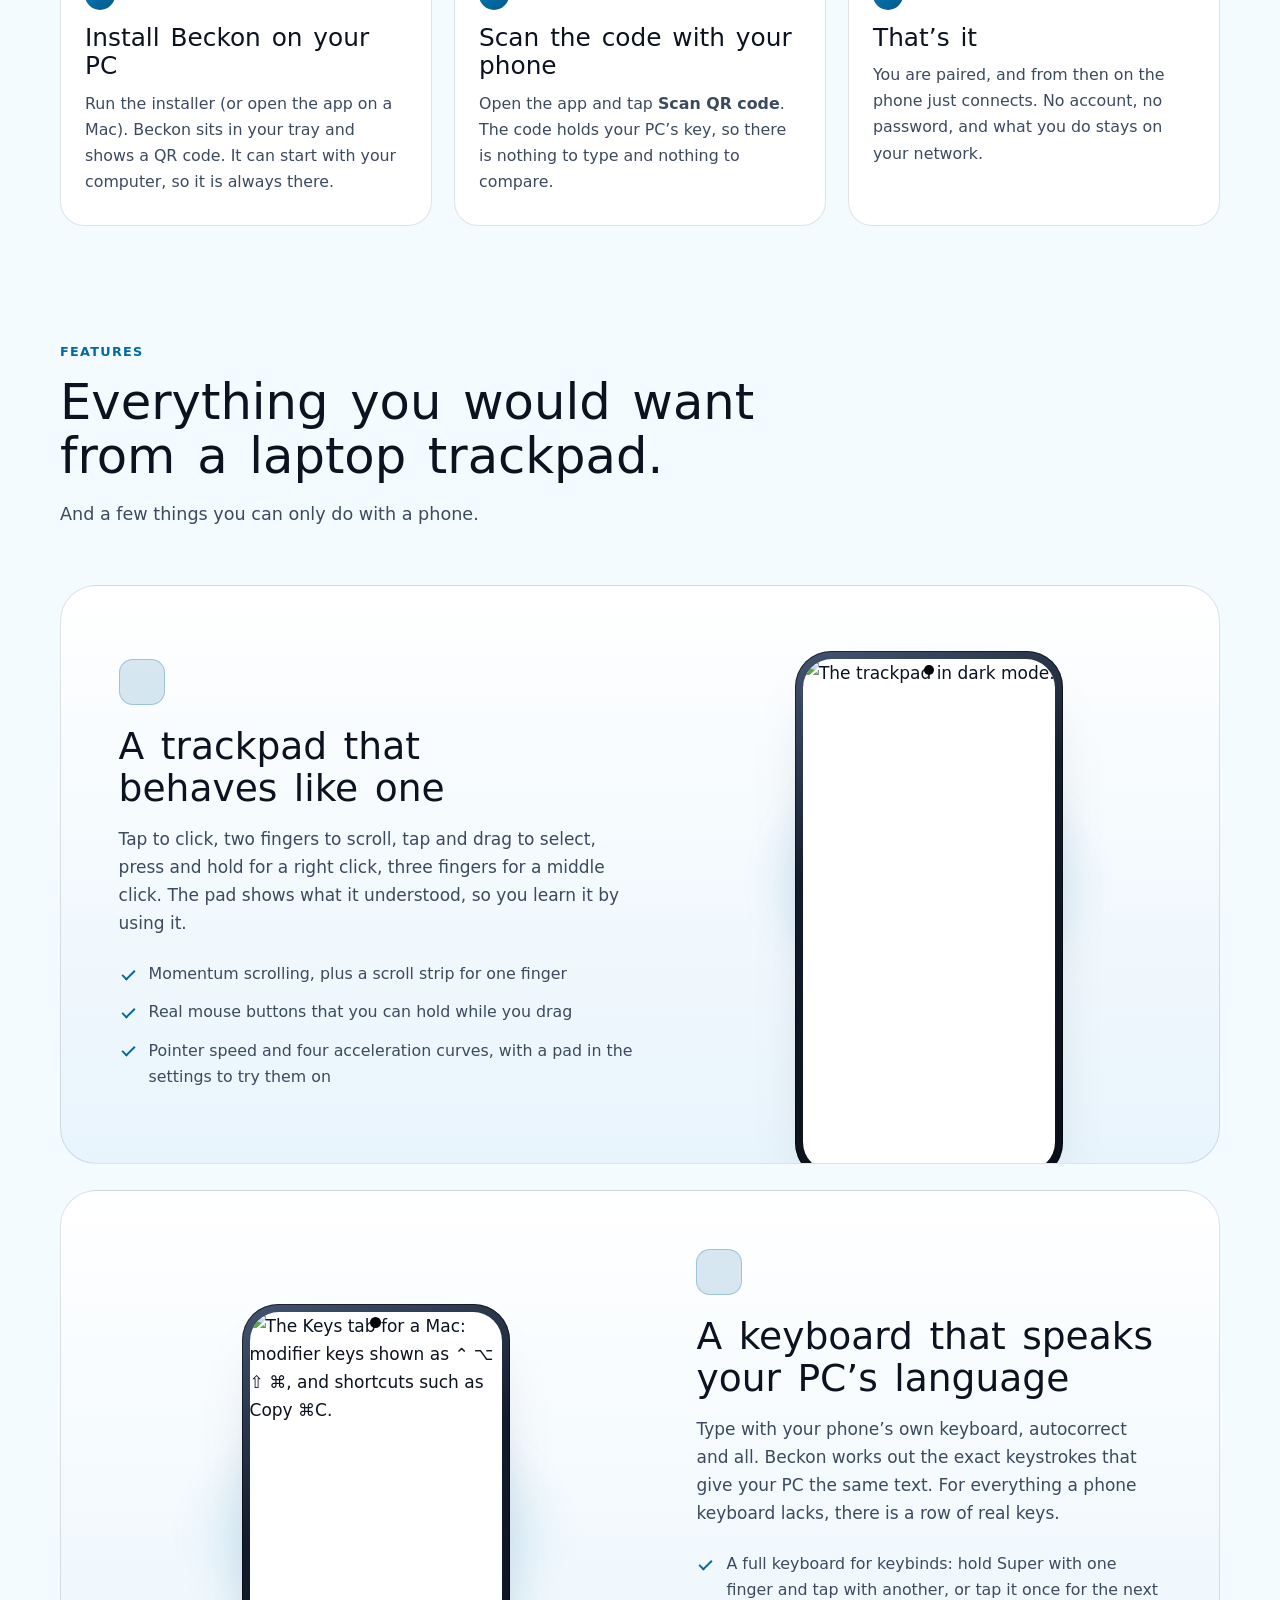
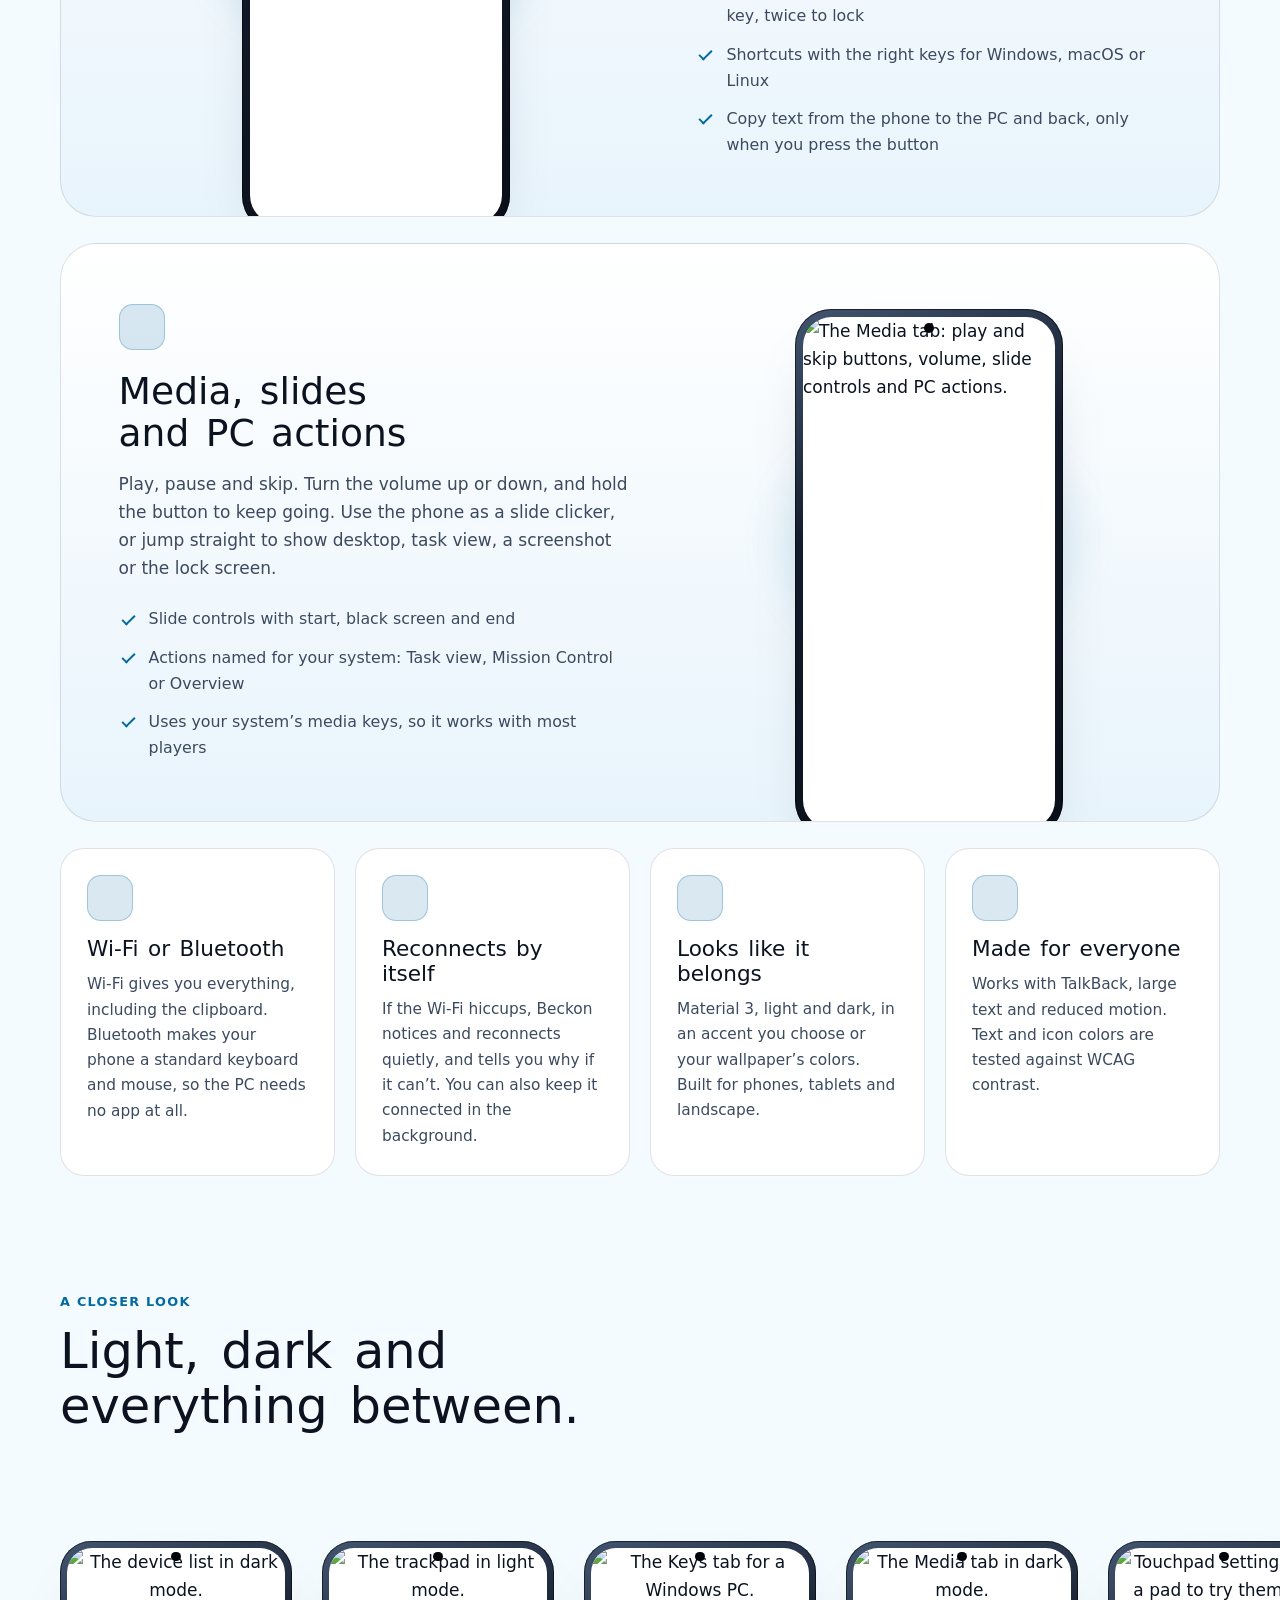
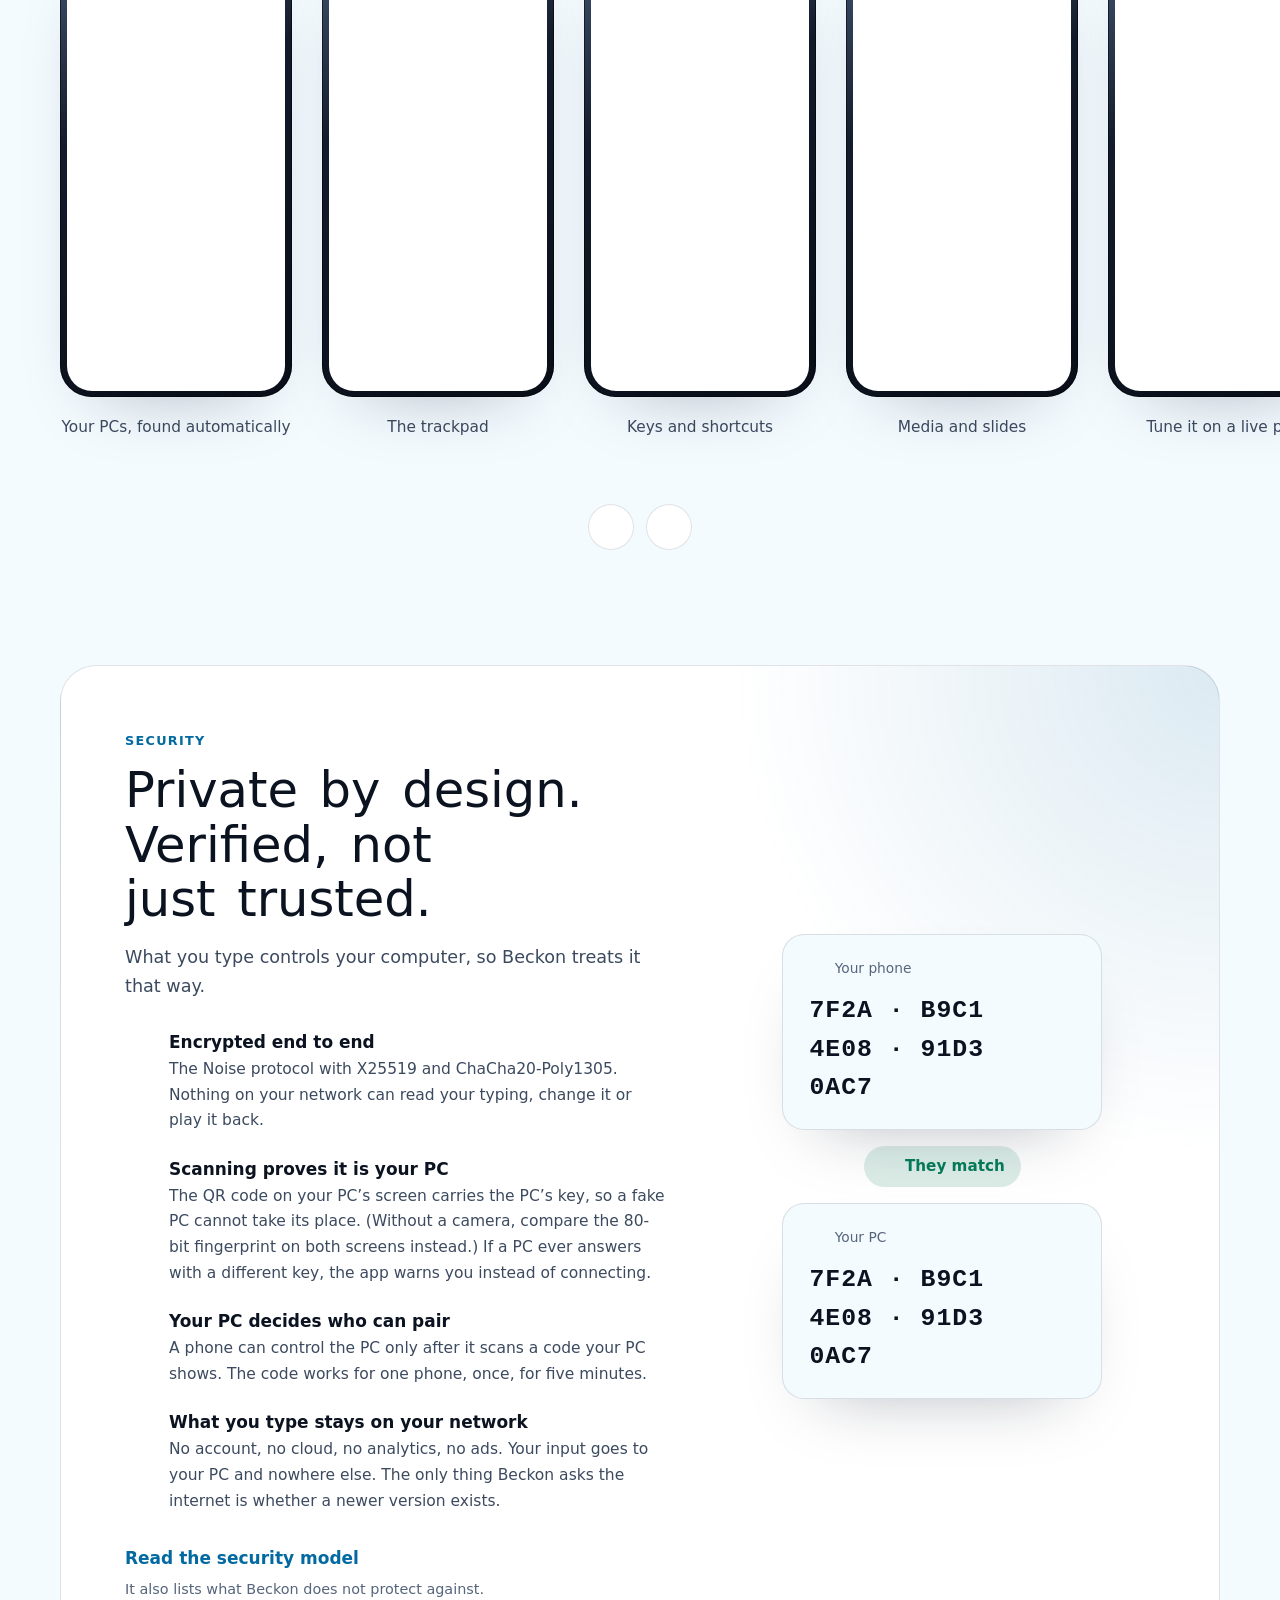
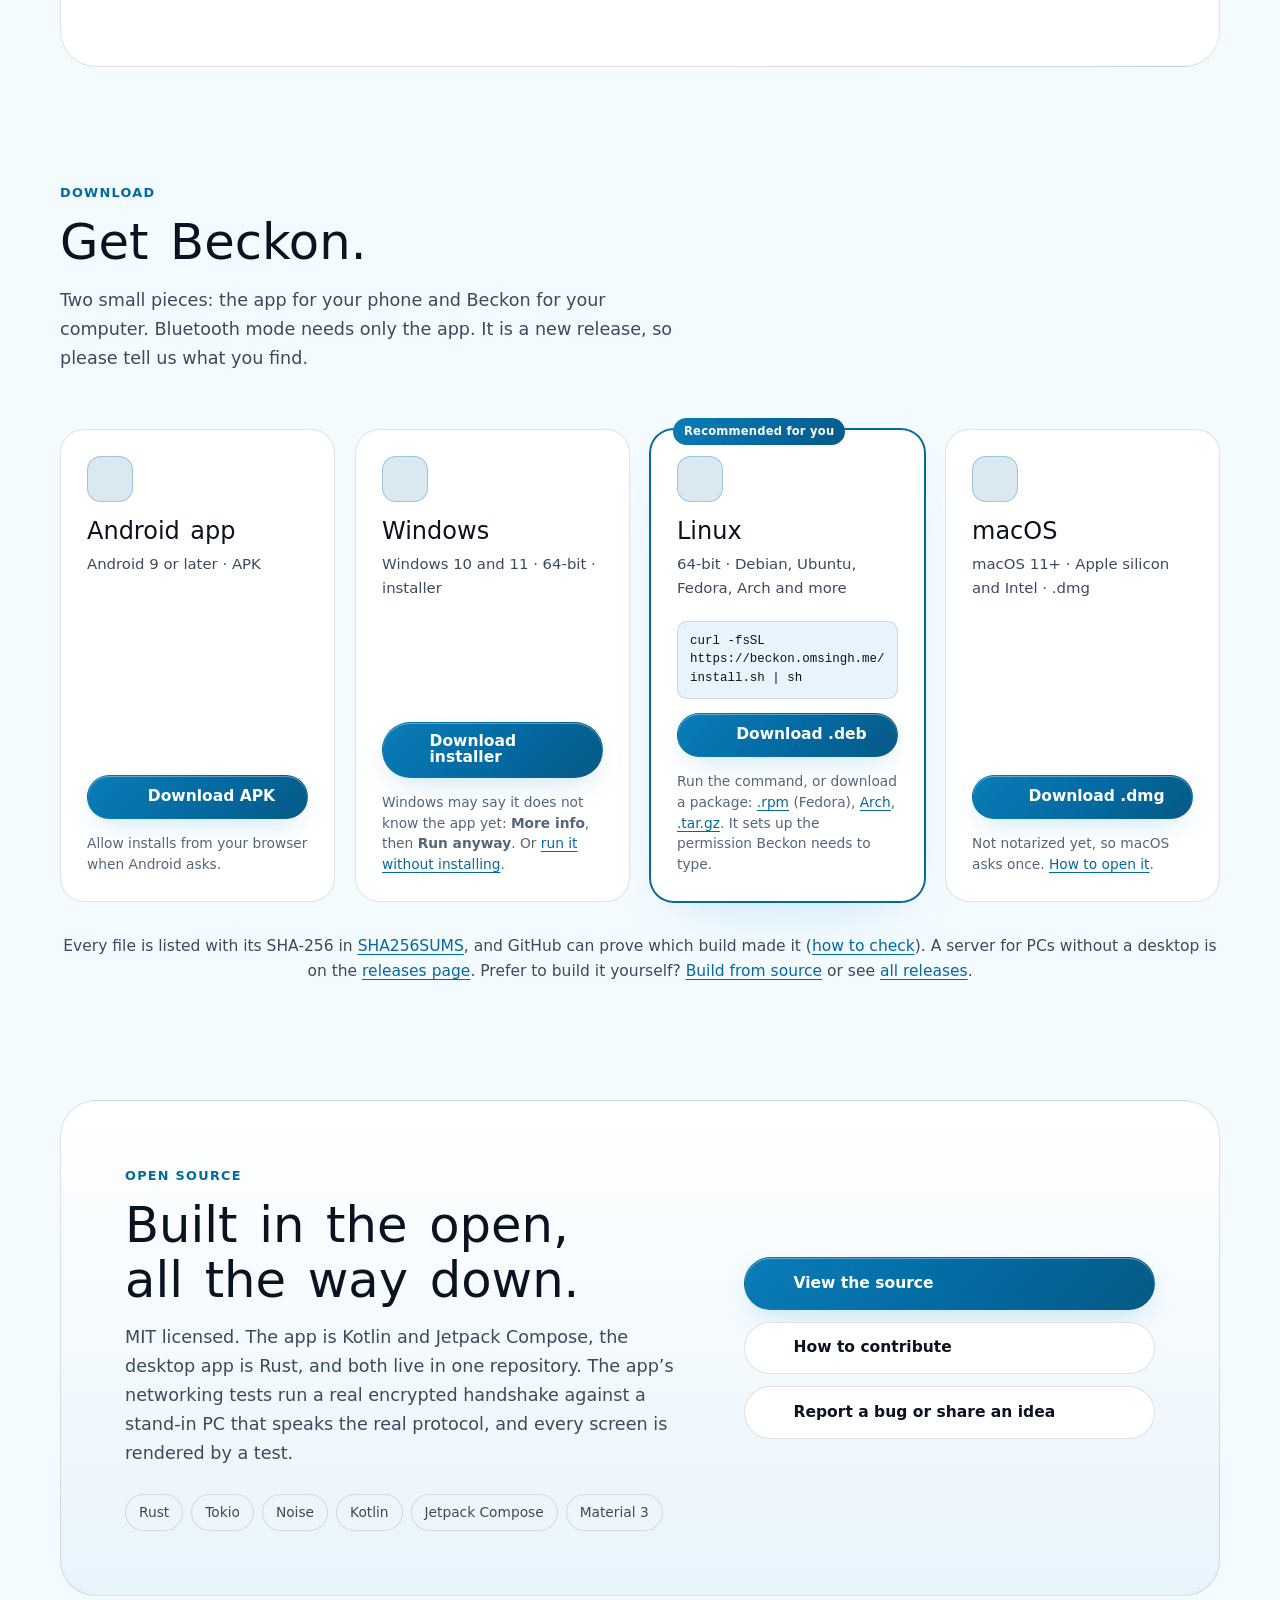
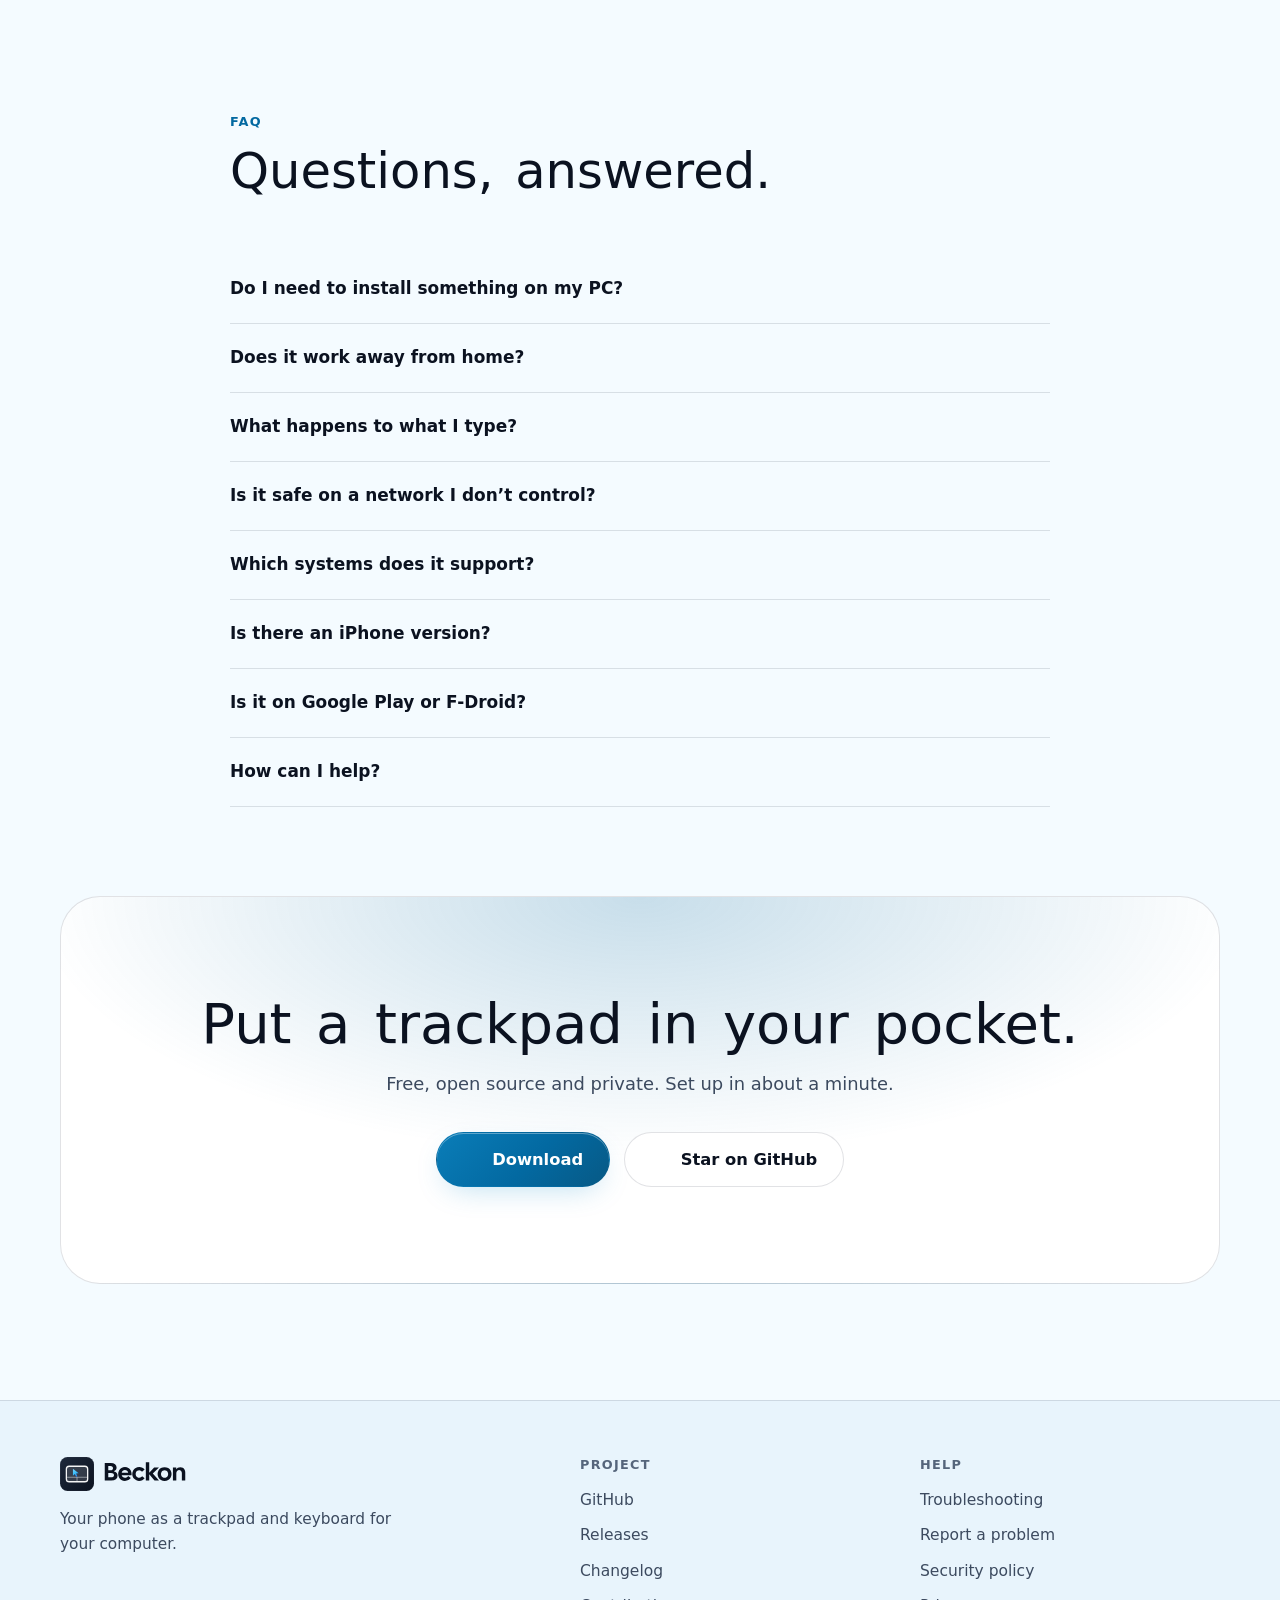
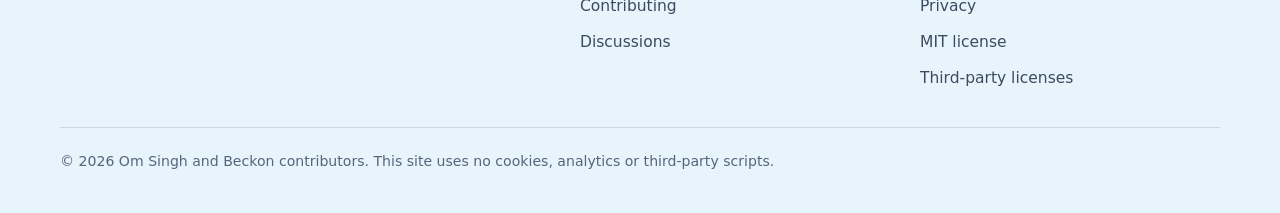
==== commit 97a65994: "docs: remove the "Under Maintenance" notice 2.0.0 is released and the downloads work, so the README " ====
--- a/website/index.html
+++ b/website/index.html
@@ -48,13 +48,6 @@
 </head>
 <body>
   <a class="skip" href="#main">Skip to content</a>
-
-  <aside class="maintenance-banner" role="status" aria-label="Maintenance notice">
-    <div class="wrap banner-content">
-      <span class="banner-badge">Maintenance</span>
-      <span>Beckon is currently undergoing maintenance and release setup. Downloads and pre-built packages will be available shortly.</span>
-    </div>
-  </aside>
 
   <header class="site-header">
     <div class="wrap bar">
--- a/website/assets/site.css
+++ b/website/assets/site.css
@@ -127,51 +127,6 @@
 .btn-large { padding: 1em 1.6em; font-size: 1.02rem; }
 .btn-small { padding: 0.62em 1em; font-size: 0.9rem; }
 
-/* Maintenance Banner */
-.maintenance-banner {
-  background: rgba(245, 158, 11, 0.12);
-  border-bottom: 1px solid rgba(245, 158, 11, 0.28);
-  color: #fbbf24;
-  font-size: 0.92rem;
-  padding: 10px 16px;
-  text-align: center;
-  line-height: 1.45;
-}
-@media (prefers-color-scheme: light) {
-  .maintenance-banner {
-    background: #fef3c7;
-    border-bottom: 1px solid #fde68a;
-    color: #92400e;
-  }
-}
-.banner-content {
-  display: flex;
-  align-items: center;
-  justify-content: center;
-  gap: 12px;
-  flex-wrap: wrap;
-}
-.banner-badge {
-  display: inline-flex;
-  align-items: center;
-  background: rgba(245, 158, 11, 0.22);
-  border: 1px solid rgba(245, 158, 11, 0.45);
-  padding: 2px 10px;
-  border-radius: 999px;
-  font-size: 0.76rem;
-  font-weight: 700;
-  letter-spacing: 0.04em;
-  text-transform: uppercase;
-  flex-shrink: 0;
-}
-@media (prefers-color-scheme: light) {
-  .banner-badge {
-    background: #fde68a;
-    border-color: #f59e0b;
-    color: #78350f;
-  }
-}
-
 /* Header */
 .site-header {
   position: sticky; top: 0; z-index: 50;
